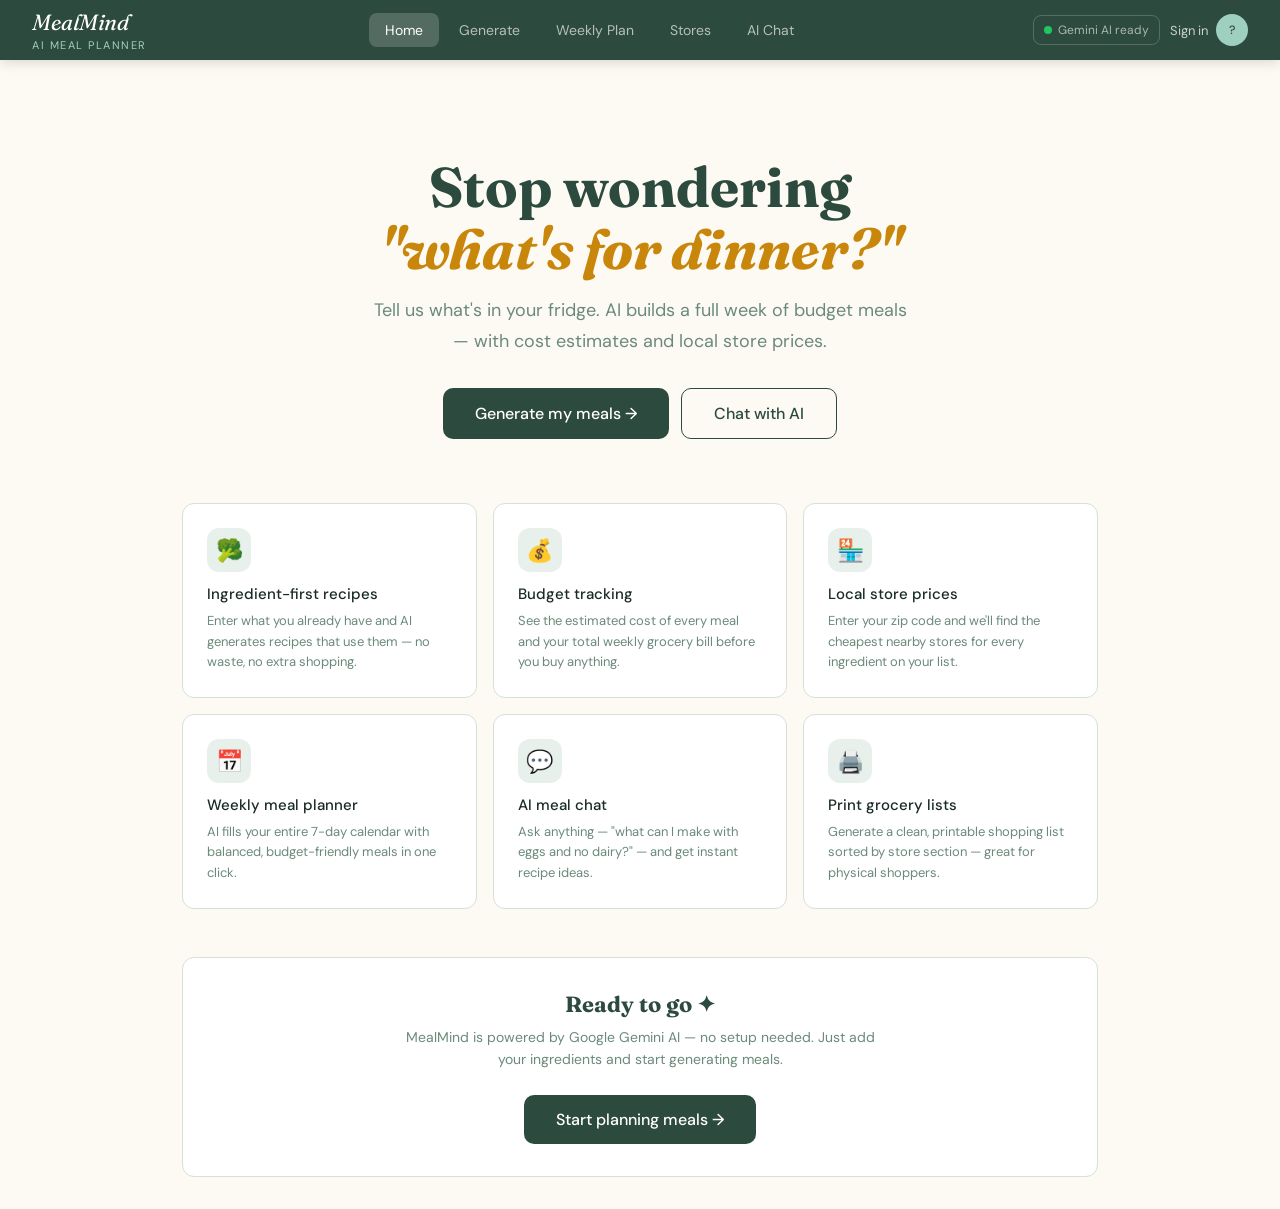
==== index.html @ 181987c5 "fixed up the index and added ai ai can now generate things I think" ====
<!DOCTYPE html>
<html lang="en">
<head>
<meta charset="UTF-8">
<meta name="viewport" content="width=device-width, initial-scale=1.0">
<title>MealMind — AI Meal Planner</title>
<link rel="preconnect" href="https://fonts.googleapis.com">
<link rel="preconnect" href="https://fonts.gstatic.com" crossorigin>
<link href="https://fonts.googleapis.com/css2?family=Fraunces:ital,wght@0,400;0,500;1,400;1,500&family=DM+Sans:wght@400;500&display=swap" rel="stylesheet">
<style>
*{box-sizing:border-box;margin:0;padding:0}
:root{
  --cream:#FDFAF4;--sage:#2D4A3E;--sage-light:#4A7A6A;--sage-pale:#E8F0EC;
  --amber:#C8860A;--amber-light:#FFF3D6;--white:#FFFFFF;
  --text:#1A2B24;--muted:#6B8A7A;--border:#D4E0D8;--red:#c0392b;
  --radius:12px;--font-head:'Fraunces',serif;--font-body:'DM Sans',sans-serif;
}
html{scroll-behavior:smooth}
body{font-family:var(--font-body);background:var(--cream);color:var(--text);min-height:100vh}

/* NAV */
nav{background:var(--sage);padding:0 2rem;display:flex;align-items:center;justify-content:space-between;height:60px;position:sticky;top:0;z-index:100;box-shadow:0 2px 12px rgba(0,0,0,0.15)}
.logo{font-family:var(--font-head);font-size:22px;color:#fff;font-style:italic;letter-spacing:-0.5px;text-decoration:none;display:flex;flex-direction:column;gap:2px}
.logo-sub{font-style:normal;color:#9FCFBF;font-size:11px;font-family:var(--font-body);letter-spacing:1.5px;text-transform:uppercase}
.nav-tabs{display:flex;gap:4px}
.nav-tab{background:none;border:none;color:rgba(255,255,255,0.65);font-family:var(--font-body);font-size:14px;padding:8px 16px;border-radius:8px;cursor:pointer;transition:all 0.2s}
.nav-tab:hover{color:#fff;background:rgba(255,255,255,0.1)}
.nav-tab.active{color:#fff;background:rgba(255,255,255,0.18)}
.nav-right{display:flex;align-items:center;gap:10px}
.api-indicator{display:flex;align-items:center;gap:6px;font-size:12px;color:rgba(255,255,255,0.6);cursor:pointer;padding:6px 10px;border-radius:8px;border:1px solid rgba(255,255,255,0.2);transition:all 0.2s}
.api-indicator:hover{background:rgba(255,255,255,0.1);color:#fff}
.api-dot{width:8px;height:8px;border-radius:50%;background:#ef4444;flex-shrink:0;transition:background 0.3s}
.api-dot.connected{background:#22c55e}
.nav-user{display:flex;align-items:center;gap:8px;color:rgba(255,255,255,0.75);font-size:13px;cursor:pointer}
.avatar{width:32px;height:32px;border-radius:50%;background:#9FCFBF;display:flex;align-items:center;justify-content:center;font-weight:500;font-size:12px;color:var(--sage)}

/* PAGES */
.page{display:none;padding:2rem;max-width:980px;margin:0 auto;animation:fadeIn 0.3s ease}
.page.active{display:block}
@keyframes fadeIn{from{opacity:0;transform:translateY(8px)}to{opacity:1;transform:translateY(0)}}

/* HOME */
.hero{text-align:center;padding:4rem 1rem 2.5rem}
.hero h1{font-family:var(--font-head);font-size:56px;color:var(--sage);line-height:1.1;margin-bottom:0.5rem}
.hero h1 em{color:var(--amber);font-style:italic}
.hero p{color:var(--muted);font-size:18px;max-width:540px;margin:1rem auto 2rem;line-height:1.7}
.feature-grid{display:grid;grid-template-columns:repeat(3,1fr);gap:1rem;margin-top:1.5rem}
.feat-card{background:var(--white);border:1px solid var(--border);border-radius:var(--radius);padding:1.5rem;text-align:left;transition:transform 0.2s,box-shadow 0.2s}
.feat-card:hover{transform:translateY(-2px);box-shadow:0 8px 24px rgba(45,74,62,0.1)}
.feat-icon{width:44px;height:44px;border-radius:12px;background:var(--sage-pale);display:flex;align-items:center;justify-content:center;margin-bottom:0.75rem;font-size:22px}
.feat-card h3{font-size:15px;font-weight:500;color:var(--text);margin-bottom:0.4rem}
.feat-card p{font-size:13px;color:var(--muted);line-height:1.6}
.cta-row{display:flex;gap:12px;justify-content:center;flex-wrap:wrap}
.cta-btn{background:var(--sage);color:#fff;border:none;padding:14px 32px;border-radius:10px;font-family:var(--font-body);font-size:16px;font-weight:500;cursor:pointer;transition:all 0.2s}
.cta-btn:hover{background:var(--sage-light);transform:translateY(-1px)}
.cta-btn.outline{background:none;color:var(--sage);border:1.5px solid var(--sage)}
.cta-btn.outline:hover{background:var(--sage-pale)}

/* CARDS & LAYOUT */
.card{background:var(--white);border:1px solid var(--border);border-radius:var(--radius);padding:1.5rem}
.card-title{font-size:12px;font-weight:500;color:var(--muted);text-transform:uppercase;letter-spacing:1px;margin-bottom:1rem}
.two-col{display:grid;grid-template-columns:1fr 1fr;gap:1.5rem}
.page-title{font-family:var(--font-head);font-size:36px;color:var(--sage);margin-bottom:0.25rem}
.page-sub{color:var(--muted);font-size:15px;margin-bottom:2rem;line-height:1.6}

/* INGREDIENTS */
.tag-input-wrap{display:flex;gap:8px;margin-bottom:0.75rem}
.tag-input-wrap input{flex:1;padding:10px 14px;border:1px solid var(--border);border-radius:8px;font-family:var(--font-body);font-size:14px;background:var(--cream);color:var(--text);outline:none;transition:border-color 0.2s}
.tag-input-wrap input:focus{border-color:var(--sage-light)}
.add-btn{background:var(--sage);color:#fff;border:none;padding:10px 16px;border-radius:8px;font-size:14px;cursor:pointer;font-family:var(--font-body);transition:background 0.2s}
.add-btn:hover{background:var(--sage-light)}
.tags{display:flex;flex-wrap:wrap;gap:6px;min-height:36px}
.tag{background:var(--sage-pale);color:var(--sage);padding:5px 10px;border-radius:20px;font-size:13px;display:flex;align-items:center;gap:5px}
.tag button{background:none;border:none;color:var(--sage-light);cursor:pointer;font-size:16px;line-height:1;padding:0;transition:color 0.2s}
.tag button:hover{color:var(--red)}
.quick-tag{background:none;border:1px solid var(--border);color:var(--muted);padding:4px 10px;border-radius:20px;font-size:12px;cursor:pointer;font-family:var(--font-body);transition:all 0.2s}
.quick-tag:hover{border-color:var(--sage);color:var(--sage);background:var(--sage-pale)}

/* PREFERENCES */
.pref-row{display:flex;align-items:center;justify-content:space-between;padding:10px 0;border-bottom:1px solid var(--border)}
.pref-row:last-child{border-bottom:none}
.pref-label{font-size:14px;color:var(--text)}
select,input[type=text],input[type=number],input[type=password],input[type=email]{padding:8px 12px;border:1px solid var(--border);border-radius:8px;font-family:var(--font-body);font-size:13px;background:var(--cream);color:var(--text);outline:none;transition:border-color 0.2s}
select:focus,input:focus{border-color:var(--sage-light)}

.gen-btn{width:100%;background:var(--sage);color:#fff;border:none;padding:15px;border-radius:10px;font-family:var(--font-head);font-size:20px;font-style:italic;cursor:pointer;margin-top:1.5rem;transition:all 0.2s;letter-spacing:-0.3px}
.gen-btn:hover:not(:disabled){background:var(--sage-light);transform:translateY(-1px)}
.gen-btn:disabled{opacity:0.55;cursor:not-allowed}

/* LOADING */
.loading{text-align:center;padding:3rem;color:var(--muted)}
.spinner{width:36px;height:36px;border:3px solid var(--border);border-top-color:var(--sage);border-radius:50%;animation:spin 0.8s linear infinite;margin:0 auto 1rem}
@keyframes spin{to{transform:rotate(360deg)}}

/* RECIPE CARDS */
.recipe-card{background:var(--white);border:1px solid var(--border);border-radius:var(--radius);padding:1.75rem;margin-bottom:1.25rem;animation:fadeIn 0.4s ease}
.recipe-header{display:flex;align-items:flex-start;justify-content:space-between;margin-bottom:1.25rem;gap:1rem}
.recipe-name{font-family:var(--font-head);font-size:26px;color:var(--sage);line-height:1.2}
.recipe-meta{display:flex;gap:1rem;font-size:13px;color:var(--muted);margin-top:6px;flex-wrap:wrap}
.badge{background:var(--amber-light);color:var(--amber);padding:4px 10px;border-radius:20px;font-size:12px;font-weight:500}
.cost-big{font-family:var(--font-head);font-size:30px;color:var(--text);text-align:right;white-space:nowrap}
.cost-big small{font-size:12px;font-family:var(--font-body);color:var(--muted);display:block;text-align:right}
.two-col-recipe{display:grid;grid-template-columns:1fr 1fr;gap:1.5rem;margin-top:1rem}
.section-label{font-size:11px;font-weight:500;color:var(--muted);text-transform:uppercase;letter-spacing:1px;margin-bottom:0.6rem}
.ingredient-list{list-style:none}
.ingredient-list li{font-size:14px;color:var(--text);padding:6px 0;border-bottom:1px solid var(--border);display:flex;justify-content:space-between;align-items:center;gap:8px}
.ingredient-list li:last-child{border-bottom:none}
.ing-right{text-align:right}
.store-price{color:var(--amber);font-size:12px;font-weight:500}
.store-name{color:var(--muted);font-size:11px}
.steps-list{padding-left:1.2rem}
.steps-list li{font-size:14px;color:var(--text);line-height:1.7;margin-bottom:0.5rem}
.recipe-actions{display:flex;gap:8px;margin-top:1.25rem;padding-top:1.25rem;border-top:1px solid var(--border);flex-wrap:wrap}
.action-btn{border:1px solid var(--border);background:none;padding:9px 16px;border-radius:8px;font-size:13px;font-family:var(--font-body);cursor:pointer;color:var(--text);transition:all 0.2s}
.action-btn:hover{background:var(--sage-pale);border-color:var(--sage-light)}
.action-btn.primary{background:var(--sage);color:#fff;border-color:var(--sage)}
.action-btn.primary:hover{background:var(--sage-light)}

/* WEEK PLANNER */
.plan-summary{display:grid;grid-template-columns:repeat(4,1fr);gap:1rem;margin-bottom:1.5rem}
.sum-card{background:var(--white);border:1px solid var(--border);border-radius:var(--radius);padding:1.25rem;text-align:center}
.sum-num{font-family:var(--font-head);font-size:30px;color:var(--sage);display:block}
.sum-label{font-size:12px;color:var(--muted);margin-top:4px}
.week-grid{display:grid;grid-template-columns:repeat(7,1fr);gap:8px;margin-bottom:1.5rem}
.day-col{background:var(--white);border:1px solid var(--border);border-radius:var(--radius);overflow:hidden;min-height:220px}
.day-head{background:var(--sage);color:#fff;font-size:11px;font-weight:500;text-align:center;padding:10px 4px;text-transform:uppercase;letter-spacing:0.8px}
.day-head.today{background:var(--amber)}
.meal-slot{padding:8px;border-bottom:1px solid var(--border);min-height:58px;cursor:pointer;transition:background 0.2s}
.meal-slot:hover{background:var(--sage-pale)}
.meal-slot:last-of-type{border-bottom:none}
.meal-type{font-size:9px;color:var(--muted);text-transform:uppercase;letter-spacing:0.5px;margin-bottom:3px}
.meal-name-cell{font-size:11px;color:var(--text);line-height:1.4}
.meal-cost-cell{font-size:10px;color:var(--amber);margin-top:2px}
.empty-slot{color:var(--border);font-size:11px}
.add-meal-btn{width:100%;background:none;border:none;padding:8px;font-size:20px;color:var(--border);cursor:pointer;transition:color 0.2s}
.add-meal-btn:hover{color:var(--sage)}
.plan-actions{display:flex;gap:8px;flex-wrap:wrap}

/* STORES */
.zip-row{display:flex;gap:10px;align-items:center;margin-bottom:1.5rem;flex-wrap:wrap}
.zip-btn{background:var(--sage);color:#fff;border:none;padding:10px 20px;border-radius:8px;font-family:var(--font-body);font-size:14px;cursor:pointer;transition:background 0.2s}
.zip-btn:hover{background:var(--sage-light)}
.stores-grid{display:grid;grid-template-columns:repeat(2,1fr);gap:1rem}
.store-card{background:var(--white);border:1px solid var(--border);border-radius:var(--radius);padding:1.25rem;display:flex;gap:1rem;align-items:flex-start;transition:transform 0.2s}
.store-card:hover{transform:translateY(-2px)}
.store-icon{width:48px;height:48px;border-radius:12px;background:var(--sage-pale);display:flex;align-items:center;justify-content:center;font-size:24px;flex-shrink:0}
.store-info h3{font-size:15px;font-weight:500;margin-bottom:4px}
.store-info p{font-size:13px;color:var(--muted);margin-bottom:8px}
.store-tags{display:flex;gap:5px;flex-wrap:wrap}
.store-tag{background:var(--sage-pale);color:var(--sage);font-size:11px;padding:3px 8px;border-radius:10px}
.cheapest-badge{background:var(--amber-light);color:var(--amber);font-size:11px;padding:3px 8px;border-radius:10px;font-weight:500}

/* AI CHAT */
.chat-wrap{background:var(--white);border:1px solid var(--border);border-radius:var(--radius);display:flex;flex-direction:column;height:480px}
.chat-messages{flex:1;overflow-y:auto;padding:1.25rem;display:flex;flex-direction:column;gap:1rem}
.msg{max-width:80%;line-height:1.6;font-size:14px;padding:10px 14px;border-radius:12px}
.msg.user{background:var(--sage);color:#fff;align-self:flex-end;border-radius:12px 12px 4px 12px}
.msg.assistant{background:var(--sage-pale);color:var(--text);align-self:flex-start;border-radius:12px 12px 12px 4px}
.msg.assistant strong{color:var(--sage)}
.chat-input-row{display:flex;gap:8px;padding:1rem;border-top:1px solid var(--border)}
.chat-input-row input{flex:1;padding:10px 14px;border:1px solid var(--border);border-radius:8px;font-family:var(--font-body);font-size:14px;background:var(--cream);color:var(--text);outline:none}
.chat-input-row input:focus{border-color:var(--sage-light)}
.chat-send{background:var(--sage);color:#fff;border:none;padding:10px 18px;border-radius:8px;font-family:var(--font-body);font-size:14px;cursor:pointer;transition:background 0.2s}
.chat-send:hover:not(:disabled){background:var(--sage-light)}
.chat-send:disabled{opacity:0.5;cursor:not-allowed}
.chat-suggestions{display:flex;gap:8px;flex-wrap:wrap;margin-bottom:1.5rem}
.suggestion-btn{background:var(--white);border:1px solid var(--border);padding:8px 14px;border-radius:20px;font-size:13px;font-family:var(--font-body);cursor:pointer;color:var(--sage);transition:all 0.2s}
.suggestion-btn:hover{background:var(--sage-pale);border-color:var(--sage)}

/* API KEY MODAL */
.modal-bg{display:none;position:fixed;inset:0;background:rgba(0,0,0,0.5);z-index:200;align-items:center;justify-content:center;padding:1rem}
.modal-bg.open{display:flex}
.modal{background:var(--white);border-radius:16px;padding:2rem;width:440px;max-width:100%;position:relative}
.modal h2{font-family:var(--font-head);font-size:26px;color:var(--sage);margin-bottom:0.25rem}
.modal p{font-size:14px;color:var(--muted);margin-bottom:1.5rem;line-height:1.6}
.form-row{margin-bottom:1rem}
.form-row label{display:block;font-size:13px;font-weight:500;color:var(--muted);margin-bottom:5px}
.form-row input{width:100%;padding:11px 14px;border:1px solid var(--border);border-radius:8px;font-family:var(--font-body);font-size:14px;background:var(--cream);color:var(--text);outline:none}
.form-row input:focus{border-color:var(--sage-light)}
.modal-btn{width:100%;background:var(--sage);color:#fff;border:none;padding:13px;border-radius:8px;font-family:var(--font-body);font-size:15px;font-weight:500;cursor:pointer;transition:background 0.2s;margin-top:0.5rem}
.modal-btn:hover{background:var(--sage-light)}
.modal-close{position:absolute;top:1rem;right:1rem;background:none;border:none;font-size:24px;color:var(--muted);cursor:pointer;line-height:1;padding:4px}
.api-note{background:var(--amber-light);border:1px solid #f0c97a;border-radius:8px;padding:10px 14px;font-size:12px;color:#7a5200;margin-top:1rem;line-height:1.5}
.api-note a{color:var(--amber);text-decoration:underline}
.error-msg{background:#fee2e2;border:1px solid #fca5a5;border-radius:8px;padding:10px 14px;font-size:13px;color:var(--red);margin-top:1rem;display:none}

/* LOGIN MODAL */
.login-modal{background:var(--white);border-radius:16px;padding:2rem;width:380px;max-width:100%;position:relative}

/* PRINT */
@media print{
  nav,.plan-actions,.chat-suggestions,.recipe-actions,.gen-btn,.cta-btn{display:none!important}
  .page{display:block!important;padding:0}
  .page:not(.active){display:none!important}
  body{background:#fff}
}

/* RESPONSIVE */
@media(max-width:700px){
  nav{padding:0 1rem}
  .nav-tabs{display:none}
  .feature-grid{grid-template-columns:1fr 1fr}
  .two-col,.two-col-recipe{grid-template-columns:1fr}
  .week-grid{grid-template-columns:repeat(4,1fr)}
  .plan-summary{grid-template-columns:repeat(2,1fr)}
  .stores-grid{grid-template-columns:1fr}
  .hero h1{font-size:36px}
  .page{padding:1rem}
}
@media(max-width:480px){
  .feature-grid{grid-template-columns:1fr}
  .week-grid{grid-template-columns:repeat(2,1fr)}
}
</style>
</head>
<body>

<!-- NAV -->
<nav>
  <a href="#" class="logo" onclick="showPage('home');return false">MealMind <span class="logo-sub">AI Meal Planner</span></a>
  <div class="nav-tabs">
    <button class="nav-tab active" onclick="showPage('home')">Home</button>
    <button class="nav-tab" onclick="showPage('generate')">Generate</button>
    <button class="nav-tab" onclick="showPage('planner')">Weekly Plan</button>
    <button class="nav-tab" onclick="showPage('stores')">Stores</button>
    <button class="nav-tab" onclick="showPage('chat')">AI Chat</button>
  </div>
  <div class="nav-right">
    <div class="api-indicator" title="Gemini AI is connected">
      <div class="api-dot" id="api-dot"></div>
      <span id="api-status-text">No API key</span>
    </div>
    <div class="nav-user" onclick="openLoginModal()">
      <span id="user-label">Sign in</span>
      <div class="avatar" id="avatar-circle">?</div>
    </div>
  </div>
</nav>

<!-- HOME PAGE -->
<div class="page active" id="page-home">
  <div class="hero">
    <h1>Stop wondering<br><em>"what's for dinner?"</em></h1>
    <p>Tell us what's in your fridge. AI builds a full week of budget meals — with cost estimates and local store prices.</p>
    <div class="cta-row">
      <button class="cta-btn" onclick="showPage('generate')">Generate my meals →</button>
      <button class="cta-btn outline" onclick="showPage('chat')">Chat with AI</button>
    </div>
  </div>
  <div class="feature-grid">
    <div class="feat-card">
      <div class="feat-icon">🥦</div>
      <h3>Ingredient-first recipes</h3>
      <p>Enter what you already have and AI generates recipes that use them — no waste, no extra shopping.</p>
    </div>
    <div class="feat-card">
      <div class="feat-icon">💰</div>
      <h3>Budget tracking</h3>
      <p>See the estimated cost of every meal and your total weekly grocery bill before you buy anything.</p>
    </div>
    <div class="feat-card">
      <div class="feat-icon">🏪</div>
      <h3>Local store prices</h3>
      <p>Enter your zip code and we'll find the cheapest nearby stores for every ingredient on your list.</p>
    </div>
    <div class="feat-card">
      <div class="feat-icon">📅</div>
      <h3>Weekly meal planner</h3>
      <p>AI fills your entire 7-day calendar with balanced, budget-friendly meals in one click.</p>
    </div>
    <div class="feat-card">
      <div class="feat-icon">💬</div>
      <h3>AI meal chat</h3>
      <p>Ask anything — "what can I make with eggs and no dairy?" — and get instant recipe ideas.</p>
    </div>
    <div class="feat-card">
      <div class="feat-icon">🖨️</div>
      <h3>Print grocery lists</h3>
      <p>Generate a clean, printable shopping list sorted by store section — great for physical shoppers.</p>
    </div>
  </div>
  <div style="text-align:center;margin-top:3rem;padding:2rem;background:var(--white);border-radius:var(--radius);border:1px solid var(--border)">
    <h2 style="font-family:var(--font-head);font-size:22px;color:var(--sage);margin-bottom:0.5rem">Ready to go ✦</h2>
    <p style="color:var(--muted);font-size:14px;max-width:480px;margin:0 auto 1.5rem;line-height:1.6">MealMind is powered by Google Gemini AI — no setup needed. Just add your ingredients and start generating meals.</p>
    <button class="cta-btn" onclick="showPage('generate')">Start planning meals →</button>
  </div>
</div>

<!-- GENERATE PAGE -->
<div class="page" id="page-generate">
  <h1 class="page-title">Generate a recipe</h1>
  <p class="page-sub">Add ingredients you have on hand, set your preferences, and let AI cook up ideas.</p>
  <div class="two-col">
    <div class="card">
      <div class="card-title">Ingredients I have</div>
      <div class="tag-input-wrap">
        <input type="text" id="ing-input" placeholder="e.g. chicken, rice, broccoli..." onkeydown="if(event.key==='Enter')addIngredient()">
        <button class="add-btn" onclick="addIngredient()">Add</button>
      </div>
      <div class="tags" id="ing-tags"></div>
      <div style="margin-top:1rem;padding-top:1rem;border-top:1px solid var(--border)">
        <div style="font-size:11px;color:var(--muted);margin-bottom:8px;text-transform:uppercase;letter-spacing:0.8px">Quick add</div>
        <div style="display:flex;flex-wrap:wrap;gap:6px" id="quick-tags"></div>
      </div>
    </div>
    <div class="card">
      <div class="card-title">Preferences</div>
      <div class="pref-row"><span class="pref-label">Meal type</span><select id="meal-type"><option>Any</option><option>Breakfast</option><option>Lunch</option><option>Dinner</option><option>Snack</option></select></div>
      <div class="pref-row"><span class="pref-label">Dietary restriction</span><select id="diet"><option>None</option><option>Vegetarian</option><option>Vegan</option><option>Gluten-free</option><option>Dairy-free</option><option>Keto</option></select></div>
      <div class="pref-row"><span class="pref-label">Cook time</span><select id="cook-time"><option>Any</option><option>Under 15 min</option><option>Under 30 min</option><option>Under 1 hour</option></select></div>
      <div class="pref-row"><span class="pref-label">Budget per meal</span><select id="budget"><option>Any</option><option>Under $3</option><option>Under $5</option><option>Under $8</option><option>Under $12</option></select></div>
      <div class="pref-row"><span class="pref-label">Servings</span><input type="number" id="servings" value="2" min="1" max="8" style="width:60px"></div>
      <div class="pref-row"><span class="pref-label">Zip code</span><input type="text" id="gen-zip" placeholder="e.g. 83440" style="width:110px" maxlength="5"></div>
    </div>
  </div>
  <button class="gen-btn" id="gen-btn" onclick="generateRecipe()">✦ Generate recipe ideas</button>
  <div id="results-area" style="margin-top:1.5rem"></div>
</div>

<!-- PLANNER PAGE -->
<div class="page" id="page-planner">
  <h1 class="page-title">Weekly meal plan</h1>
  <p class="page-sub">Your planned meals for the week. Click a slot to edit, or let AI fill the whole week.</p>
  <div class="plan-summary">
    <div class="sum-card"><span class="sum-num" id="total-cost">$0</span><div class="sum-label">Est. weekly cost</div></div>
    <div class="sum-card"><span class="sum-num" id="total-meals">0</span><div class="sum-label">Meals planned</div></div>
    <div class="sum-card"><span class="sum-num" id="avg-cost">$0</span><div class="sum-label">Avg. per meal</div></div>
    <div class="sum-card"><span class="sum-num" id="savings">$0</span><div class="sum-label">Est. savings vs eating out</div></div>
  </div>
  <div class="week-grid" id="week-grid"></div>
  <div class="plan-actions">
    <button class="action-btn primary" id="fill-week-btn" onclick="generateWeekPlan()">✦ AI fill my week</button>
    <button class="action-btn" onclick="printGroceryList()">🖨 Print grocery list</button>
    <button class="action-btn" onclick="clearPlan()">✕ Clear plan</button>
  </div>
  <div id="grocery-print-area" style="display:none"></div>
</div>

<!-- STORES PAGE -->
<div class="page" id="page-stores">
  <h1 class="page-title">Find nearby stores</h1>
  <p class="page-sub">Enter your zip code to find the cheapest grocery stores in your area with AI-estimated prices.</p>
  <div class="zip-row">
    <input type="text" id="zip-input" placeholder="Enter zip code" maxlength="5" style="width:160px;font-size:15px;letter-spacing:1px">
    <button class="zip-btn" onclick="findStores()">Search stores</button>
  </div>
  <div id="stores-result"></div>
</div>

<!-- AI CHAT PAGE -->
<div class="page" id="page-chat">
  <h1 class="page-title">AI meal assistant</h1>
  <p class="page-sub">Ask anything about recipes, nutrition, meal planning, or ingredient substitutions.</p>
  <div class="chat-suggestions">
    <button class="suggestion-btn" onclick="sendSuggestion('What can I make with eggs, cheese, and spinach?')">🥚 Eggs, cheese & spinach ideas</button>
    <button class="suggestion-btn" onclick="sendSuggestion('Give me a 3-day meal plan under $20 total')">💵 3-day plan under $20</button>
    <button class="suggestion-btn" onclick="sendSuggestion('What are the healthiest cheap foods for college students?')">🥗 Healthiest cheap foods</button>
    <button class="suggestion-btn" onclick="sendSuggestion('How do I meal prep for a whole week in under 2 hours?')">⏱ Quick meal prep tips</button>
  </div>
  <div class="chat-wrap">
    <div class="chat-messages" id="chat-messages">
      <div class="msg assistant">Hi! I'm your AI meal assistant. Ask me anything — recipes from your ingredients, budget tips, nutrition info, or how to make the most of whatever's in your fridge. 🍳</div>
    </div>
    <div class="chat-input-row">
      <input type="text" id="chat-input" placeholder="Ask me anything about meals, recipes, or nutrition..." onkeydown="if(event.key==='Enter')sendChat()">
      <button class="chat-send" id="chat-send" onclick="sendChat()">Send</button>
    </div>
  </div>
</div>

<!-- API modal removed: Gemini key is hardcoded -->

<!-- LOGIN MODAL -->
<div class="modal-bg" id="login-modal" onclick="if(event.target===this)closeLoginModal()">
  <div class="login-modal modal">
    <button class="modal-close" onclick="closeLoginModal()">×</button>
    <h2>Welcome back</h2>
    <p>Sign in to save your meal plans across sessions. (Demo mode — data is saved locally.)</p>
    <div class="form-row"><label>Name</label><input type="text" id="login-name" placeholder="Your name"></div>
    <div class="form-row"><label>Email</label><input type="email" id="login-email" placeholder="you@school.edu"></div>
    <button class="modal-btn" onclick="doLogin()">Sign in / Sign up</button>
  </div>
</div>

<!-- EDIT MEAL MODAL -->
<div class="modal-bg" id="edit-modal" onclick="if(event.target===this)closeEditModal()">
  <div class="modal" style="width:360px">
    <button class="modal-close" onclick="closeEditModal()">×</button>
    <h2 style="font-size:20px" id="edit-modal-title">Edit meal</h2>
    <p style="margin-bottom:1rem" id="edit-modal-sub"></p>
    <div class="form-row"><label>Meal name</label><input type="text" id="edit-meal-name" placeholder="e.g. Chicken stir fry"></div>
    <div class="form-row"><label>Est. cost ($)</label><input type="number" id="edit-meal-cost" placeholder="4.50" step="0.01" min="0"></div>
    <button class="modal-btn" onclick="saveEditMeal()">Save meal</button>
    <button style="width:100%;background:none;border:1px solid var(--border);padding:10px;border-radius:8px;font-family:var(--font-body);font-size:14px;cursor:pointer;color:var(--muted);margin-top:8px" onclick="clearMealSlot()">Remove meal</button>
  </div>
</div>

<script>
// ─── STATE ───────────────────────────────────────────────────────────────────
let ingredients = [];
let mealPlan = {};
let chatHistory = [];
let loggedIn = false;
let editTarget = null;

const DAYS = ['Mon','Tue','Wed','Thu','Fri','Sat','Sun'];
const SLOTS = ['Breakfast','Lunch','Dinner'];
const QUICK = ['eggs','pasta','rice','chicken','onion','garlic','tomatoes','cheese','milk','bread','potatoes','carrots','beans','spinach','ground beef'];

// ─── GEMINI API ──────────────────────────────────────────────────────────────
const GEMINI_KEY = 'AIzaSyBpPR5CL3koY_O3axoUEByrThffuOtN08Q';
const GEMINI_URL = `https://generativelanguage.googleapis.com/v1beta/models/gemini-1.5-flash:generateContent?key=${GEMINI_KEY}`;

function updateApiStatus(){
  document.getElementById('api-dot').classList.add('connected');
  document.getElementById('api-status-text').textContent='Gemini AI ready';
}

function requireApiKey(){ return true; }

// callClaude is kept as the name so no other code needs changing
async function callClaude(messages, system='', maxTokens=1500){
  // Convert Anthropic message format → Gemini format
  const contents = messages.map(m=>({
    role: m.role === 'assistant' ? 'model' : 'user',
    parts:[{text: m.content}]
  }));
  // Prepend system prompt as first user turn if present
  if(system){
    contents.unshift({role:'user',parts:[{text:system}]},{role:'model',parts:[{text:'Understood.'}]});
  }
  const res = await fetch(GEMINI_URL,{
    method:'POST',
    headers:{'Content-Type':'application/json'},
    body:JSON.stringify({
      contents,
      generationConfig:{maxOutputTokens:maxTokens,temperature:0.7}
    })
  });
  if(!res.ok){
    const err = await res.json().catch(()=>({error:{message:'Unknown error'}}));
    throw new Error(err.error?.message || 'Gemini API error '+res.status);
  }
  const data = await res.json();
  return data.candidates?.[0]?.content?.parts?.[0]?.text || '';
}

// ─── NAVIGATION ───────────────────────────────────────────────────────────────
function showPage(p){
  document.querySelectorAll('.page').forEach(el=>el.classList.remove('active'));
  document.querySelectorAll('.nav-tab').forEach(el=>el.classList.remove('active'));
  document.getElementById('page-'+p).classList.add('active');
  const map={home:0,generate:1,planner:2,stores:3,chat:4};
  const tabs = document.querySelectorAll('.nav-tab');
  if(map[p]!==undefined) tabs[map[p]].classList.add('active');
}

// ─── MODALS ──────────────────────────────────────────────────────────────────
function openApiModal(){
  const key=getApiKey();
  if(key) document.getElementById('api-key-input').value=key;
  document.getElementById('api-error').style.display='none';
  document.getElementById('api-modal').classList.add('open');
}
function closeApiModal(){ document.getElementById('api-modal').classList.remove('open'); }

function openLoginModal(){ document.getElementById('login-modal').classList.add('open'); }
function closeLoginModal(){ document.getElementById('login-modal').classList.remove('open'); }

function doLogin(){
  const name = document.getElementById('login-name').value.trim() || 'Student';
  loggedIn=true;
  document.getElementById('user-label').textContent=name;
  document.getElementById('avatar-circle').textContent=name[0].toUpperCase();
  closeLoginModal();
}

function openEditModal(day, slot){
  editTarget={day,slot};
  document.getElementById('edit-modal-title').textContent=`${slot} — ${day}`;
  document.getElementById('edit-modal-sub').textContent='';
  const existing = mealPlan[day]&&mealPlan[day][slot];
  document.getElementById('edit-meal-name').value = existing?existing.name:'';
  document.getElementById('edit-meal-cost').value = existing?existing.cost:'';
  document.getElementById('edit-modal').classList.add('open');
}
function closeEditModal(){ document.getElementById('edit-modal').classList.remove('open'); editTarget=null; }

function saveEditMeal(){
  if(!editTarget) return;
  const name = document.getElementById('edit-meal-name').value.trim();
  const cost = parseFloat(document.getElementById('edit-meal-cost').value)||0;
  if(!name){ alert('Please enter a meal name'); return; }
  const {day,slot} = editTarget;
  if(!mealPlan[day]) mealPlan[day]={};
  mealPlan[day][slot]={name,cost};
  savePlan();
  renderWeekGrid();
  updateSummary();
  closeEditModal();
}

function clearMealSlot(){
  if(!editTarget) return;
  const {day,slot}=editTarget;
  if(mealPlan[day]) delete mealPlan[day][slot];
  savePlan();
  renderWeekGrid();
  updateSummary();
  closeEditModal();
}

// ─── INGREDIENTS ─────────────────────────────────────────────────────────────
function initQuickTags(){
  const el = document.getElementById('quick-tags');
  QUICK.forEach(i=>{
    const b=document.createElement('button');
    b.className='quick-tag'; b.textContent=i;
    b.onclick=()=>{ if(!ingredients.includes(i)){ ingredients.push(i); renderTags(); } };
    el.appendChild(b);
  });
}

function addIngredient(){
  const inp=document.getElementById('ing-input');
  const val=inp.value.trim().toLowerCase();
  if(val && !ingredients.includes(val)){ ingredients.push(val); renderTags(); }
  inp.value='';inp.focus();
}

function removeIngredient(i){ ingredients.splice(i,1); renderTags(); }

function renderTags(){
  document.getElementById('ing-tags').innerHTML=ingredients.map((t,i)=>
    `<span class="tag">${t}<button onclick="removeIngredient(${i})" title="Remove">×</button></span>`
  ).join('');
}

// ─── GENERATE RECIPES ────────────────────────────────────────────────────────
async function generateRecipe(){
  if(!requireApiKey()) return;
  if(ingredients.length===0){ alert('Please add at least one ingredient!'); return; }
  const btn=document.getElementById('gen-btn');
  btn.disabled=true; btn.textContent='Generating...';
  document.getElementById('results-area').innerHTML='<div class="loading"><div class="spinner"></div><p>AI is crafting your recipes...</p></div>';

  const diet=document.getElementById('diet').value;
  const mtype=document.getElementById('meal-type').value;
  const time=document.getElementById('cook-time').value;
  const budget=document.getElementById('budget').value;
  const servings=document.getElementById('servings').value;
  const zip=document.getElementById('gen-zip').value||'83440';

  const prompt=`Generate 2 creative, budget-friendly recipes using these ingredients: ${ingredients.join(', ')}.
Preferences: meal type=${mtype}, dietary=${diet}, cook time=${time}, budget=${budget}, servings=${servings}, zip=${zip}.

Return ONLY a JSON array of 2 objects, no markdown fences:
[{
  "name": string,
  "cookTime": string,
  "servings": number,
  "costPerServing": number,
  "totalCost": number,
  "ingredients": [{"name":string,"amount":string,"estimatedPrice":number,"cheapestStore":string}],
  "steps": [string],
  "tags": [string],
  "mealType": string
}]
Keep costs realistic and low for US college students. Use realistic local store names (Walmart, Kroger, Aldi, Target, Costco) for cheapestStore.`;

  try{
    const text = await callClaude([{role:'user',content:prompt}]);
    const clean=text.replace(/```json|```/g,'').trim();
    const recipes=JSON.parse(clean);
    renderRecipes(recipes);
  }catch(e){
    document.getElementById('results-area').innerHTML=`<div class="card"><p style="color:var(--red)"><strong>Error:</strong> ${e.message}. Make sure your API key is valid and you have credits.</p></div>`;
  }
  btn.disabled=false; btn.textContent='✦ Generate recipe ideas';
}

function renderRecipes(recipes){
  window._lastRecipes=recipes;
  document.getElementById('results-area').innerHTML=recipes.map((r,ri)=>`
  <div class="recipe-card">
    <div class="recipe-header">
      <div>
        <div class="recipe-name">${escHtml(r.name)}</div>
        <div class="recipe-meta">
          <span>⏱ ${escHtml(r.cookTime)}</span>
          <span>👤 ${r.servings} servings</span>
          <span>${escHtml(r.mealType||'')}</span>
        </div>
        <div style="margin-top:8px;display:flex;gap:6px;flex-wrap:wrap">
          ${(r.tags||[]).map(t=>`<span class="badge">${escHtml(t)}</span>`).join('')}
        </div>
      </div>
      <div style="text-align:right;flex-shrink:0">
        <div class="cost-big">$${(+r.totalCost).toFixed(2)}<small>total · $${(+r.costPerServing).toFixed(2)}/serving</small></div>
        <button class="action-btn primary" style="margin-top:8px;font-size:12px" onclick="addToPlan('${escAttr(r.name)}','${(+r.totalCost).toFixed(2)}')">+ Add to plan</button>
      </div>
    </div>
    <div class="two-col-recipe">
      <div>
        <div class="section-label">Ingredients</div>
        <ul class="ingredient-list">
          ${(r.ingredients||[]).map(i=>`<li><span>${escHtml(i.amount)} ${escHtml(i.name)}</span><div class="ing-right"><span class="store-price">$${(+(i.estimatedPrice||0)).toFixed(2)}</span><div class="store-name">${escHtml(i.cheapestStore||'')}</div></div></li>`).join('')}
        </ul>
      </div>
      <div>
        <div class="section-label">Instructions</div>
        <ol class="steps-list">${(r.steps||[]).map(s=>`<li>${escHtml(s)}</li>`).join('')}</ol>
      </div>
    </div>
    <div class="recipe-actions">
      <button class="action-btn primary" onclick="addToPlan('${escAttr(r.name)}','${(+r.totalCost).toFixed(2)}')">📅 Add to plan</button>
      <button class="action-btn" onclick="printRecipe(${ri})">🖨 Print</button>
    </div>
  </div>`).join('');
}

function addToPlan(name, cost){
  const day=DAYS[Math.floor(Math.random()*7)];
  const slot=SLOTS[Math.floor(Math.random()*3)];
  if(!mealPlan[day]) mealPlan[day]={};
  mealPlan[day][slot]={name,cost:parseFloat(cost)||0};
  savePlan(); renderWeekGrid(); updateSummary();
  showPage('planner');
}

// ─── WEEK PLANNER ─────────────────────────────────────────────────────────────
function buildWeekGrid(){
  const today=new Date().getDay();
  const todayMap={1:'Mon',2:'Tue',3:'Wed',4:'Thu',5:'Fri',6:'Sat',0:'Sun'};
  document.getElementById('week-grid').innerHTML=DAYS.map(d=>`
  <div class="day-col">
    <div class="day-head${todayMap[today]===d?' today':''}">${d}</div>
    ${SLOTS.map(s=>`
    <div class="meal-slot" onclick="openEditModal('${d}','${s}')" id="slot-${d}-${s}">
      <div class="meal-type">${s}</div>
      <div class="meal-name-cell empty-slot" id="meal-${d}-${s}">+ add</div>
    </div>`).join('')}
  </div>`).join('');
}

function renderWeekGrid(){
  DAYS.forEach(d=>{
    SLOTS.forEach(s=>{
      const el=document.getElementById('meal-'+d+'-'+s);
      if(!el) return;
      const m=mealPlan[d]&&mealPlan[d][s];
      if(m){
        el.className='meal-name-cell';
        el.innerHTML=`${escHtml(m.name)}<div class="meal-cost-cell">$${(+m.cost).toFixed(2)}</div>`;
      } else {
        el.className='meal-name-cell empty-slot';
        el.innerHTML='+ add';
      }
    });
  });
}

function updateSummary(){
  let total=0,count=0;
  DAYS.forEach(d=>{ if(mealPlan[d]) SLOTS.forEach(s=>{ if(mealPlan[d][s]){ count++; total+=(+mealPlan[d][s].cost)||0; } }); });
  document.getElementById('total-cost').textContent='$'+total.toFixed(2);
  document.getElementById('total-meals').textContent=count;
  document.getElementById('avg-cost').textContent=count?'$'+(total/count).toFixed(2):'$0';
  document.getElementById('savings').textContent='$'+(Math.max(0,count*8.5-total)).toFixed(2);
}

function savePlan(){ try{ localStorage.setItem('mm_plan',JSON.stringify(mealPlan)); }catch(e){} }
function loadPlan(){ try{ const d=localStorage.getItem('mm_plan'); if(d) mealPlan=JSON.parse(d); }catch(e){} }

function clearPlan(){ if(confirm('Clear your entire week plan?')){ mealPlan={}; savePlan(); renderWeekGrid(); updateSummary(); } }

async function generateWeekPlan(){
  if(!requireApiKey()) return;
  const btn=document.getElementById('fill-week-btn');
  btn.disabled=true; btn.textContent='Generating...';
  try{
    const text=await callClaude([{role:'user',content:`Generate a budget college meal plan for 7 days with breakfast, lunch, and dinner for each day. Return ONLY valid JSON (no markdown):
{"Mon":{"Breakfast":{"name":"...","cost":2.50},"Lunch":{"name":"...","cost":3.00},"Dinner":{"name":"...","cost":4.50}},"Tue":{...},...}
All 7 days: Mon, Tue, Wed, Thu, Fri, Sat, Sun. Keep all costs realistic and low (under $5/meal). Use "cost" as a number, not a string.`}],
      '', 1200);
    const clean=text.replace(/```json|```/g,'').trim();
    const plan=JSON.parse(clean);
    mealPlan=plan;
    savePlan(); renderWeekGrid(); updateSummary();
  }catch(e){
    alert('Could not generate plan: '+e.message);
  }
  btn.disabled=false; btn.textContent='✦ AI fill my week';
}

function printGroceryList(){
  const items=[];
  DAYS.forEach(d=>{ if(mealPlan[d]) SLOTS.forEach(s=>{ if(mealPlan[d][s]) items.push(`${d} ${s}: ${mealPlan[d][s].name} (~$${(+mealPlan[d][s].cost).toFixed(2)})`); }); });
  if(!items.length){ alert('No meals planned yet!'); return; }
  const win=window.open('','_blank');
  win.document.write(`<html><head><title>MealMind Grocery List</title><style>body{font-family:sans-serif;max-width:600px;margin:2rem auto;line-height:1.7}h1{color:#2D4A3E;border-bottom:2px solid #2D4A3E;padding-bottom:0.5rem}li{margin-bottom:4px}@media print{button{display:none}}</style></head>
<body><h1>MealMind — Weekly Grocery List</h1><p>Generated ${new Date().toLocaleDateString()}</p><ul>${items.map(i=>`<li>${i}</li>`).join('')}</ul><button onclick="window.print()" style="margin-top:1rem;padding:10px 20px;background:#2D4A3E;color:#fff;border:none;border-radius:6px;cursor:pointer;font-size:14px">Print</button></body></html>`);
  win.document.close();
}

// ─── STORES ───────────────────────────────────────────────────────────────────
async function findStores(){
  if(!requireApiKey()) return;
  const zip=document.getElementById('zip-input').value.trim();
  if(!zip||zip.length<5){ alert('Enter a valid 5-digit zip code'); return; }
  const el=document.getElementById('stores-result');
  el.innerHTML='<div class="loading"><div class="spinner"></div><p>Finding stores near '+zip+'...</p></div>';
  try{
    const text=await callClaude([{role:'user',content:`For zip code ${zip}, list 4 real nearby grocery stores that college students use. Return ONLY JSON array:
[{"icon":"🛒","name":"Store name","distance":"X.X mi","address":"fake but plausible address","tags":["tag1","tag2"],"cheapest":true/false,"savings":"e.g. Up to 30% cheaper"}]
Mark one as cheapest:true. Tags like "Open 24hr", "Best produce", "Loyalty discounts", "Student deals", "Bulk savings". Use real store chains like Walmart, Aldi, Kroger, Target, Costco, Safeway, etc. appropriate for that region.`}],
      '', 600);
    const clean=text.replace(/```json|```/g,'').trim();
    const stores=JSON.parse(clean);
    el.innerHTML=`<div class="stores-grid">${stores.map(s=>`
    <div class="store-card">
      <div class="store-icon">${s.icon||'🏪'}</div>
      <div class="store-info">
        <h3>${escHtml(s.name)}</h3>
        <p>📍 ${escHtml(s.address||'')} · ${escHtml(s.distance||'')}</p>
        ${s.savings?`<p style="font-size:12px;color:var(--amber);margin-bottom:8px">💰 ${escHtml(s.savings)}</p>`:''}
        <div class="store-tags">
          ${s.cheapest?'<span class="cheapest-badge">💰 Cheapest near you</span>':''}
          ${(s.tags||[]).map(t=>`<span class="store-tag">${escHtml(t)}</span>`).join('')}
        </div>
      </div>
    </div>`).join('')}</div>
    <p style="font-size:12px;color:var(--muted);margin-top:1rem;line-height:1.5">Showing AI-estimated stores near ${zip}. Actual prices and locations may vary — always check store apps for current deals and hours.</p>`;
  }catch(e){
    el.innerHTML=`<div class="card"><p style="color:var(--red)">Error: ${e.message}</p></div>`;
  }
}

// ─── AI CHAT ─────────────────────────────────────────────────────────────────
function sendSuggestion(text){
  document.getElementById('chat-input').value=text;
  sendChat();
}

async function sendChat(){
  if(!requireApiKey()) return;
  const input=document.getElementById('chat-input');
  const msg=input.value.trim();
  if(!msg) return;
  input.value='';
  const btn=document.getElementById('chat-send');
  btn.disabled=true;

  appendChatMsg('user',msg);
  chatHistory.push({role:'user',content:msg});

  const thinking=document.createElement('div');
  thinking.className='msg assistant';
  thinking.textContent='Thinking...';
  thinking.style.opacity='0.5';
  document.getElementById('chat-messages').appendChild(thinking);
  scrollChat();

  try{
    const reply=await callClaude(
      chatHistory,
      'You are a helpful meal planning assistant for college students. You specialize in budget-friendly recipes, nutrition, meal prep, and grocery shopping tips. Be concise, friendly, and practical. Format with short paragraphs.',
      800
    );
    chatHistory.push({role:'assistant',content:reply});
    thinking.remove();
    appendChatMsg('assistant',reply);
  }catch(e){
    thinking.remove();
    appendChatMsg('assistant','Error: '+e.message+'. Check your API key.');
  }
  btn.disabled=false;
  scrollChat();
}

function appendChatMsg(role,text){
  const el=document.createElement('div');
  el.className='msg '+role;
  el.innerHTML=text.replace(/\*\*(.*?)\*\*/g,'<strong>$1</strong>').replace(/\n/g,'<br>');
  document.getElementById('chat-messages').appendChild(el);
  scrollChat();
}

function scrollChat(){
  const el=document.getElementById('chat-messages');
  el.scrollTop=el.scrollHeight;
}

// ─── PRINT RECIPE ─────────────────────────────────────────────────────────────
function printRecipe(idx){
  const r=(window._lastRecipes||[])[idx];
  if(!r) return;
  const win=window.open('','_blank');
  win.document.write(`<html><head><title>${r.name}</title><style>body{font-family:sans-serif;max-width:600px;margin:2rem auto;line-height:1.7}h1{color:#2D4A3E;margin-bottom:0.25rem}h2{color:#2D4A3E;margin-top:1.5rem}ul li,ol li{margin-bottom:4px}.meta{color:#6B8A7A;font-size:14px;margin-bottom:1rem}@media print{button{display:none}}</style></head><body>
<h1>${r.name}</h1><div class="meta">⏱ ${r.cookTime} &nbsp;·&nbsp; 👤 ${r.servings} servings &nbsp;·&nbsp; 💰 $${(+r.totalCost).toFixed(2)} total ($${(+r.costPerServing).toFixed(2)}/serving)</div>
<h2>Ingredients</h2><ul>${(r.ingredients||[]).map(i=>`<li>${i.amount} ${i.name} — ~$${(+(i.estimatedPrice||0)).toFixed(2)} (${i.cheapestStore})</li>`).join('')}</ul>
<h2>Instructions</h2><ol>${(r.steps||[]).map(s=>`<li>${s}</li>`).join('')}</ol>
<button onclick="window.print()" style="margin-top:1rem;padding:10px 20px;background:#2D4A3E;color:#fff;border:none;border-radius:6px;cursor:pointer">Print</button>
</body></html>`);
  win.document.close();
}

// ─── UTILS ───────────────────────────────────────────────────────────────────
function escHtml(s){ return String(s||'').replace(/&/g,'&amp;').replace(/</g,'&lt;').replace(/>/g,'&gt;').replace(/"/g,'&quot;'); }
function escAttr(s){ return String(s||'').replace(/'/g,"\\'"); }

// ─── INIT ─────────────────────────────────────────────────────────────────────
function init(){
  initQuickTags();
  loadPlan();
  buildWeekGrid();
  renderWeekGrid();
  updateSummary();
  updateApiStatus();
}

init();
</script>
</body>
</html>
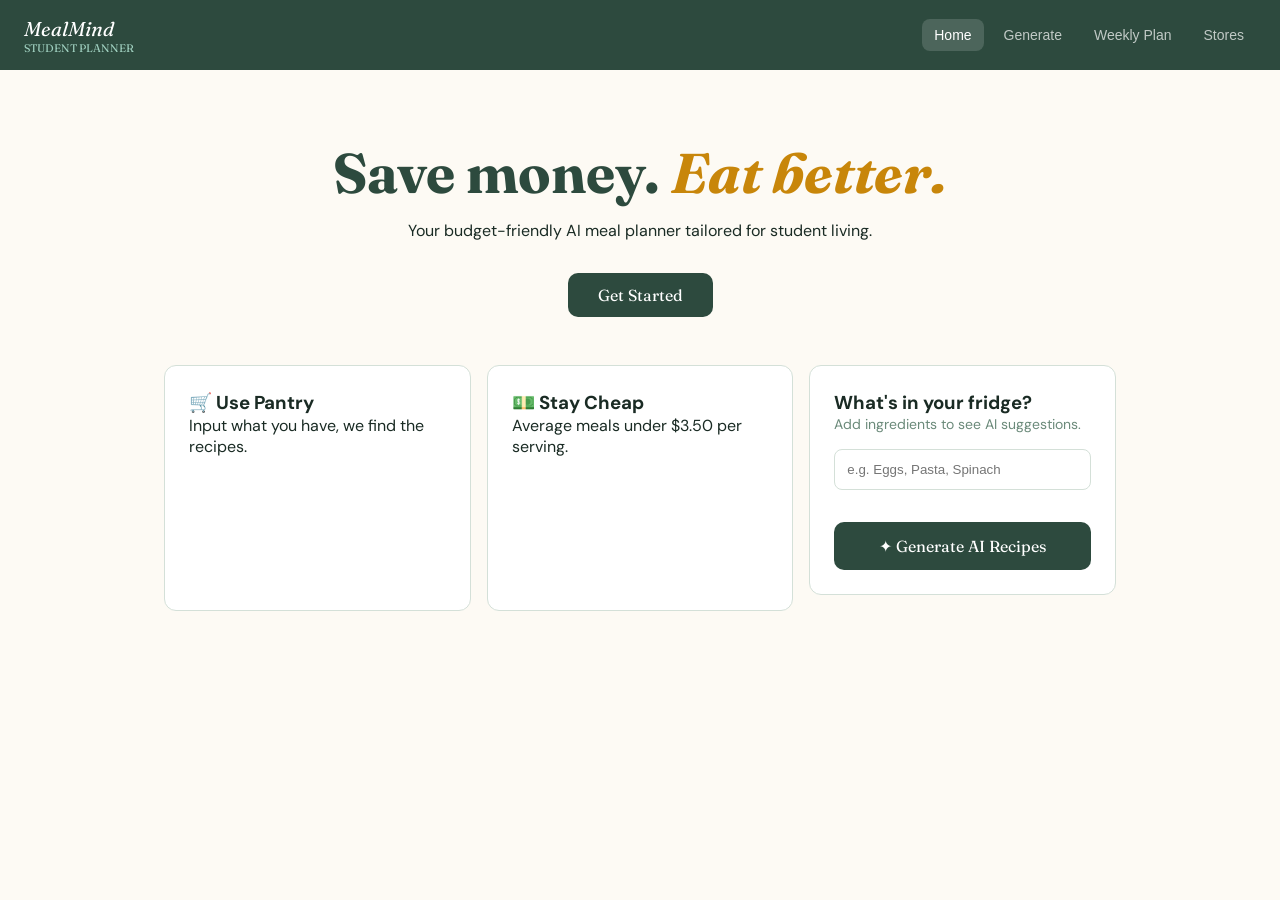
==== commit 273eb2a1: "index update, will it work?" ====
--- a/index.html
+++ b/index.html
@@ -1,825 +1,223 @@
 <!DOCTYPE html>
 <html lang="en">
 <head>
-<meta charset="UTF-8">
-<meta name="viewport" content="width=device-width, initial-scale=1.0">
-<title>MealMind — AI Meal Planner</title>
-<link rel="preconnect" href="https://fonts.googleapis.com">
-<link rel="preconnect" href="https://fonts.gstatic.com" crossorigin>
-<link href="https://fonts.googleapis.com/css2?family=Fraunces:ital,wght@0,400;0,500;1,400;1,500&family=DM+Sans:wght@400;500&display=swap" rel="stylesheet">
-<style>
-*{box-sizing:border-box;margin:0;padding:0}
-:root{
-  --cream:#FDFAF4;--sage:#2D4A3E;--sage-light:#4A7A6A;--sage-pale:#E8F0EC;
-  --amber:#C8860A;--amber-light:#FFF3D6;--white:#FFFFFF;
-  --text:#1A2B24;--muted:#6B8A7A;--border:#D4E0D8;--red:#c0392b;
-  --radius:12px;--font-head:'Fraunces',serif;--font-body:'DM Sans',sans-serif;
-}
-html{scroll-behavior:smooth}
-body{font-family:var(--font-body);background:var(--cream);color:var(--text);min-height:100vh}
-
-/* NAV */
-nav{background:var(--sage);padding:0 2rem;display:flex;align-items:center;justify-content:space-between;height:60px;position:sticky;top:0;z-index:100;box-shadow:0 2px 12px rgba(0,0,0,0.15)}
-.logo{font-family:var(--font-head);font-size:22px;color:#fff;font-style:italic;letter-spacing:-0.5px;text-decoration:none;display:flex;flex-direction:column;gap:2px}
-.logo-sub{font-style:normal;color:#9FCFBF;font-size:11px;font-family:var(--font-body);letter-spacing:1.5px;text-transform:uppercase}
-.nav-tabs{display:flex;gap:4px}
-.nav-tab{background:none;border:none;color:rgba(255,255,255,0.65);font-family:var(--font-body);font-size:14px;padding:8px 16px;border-radius:8px;cursor:pointer;transition:all 0.2s}
-.nav-tab:hover{color:#fff;background:rgba(255,255,255,0.1)}
-.nav-tab.active{color:#fff;background:rgba(255,255,255,0.18)}
-.nav-right{display:flex;align-items:center;gap:10px}
-.api-indicator{display:flex;align-items:center;gap:6px;font-size:12px;color:rgba(255,255,255,0.6);cursor:pointer;padding:6px 10px;border-radius:8px;border:1px solid rgba(255,255,255,0.2);transition:all 0.2s}
-.api-indicator:hover{background:rgba(255,255,255,0.1);color:#fff}
-.api-dot{width:8px;height:8px;border-radius:50%;background:#ef4444;flex-shrink:0;transition:background 0.3s}
-.api-dot.connected{background:#22c55e}
-.nav-user{display:flex;align-items:center;gap:8px;color:rgba(255,255,255,0.75);font-size:13px;cursor:pointer}
-.avatar{width:32px;height:32px;border-radius:50%;background:#9FCFBF;display:flex;align-items:center;justify-content:center;font-weight:500;font-size:12px;color:var(--sage)}
-
-/* PAGES */
-.page{display:none;padding:2rem;max-width:980px;margin:0 auto;animation:fadeIn 0.3s ease}
-.page.active{display:block}
-@keyframes fadeIn{from{opacity:0;transform:translateY(8px)}to{opacity:1;transform:translateY(0)}}
-
-/* HOME */
-.hero{text-align:center;padding:4rem 1rem 2.5rem}
-.hero h1{font-family:var(--font-head);font-size:56px;color:var(--sage);line-height:1.1;margin-bottom:0.5rem}
-.hero h1 em{color:var(--amber);font-style:italic}
-.hero p{color:var(--muted);font-size:18px;max-width:540px;margin:1rem auto 2rem;line-height:1.7}
-.feature-grid{display:grid;grid-template-columns:repeat(3,1fr);gap:1rem;margin-top:1.5rem}
-.feat-card{background:var(--white);border:1px solid var(--border);border-radius:var(--radius);padding:1.5rem;text-align:left;transition:transform 0.2s,box-shadow 0.2s}
-.feat-card:hover{transform:translateY(-2px);box-shadow:0 8px 24px rgba(45,74,62,0.1)}
-.feat-icon{width:44px;height:44px;border-radius:12px;background:var(--sage-pale);display:flex;align-items:center;justify-content:center;margin-bottom:0.75rem;font-size:22px}
-.feat-card h3{font-size:15px;font-weight:500;color:var(--text);margin-bottom:0.4rem}
-.feat-card p{font-size:13px;color:var(--muted);line-height:1.6}
-.cta-row{display:flex;gap:12px;justify-content:center;flex-wrap:wrap}
-.cta-btn{background:var(--sage);color:#fff;border:none;padding:14px 32px;border-radius:10px;font-family:var(--font-body);font-size:16px;font-weight:500;cursor:pointer;transition:all 0.2s}
-.cta-btn:hover{background:var(--sage-light);transform:translateY(-1px)}
-.cta-btn.outline{background:none;color:var(--sage);border:1.5px solid var(--sage)}
-.cta-btn.outline:hover{background:var(--sage-pale)}
-
-/* CARDS & LAYOUT */
-.card{background:var(--white);border:1px solid var(--border);border-radius:var(--radius);padding:1.5rem}
-.card-title{font-size:12px;font-weight:500;color:var(--muted);text-transform:uppercase;letter-spacing:1px;margin-bottom:1rem}
-.two-col{display:grid;grid-template-columns:1fr 1fr;gap:1.5rem}
-.page-title{font-family:var(--font-head);font-size:36px;color:var(--sage);margin-bottom:0.25rem}
-.page-sub{color:var(--muted);font-size:15px;margin-bottom:2rem;line-height:1.6}
-
-/* INGREDIENTS */
-.tag-input-wrap{display:flex;gap:8px;margin-bottom:0.75rem}
-.tag-input-wrap input{flex:1;padding:10px 14px;border:1px solid var(--border);border-radius:8px;font-family:var(--font-body);font-size:14px;background:var(--cream);color:var(--text);outline:none;transition:border-color 0.2s}
-.tag-input-wrap input:focus{border-color:var(--sage-light)}
-.add-btn{background:var(--sage);color:#fff;border:none;padding:10px 16px;border-radius:8px;font-size:14px;cursor:pointer;font-family:var(--font-body);transition:background 0.2s}
-.add-btn:hover{background:var(--sage-light)}
-.tags{display:flex;flex-wrap:wrap;gap:6px;min-height:36px}
-.tag{background:var(--sage-pale);color:var(--sage);padding:5px 10px;border-radius:20px;font-size:13px;display:flex;align-items:center;gap:5px}
-.tag button{background:none;border:none;color:var(--sage-light);cursor:pointer;font-size:16px;line-height:1;padding:0;transition:color 0.2s}
-.tag button:hover{color:var(--red)}
-.quick-tag{background:none;border:1px solid var(--border);color:var(--muted);padding:4px 10px;border-radius:20px;font-size:12px;cursor:pointer;font-family:var(--font-body);transition:all 0.2s}
-.quick-tag:hover{border-color:var(--sage);color:var(--sage);background:var(--sage-pale)}
-
-/* PREFERENCES */
-.pref-row{display:flex;align-items:center;justify-content:space-between;padding:10px 0;border-bottom:1px solid var(--border)}
-.pref-row:last-child{border-bottom:none}
-.pref-label{font-size:14px;color:var(--text)}
-select,input[type=text],input[type=number],input[type=password],input[type=email]{padding:8px 12px;border:1px solid var(--border);border-radius:8px;font-family:var(--font-body);font-size:13px;background:var(--cream);color:var(--text);outline:none;transition:border-color 0.2s}
-select:focus,input:focus{border-color:var(--sage-light)}
-
-.gen-btn{width:100%;background:var(--sage);color:#fff;border:none;padding:15px;border-radius:10px;font-family:var(--font-head);font-size:20px;font-style:italic;cursor:pointer;margin-top:1.5rem;transition:all 0.2s;letter-spacing:-0.3px}
-.gen-btn:hover:not(:disabled){background:var(--sage-light);transform:translateY(-1px)}
-.gen-btn:disabled{opacity:0.55;cursor:not-allowed}
-
-/* LOADING */
-.loading{text-align:center;padding:3rem;color:var(--muted)}
-.spinner{width:36px;height:36px;border:3px solid var(--border);border-top-color:var(--sage);border-radius:50%;animation:spin 0.8s linear infinite;margin:0 auto 1rem}
-@keyframes spin{to{transform:rotate(360deg)}}
-
-/* RECIPE CARDS */
-.recipe-card{background:var(--white);border:1px solid var(--border);border-radius:var(--radius);padding:1.75rem;margin-bottom:1.25rem;animation:fadeIn 0.4s ease}
-.recipe-header{display:flex;align-items:flex-start;justify-content:space-between;margin-bottom:1.25rem;gap:1rem}
-.recipe-name{font-family:var(--font-head);font-size:26px;color:var(--sage);line-height:1.2}
-.recipe-meta{display:flex;gap:1rem;font-size:13px;color:var(--muted);margin-top:6px;flex-wrap:wrap}
-.badge{background:var(--amber-light);color:var(--amber);padding:4px 10px;border-radius:20px;font-size:12px;font-weight:500}
-.cost-big{font-family:var(--font-head);font-size:30px;color:var(--text);text-align:right;white-space:nowrap}
-.cost-big small{font-size:12px;font-family:var(--font-body);color:var(--muted);display:block;text-align:right}
-.two-col-recipe{display:grid;grid-template-columns:1fr 1fr;gap:1.5rem;margin-top:1rem}
-.section-label{font-size:11px;font-weight:500;color:var(--muted);text-transform:uppercase;letter-spacing:1px;margin-bottom:0.6rem}
-.ingredient-list{list-style:none}
-.ingredient-list li{font-size:14px;color:var(--text);padding:6px 0;border-bottom:1px solid var(--border);display:flex;justify-content:space-between;align-items:center;gap:8px}
-.ingredient-list li:last-child{border-bottom:none}
-.ing-right{text-align:right}
-.store-price{color:var(--amber);font-size:12px;font-weight:500}
-.store-name{color:var(--muted);font-size:11px}
-.steps-list{padding-left:1.2rem}
-.steps-list li{font-size:14px;color:var(--text);line-height:1.7;margin-bottom:0.5rem}
-.recipe-actions{display:flex;gap:8px;margin-top:1.25rem;padding-top:1.25rem;border-top:1px solid var(--border);flex-wrap:wrap}
-.action-btn{border:1px solid var(--border);background:none;padding:9px 16px;border-radius:8px;font-size:13px;font-family:var(--font-body);cursor:pointer;color:var(--text);transition:all 0.2s}
-.action-btn:hover{background:var(--sage-pale);border-color:var(--sage-light)}
-.action-btn.primary{background:var(--sage);color:#fff;border-color:var(--sage)}
-.action-btn.primary:hover{background:var(--sage-light)}
-
-/* WEEK PLANNER */
-.plan-summary{display:grid;grid-template-columns:repeat(4,1fr);gap:1rem;margin-bottom:1.5rem}
-.sum-card{background:var(--white);border:1px solid var(--border);border-radius:var(--radius);padding:1.25rem;text-align:center}
-.sum-num{font-family:var(--font-head);font-size:30px;color:var(--sage);display:block}
-.sum-label{font-size:12px;color:var(--muted);margin-top:4px}
-.week-grid{display:grid;grid-template-columns:repeat(7,1fr);gap:8px;margin-bottom:1.5rem}
-.day-col{background:var(--white);border:1px solid var(--border);border-radius:var(--radius);overflow:hidden;min-height:220px}
-.day-head{background:var(--sage);color:#fff;font-size:11px;font-weight:500;text-align:center;padding:10px 4px;text-transform:uppercase;letter-spacing:0.8px}
-.day-head.today{background:var(--amber)}
-.meal-slot{padding:8px;border-bottom:1px solid var(--border);min-height:58px;cursor:pointer;transition:background 0.2s}
-.meal-slot:hover{background:var(--sage-pale)}
-.meal-slot:last-of-type{border-bottom:none}
-.meal-type{font-size:9px;color:var(--muted);text-transform:uppercase;letter-spacing:0.5px;margin-bottom:3px}
-.meal-name-cell{font-size:11px;color:var(--text);line-height:1.4}
-.meal-cost-cell{font-size:10px;color:var(--amber);margin-top:2px}
-.empty-slot{color:var(--border);font-size:11px}
-.add-meal-btn{width:100%;background:none;border:none;padding:8px;font-size:20px;color:var(--border);cursor:pointer;transition:color 0.2s}
-.add-meal-btn:hover{color:var(--sage)}
-.plan-actions{display:flex;gap:8px;flex-wrap:wrap}
-
-/* STORES */
-.zip-row{display:flex;gap:10px;align-items:center;margin-bottom:1.5rem;flex-wrap:wrap}
-.zip-btn{background:var(--sage);color:#fff;border:none;padding:10px 20px;border-radius:8px;font-family:var(--font-body);font-size:14px;cursor:pointer;transition:background 0.2s}
-.zip-btn:hover{background:var(--sage-light)}
-.stores-grid{display:grid;grid-template-columns:repeat(2,1fr);gap:1rem}
-.store-card{background:var(--white);border:1px solid var(--border);border-radius:var(--radius);padding:1.25rem;display:flex;gap:1rem;align-items:flex-start;transition:transform 0.2s}
-.store-card:hover{transform:translateY(-2px)}
-.store-icon{width:48px;height:48px;border-radius:12px;background:var(--sage-pale);display:flex;align-items:center;justify-content:center;font-size:24px;flex-shrink:0}
-.store-info h3{font-size:15px;font-weight:500;margin-bottom:4px}
-.store-info p{font-size:13px;color:var(--muted);margin-bottom:8px}
-.store-tags{display:flex;gap:5px;flex-wrap:wrap}
-.store-tag{background:var(--sage-pale);color:var(--sage);font-size:11px;padding:3px 8px;border-radius:10px}
-.cheapest-badge{background:var(--amber-light);color:var(--amber);font-size:11px;padding:3px 8px;border-radius:10px;font-weight:500}
-
-/* AI CHAT */
-.chat-wrap{background:var(--white);border:1px solid var(--border);border-radius:var(--radius);display:flex;flex-direction:column;height:480px}
-.chat-messages{flex:1;overflow-y:auto;padding:1.25rem;display:flex;flex-direction:column;gap:1rem}
-.msg{max-width:80%;line-height:1.6;font-size:14px;padding:10px 14px;border-radius:12px}
-.msg.user{background:var(--sage);color:#fff;align-self:flex-end;border-radius:12px 12px 4px 12px}
-.msg.assistant{background:var(--sage-pale);color:var(--text);align-self:flex-start;border-radius:12px 12px 12px 4px}
-.msg.assistant strong{color:var(--sage)}
-.chat-input-row{display:flex;gap:8px;padding:1rem;border-top:1px solid var(--border)}
-.chat-input-row input{flex:1;padding:10px 14px;border:1px solid var(--border);border-radius:8px;font-family:var(--font-body);font-size:14px;background:var(--cream);color:var(--text);outline:none}
-.chat-input-row input:focus{border-color:var(--sage-light)}
-.chat-send{background:var(--sage);color:#fff;border:none;padding:10px 18px;border-radius:8px;font-family:var(--font-body);font-size:14px;cursor:pointer;transition:background 0.2s}
-.chat-send:hover:not(:disabled){background:var(--sage-light)}
-.chat-send:disabled{opacity:0.5;cursor:not-allowed}
-.chat-suggestions{display:flex;gap:8px;flex-wrap:wrap;margin-bottom:1.5rem}
-.suggestion-btn{background:var(--white);border:1px solid var(--border);padding:8px 14px;border-radius:20px;font-size:13px;font-family:var(--font-body);cursor:pointer;color:var(--sage);transition:all 0.2s}
-.suggestion-btn:hover{background:var(--sage-pale);border-color:var(--sage)}
-
-/* API KEY MODAL */
-.modal-bg{display:none;position:fixed;inset:0;background:rgba(0,0,0,0.5);z-index:200;align-items:center;justify-content:center;padding:1rem}
-.modal-bg.open{display:flex}
-.modal{background:var(--white);border-radius:16px;padding:2rem;width:440px;max-width:100%;position:relative}
-.modal h2{font-family:var(--font-head);font-size:26px;color:var(--sage);margin-bottom:0.25rem}
-.modal p{font-size:14px;color:var(--muted);margin-bottom:1.5rem;line-height:1.6}
-.form-row{margin-bottom:1rem}
-.form-row label{display:block;font-size:13px;font-weight:500;color:var(--muted);margin-bottom:5px}
-.form-row input{width:100%;padding:11px 14px;border:1px solid var(--border);border-radius:8px;font-family:var(--font-body);font-size:14px;background:var(--cream);color:var(--text);outline:none}
-.form-row input:focus{border-color:var(--sage-light)}
-.modal-btn{width:100%;background:var(--sage);color:#fff;border:none;padding:13px;border-radius:8px;font-family:var(--font-body);font-size:15px;font-weight:500;cursor:pointer;transition:background 0.2s;margin-top:0.5rem}
-.modal-btn:hover{background:var(--sage-light)}
-.modal-close{position:absolute;top:1rem;right:1rem;background:none;border:none;font-size:24px;color:var(--muted);cursor:pointer;line-height:1;padding:4px}
-.api-note{background:var(--amber-light);border:1px solid #f0c97a;border-radius:8px;padding:10px 14px;font-size:12px;color:#7a5200;margin-top:1rem;line-height:1.5}
-.api-note a{color:var(--amber);text-decoration:underline}
-.error-msg{background:#fee2e2;border:1px solid #fca5a5;border-radius:8px;padding:10px 14px;font-size:13px;color:var(--red);margin-top:1rem;display:none}
-
-/* LOGIN MODAL */
-.login-modal{background:var(--white);border-radius:16px;padding:2rem;width:380px;max-width:100%;position:relative}
-
-/* PRINT */
-@media print{
-  nav,.plan-actions,.chat-suggestions,.recipe-actions,.gen-btn,.cta-btn{display:none!important}
-  .page{display:block!important;padding:0}
-  .page:not(.active){display:none!important}
-  body{background:#fff}
-}
-
-/* RESPONSIVE */
-@media(max-width:700px){
-  nav{padding:0 1rem}
-  .nav-tabs{display:none}
-  .feature-grid{grid-template-columns:1fr 1fr}
-  .two-col,.two-col-recipe{grid-template-columns:1fr}
-  .week-grid{grid-template-columns:repeat(4,1fr)}
-  .plan-summary{grid-template-columns:repeat(2,1fr)}
-  .stores-grid{grid-template-columns:1fr}
-  .hero h1{font-size:36px}
-  .page{padding:1rem}
-}
-@media(max-width:480px){
-  .feature-grid{grid-template-columns:1fr}
-  .week-grid{grid-template-columns:repeat(2,1fr)}
-}
-</style>
+    <meta charset="UTF-8">
+    <meta name="viewport" content="width=device-width, initial-scale=1.0">
+    <title>MealMind AI | Student Meal Planner</title>
+    <style>
+        @import url('https://fonts.googleapis.com/css2?family=Fraunces:ital,wght@0,400;0,500;1,400&family=DM+Sans:wght@400;500&display=swap');
+        
+        :root {
+            --cream: #FDFAF4; --sage: #2D4A3E; --sage-light: #4A7A6A; --sage-pale: #E8F0EC;
+            --amber: #C8860A; --amber-light: #FFF3D6; --white: #FFFFFF;
+            --text: #1A2B24; --muted: #6B8A7A; --border: #D4E0D8;
+            --radius: 12px; --font-head: 'Fraunces', serif; --font-body: 'DM Sans', sans-serif;
+        }
+
+        * { box-sizing: border-box; margin: 0; padding: 0; }
+        body { font-family: var(--font-body); background: var(--cream); color: var(--text); min-height: 100vh; overflow-x: hidden; }
+
+        /* NAVIGATION - Updated for Mobile */
+        nav { 
+            background: var(--sage); 
+            padding: 0 1.5rem; 
+            display: flex; 
+            align-items: center; 
+            justify-content: space-between; 
+            height: 70px; 
+            position: sticky; 
+            top: 0; 
+            z-index: 100; 
+        }
+        .logo { font-family: var(--font-head); font-size: 20px; color: #fff; font-style: italic; }
+        .logo span { font-style: normal; color: #9FCFBF; font-size: 11px; display: block; text-transform: uppercase; }
+
+        .menu-btn { display: none; background: none; border: none; color: white; font-size: 24px; cursor: pointer; }
+
+        .nav-tabs { display: flex; gap: 8px; }
+        .nav-tab { 
+            background: none; border: none; color: rgba(255,255,255,0.7); 
+            font-size: 14px; padding: 8px 12px; border-radius: 8px; 
+            cursor: pointer; transition: 0.2s; 
+        }
+        .nav-tab.active { color: #fff; background: rgba(255,255,255,0.15); }
+
+        /* Mobile Layout */
+        @media (max-width: 768px) {
+            .menu-btn { display: block; }
+            .nav-tabs { 
+                position: absolute; top: 70px; left: 0; width: 100%; 
+                flex-direction: column; background: var(--sage); 
+                padding: 1rem; border-top: 1px solid rgba(255,255,255,0.1);
+                display: none; 
+            }
+            .nav-tabs.open { display: flex; }
+            .hero h1 { font-size: 42px !important; }
+            .feature-grid, .week-grid { grid-template-columns: 1fr !important; }
+            .plan-summary { grid-template-columns: 1fr 1fr !important; }
+            .card { padding: 1rem; }
+        }
+
+        /* PAGE SYSTEM */
+        .page { display: none; padding: 1.5rem; max-width: 1000px; margin: 0 auto; animation: slideUp 0.3s ease; }
+        .page.active { display: block; }
+        @keyframes slideUp { from { opacity: 0; transform: translateY(10px); } to { opacity: 1; transform: translateY(0); } }
+
+        /* CARDS */
+        .card { background: var(--white); border: 1px solid var(--border); border-radius: var(--radius); padding: 1.5rem; margin-bottom: 1rem; }
+        .hero { text-align: center; padding: 3rem 1rem; }
+        .hero h1 { font-family: var(--font-head); font-size: 56px; color: var(--sage); margin-bottom: 1rem; line-height: 1.1; }
+        .hero em { color: var(--amber); font-style: italic; }
+
+        .feature-grid { display: grid; grid-template-columns: repeat(3, 1fr); gap: 1rem; }
+        .feat-card { background: white; border: 1px solid var(--border); border-radius: var(--radius); padding: 1.5rem; }
+
+        /* PLANNER GRID */
+        .week-grid { display: grid; grid-template-columns: repeat(7, 1fr); gap: 10px; margin-top: 1.5rem; }
+        .day-col { background: #fff; border: 1px solid var(--border); border-radius: 8px; min-height: 120px; overflow: hidden; }
+        .day-header { background: var(--sage); color: white; padding: 6px; text-align: center; font-size: 12px; font-weight: bold; }
+        .meal-entry { padding: 8px; border-bottom: 1px solid #f0f0f0; font-size: 12px; }
+
+        .btn { 
+            width: 100%; padding: 14px; background: var(--sage); color: white; 
+            border: none; border-radius: 10px; font-family: var(--font-head); 
+            font-size: 16px; cursor: pointer; transition: 0.2s; 
+        }
+        .btn:active { transform: scale(0.98); }
+        input { width: 100%; padding: 12px; border: 1px solid var(--border); border-radius: 8px; margin-bottom: 1rem; }
+
+    </style>
 </head>
 <body>
 
-<!-- NAV -->
 <nav>
-  <a href="#" class="logo" onclick="showPage('home');return false">MealMind <span class="logo-sub">AI Meal Planner</span></a>
-  <div class="nav-tabs">
-    <button class="nav-tab active" onclick="showPage('home')">Home</button>
-    <button class="nav-tab" onclick="showPage('generate')">Generate</button>
-    <button class="nav-tab" onclick="showPage('planner')">Weekly Plan</button>
-    <button class="nav-tab" onclick="showPage('stores')">Stores</button>
-    <button class="nav-tab" onclick="showPage('chat')">AI Chat</button>
-  </div>
-  <div class="nav-right">
-    <div class="api-indicator" title="Gemini AI is connected">
-      <div class="api-dot" id="api-dot"></div>
-      <span id="api-status-text">No API key</span>
-    </div>
-    <div class="nav-user" onclick="openLoginModal()">
-      <span id="user-label">Sign in</span>
-      <div class="avatar" id="avatar-circle">?</div>
-    </div>
-  </div>
+    <div class="logo">MealMind <span>Student Planner</span></div>
+    <button class="menu-btn" onclick="toggleMenu()">☰</button>
+    <div class="nav-tabs" id="nav-tabs">
+        <button class="nav-tab active" onclick="showPage('home')">Home</button>
+        <button class="nav-tab" onclick="showPage('generate')">Generate</button>
+        <button class="nav-tab" onclick="showPage('planner')">Weekly Plan</button>
+        <button class="nav-tab" onclick="showPage('stores')">Stores</button>
+    </div>
 </nav>
 
-<!-- HOME PAGE -->
 <div class="page active" id="page-home">
-  <div class="hero">
-    <h1>Stop wondering<br><em>"what's for dinner?"</em></h1>
-    <p>Tell us what's in your fridge. AI builds a full week of budget meals — with cost estimates and local store prices.</p>
-    <div class="cta-row">
-      <button class="cta-btn" onclick="showPage('generate')">Generate my meals →</button>
-      <button class="cta-btn outline" onclick="showPage('chat')">Chat with AI</button>
-    </div>
-  </div>
-  <div class="feature-grid">
-    <div class="feat-card">
-      <div class="feat-icon">🥦</div>
-      <h3>Ingredient-first recipes</h3>
-      <p>Enter what you already have and AI generates recipes that use them — no waste, no extra shopping.</p>
-    </div>
-    <div class="feat-card">
-      <div class="feat-icon">💰</div>
-      <h3>Budget tracking</h3>
-      <p>See the estimated cost of every meal and your total weekly grocery bill before you buy anything.</p>
-    </div>
-    <div class="feat-card">
-      <div class="feat-icon">🏪</div>
-      <h3>Local store prices</h3>
-      <p>Enter your zip code and we'll find the cheapest nearby stores for every ingredient on your list.</p>
-    </div>
-    <div class="feat-card">
-      <div class="feat-icon">📅</div>
-      <h3>Weekly meal planner</h3>
-      <p>AI fills your entire 7-day calendar with balanced, budget-friendly meals in one click.</p>
-    </div>
-    <div class="feat-card">
-      <div class="feat-icon">💬</div>
-      <h3>AI meal chat</h3>
-      <p>Ask anything — "what can I make with eggs and no dairy?" — and get instant recipe ideas.</p>
-    </div>
-    <div class="feat-card">
-      <div class="feat-icon">🖨️</div>
-      <h3>Print grocery lists</h3>
-      <p>Generate a clean, printable shopping list sorted by store section — great for physical shoppers.</p>
-    </div>
-  </div>
-  <div style="text-align:center;margin-top:3rem;padding:2rem;background:var(--white);border-radius:var(--radius);border:1px solid var(--border)">
-    <h2 style="font-family:var(--font-head);font-size:22px;color:var(--sage);margin-bottom:0.5rem">Ready to go ✦</h2>
-    <p style="color:var(--muted);font-size:14px;max-width:480px;margin:0 auto 1.5rem;line-height:1.6">MealMind is powered by Google Gemini AI — no setup needed. Just add your ingredients and start generating meals.</p>
-    <button class="cta-btn" onclick="showPage('generate')">Start planning meals →</button>
-  </div>
+    <div class="hero">
+        <h1>Save money. <em>Eat better.</em></h1>
+        <p>Your budget-friendly AI meal planner tailored for student living.</p>
+        <button class="btn" style="width: auto; margin-top: 2rem; padding: 12px 30px" onclick="showPage('generate')">Get Started</button>
+    </div>
+    <div class="feature-grid">
+        <div class="feat-card"><h3>🛒 Use Pantry</h3><p>Input what you have, we find the recipes.</p></div>
+        <div class="feat-card"><h3>💵 Stay Cheap</h3><p>Average meals under $3.50 per serving.</p></div>
+        <div class="feat-card)<h3>📅 Plan Ahead</h3><p>Auto-generate your shopping list.</p></div>
+    </div>
 </div>
 
-<!-- GENERATE PAGE -->
 <div class="page" id="page-generate">
-  <h1 class="page-title">Generate a recipe</h1>
-  <p class="page-sub">Add ingredients you have on hand, set your preferences, and let AI cook up ideas.</p>
-  <div class="two-col">
     <div class="card">
-      <div class="card-title">Ingredients I have</div>
-      <div class="tag-input-wrap">
-        <input type="text" id="ing-input" placeholder="e.g. chicken, rice, broccoli..." onkeydown="if(event.key==='Enter')addIngredient()">
-        <button class="add-btn" onclick="addIngredient()">Add</button>
-      </div>
-      <div class="tags" id="ing-tags"></div>
-      <div style="margin-top:1rem;padding-top:1rem;border-top:1px solid var(--border)">
-        <div style="font-size:11px;color:var(--muted);margin-bottom:8px;text-transform:uppercase;letter-spacing:0.8px">Quick add</div>
-        <div style="display:flex;flex-wrap:wrap;gap:6px" id="quick-tags"></div>
-      </div>
-    </div>
-    <div class="card">
-      <div class="card-title">Preferences</div>
-      <div class="pref-row"><span class="pref-label">Meal type</span><select id="meal-type"><option>Any</option><option>Breakfast</option><option>Lunch</option><option>Dinner</option><option>Snack</option></select></div>
-      <div class="pref-row"><span class="pref-label">Dietary restriction</span><select id="diet"><option>None</option><option>Vegetarian</option><option>Vegan</option><option>Gluten-free</option><option>Dairy-free</option><option>Keto</option></select></div>
-      <div class="pref-row"><span class="pref-label">Cook time</span><select id="cook-time"><option>Any</option><option>Under 15 min</option><option>Under 30 min</option><option>Under 1 hour</option></select></div>
-      <div class="pref-row"><span class="pref-label">Budget per meal</span><select id="budget"><option>Any</option><option>Under $3</option><option>Under $5</option><option>Under $8</option><option>Under $12</option></select></div>
-      <div class="pref-row"><span class="pref-label">Servings</span><input type="number" id="servings" value="2" min="1" max="8" style="width:60px"></div>
-      <div class="pref-row"><span class="pref-label">Zip code</span><input type="text" id="gen-zip" placeholder="e.g. 83440" style="width:110px" maxlength="5"></div>
-    </div>
-  </div>
-  <button class="gen-btn" id="gen-btn" onclick="generateRecipe()">✦ Generate recipe ideas</button>
-  <div id="results-area" style="margin-top:1.5rem"></div>
+        <h3>What's in your fridge?</h3>
+        <p style="color:var(--muted); font-size: 14px; margin-bottom: 1rem;">Add ingredients to see AI suggestions.</p>
+        <input type="text" id="ing-input" placeholder="e.g. Eggs, Pasta, Spinach" onkeydown="if(event.key==='Enter') addIngredient()">
+        <div id="tag-container" style="display:flex; flex-wrap:wrap; gap:8px; margin-bottom: 1rem;"></div>
+        <button class="btn" onclick="generateRecipes()">✦ Generate AI Recipes</button>
+    </div>
+    <div id="recipe-results"></div>
 </div>
 
-<!-- PLANNER PAGE -->
 <div class="page" id="page-planner">
-  <h1 class="page-title">Weekly meal plan</h1>
-  <p class="page-sub">Your planned meals for the week. Click a slot to edit, or let AI fill the whole week.</p>
-  <div class="plan-summary">
-    <div class="sum-card"><span class="sum-num" id="total-cost">$0</span><div class="sum-label">Est. weekly cost</div></div>
-    <div class="sum-card"><span class="sum-num" id="total-meals">0</span><div class="sum-label">Meals planned</div></div>
-    <div class="sum-card"><span class="sum-num" id="avg-cost">$0</span><div class="sum-label">Avg. per meal</div></div>
-    <div class="sum-card"><span class="sum-num" id="savings">$0</span><div class="sum-label">Est. savings vs eating out</div></div>
-  </div>
-  <div class="week-grid" id="week-grid"></div>
-  <div class="plan-actions">
-    <button class="action-btn primary" id="fill-week-btn" onclick="generateWeekPlan()">✦ AI fill my week</button>
-    <button class="action-btn" onclick="printGroceryList()">🖨 Print grocery list</button>
-    <button class="action-btn" onclick="clearPlan()">✕ Clear plan</button>
-  </div>
-  <div id="grocery-print-area" style="display:none"></div>
+    <div style="display: flex; justify-content: space-between; align-items: center; margin-bottom: 1rem;">
+        <h2>Weekly Schedule</h2>
+        <button onclick="clearPlan()" style="background:none; border:none; color:var(--amber); cursor:pointer">Clear All</button>
+    </div>
+    <div class="week-grid" id="week-grid"></div>
 </div>
 
-<!-- STORES PAGE -->
-<div class="page" id="page-stores">
-  <h1 class="page-title">Find nearby stores</h1>
-  <p class="page-sub">Enter your zip code to find the cheapest grocery stores in your area with AI-estimated prices.</p>
-  <div class="zip-row">
-    <input type="text" id="zip-input" placeholder="Enter zip code" maxlength="5" style="width:160px;font-size:15px;letter-spacing:1px">
-    <button class="zip-btn" onclick="findStores()">Search stores</button>
-  </div>
-  <div id="stores-result"></div>
-</div>
-
-<!-- AI CHAT PAGE -->
-<div class="page" id="page-chat">
-  <h1 class="page-title">AI meal assistant</h1>
-  <p class="page-sub">Ask anything about recipes, nutrition, meal planning, or ingredient substitutions.</p>
-  <div class="chat-suggestions">
-    <button class="suggestion-btn" onclick="sendSuggestion('What can I make with eggs, cheese, and spinach?')">🥚 Eggs, cheese & spinach ideas</button>
-    <button class="suggestion-btn" onclick="sendSuggestion('Give me a 3-day meal plan under $20 total')">💵 3-day plan under $20</button>
-    <button class="suggestion-btn" onclick="sendSuggestion('What are the healthiest cheap foods for college students?')">🥗 Healthiest cheap foods</button>
-    <button class="suggestion-btn" onclick="sendSuggestion('How do I meal prep for a whole week in under 2 hours?')">⏱ Quick meal prep tips</button>
-  </div>
-  <div class="chat-wrap">
-    <div class="chat-messages" id="chat-messages">
-      <div class="msg assistant">Hi! I'm your AI meal assistant. Ask me anything — recipes from your ingredients, budget tips, nutrition info, or how to make the most of whatever's in your fridge. 🍳</div>
-    </div>
-    <div class="chat-input-row">
-      <input type="text" id="chat-input" placeholder="Ask me anything about meals, recipes, or nutrition..." onkeydown="if(event.key==='Enter')sendChat()">
-      <button class="chat-send" id="chat-send" onclick="sendChat()">Send</button>
-    </div>
-  </div>
-</div>
-
-<!-- API modal removed: Gemini key is hardcoded -->
-
-<!-- LOGIN MODAL -->
-<div class="modal-bg" id="login-modal" onclick="if(event.target===this)closeLoginModal()">
-  <div class="login-modal modal">
-    <button class="modal-close" onclick="closeLoginModal()">×</button>
-    <h2>Welcome back</h2>
-    <p>Sign in to save your meal plans across sessions. (Demo mode — data is saved locally.)</p>
-    <div class="form-row"><label>Name</label><input type="text" id="login-name" placeholder="Your name"></div>
-    <div class="form-row"><label>Email</label><input type="email" id="login-email" placeholder="you@school.edu"></div>
-    <button class="modal-btn" onclick="doLogin()">Sign in / Sign up</button>
-  </div>
-</div>
-
-<!-- EDIT MEAL MODAL -->
-<div class="modal-bg" id="edit-modal" onclick="if(event.target===this)closeEditModal()">
-  <div class="modal" style="width:360px">
-    <button class="modal-close" onclick="closeEditModal()">×</button>
-    <h2 style="font-size:20px" id="edit-modal-title">Edit meal</h2>
-    <p style="margin-bottom:1rem" id="edit-modal-sub"></p>
-    <div class="form-row"><label>Meal name</label><input type="text" id="edit-meal-name" placeholder="e.g. Chicken stir fry"></div>
-    <div class="form-row"><label>Est. cost ($)</label><input type="number" id="edit-meal-cost" placeholder="4.50" step="0.01" min="0"></div>
-    <button class="modal-btn" onclick="saveEditMeal()">Save meal</button>
-    <button style="width:100%;background:none;border:1px solid var(--border);padding:10px;border-radius:8px;font-family:var(--font-body);font-size:14px;cursor:pointer;color:var(--muted);margin-top:8px" onclick="clearMealSlot()">Remove meal</button>
-  </div>
-</div>
-
 <script>
-// ─── STATE ───────────────────────────────────────────────────────────────────
-let ingredients = [];
-let mealPlan = {};
-let chatHistory = [];
-let loggedIn = false;
-let editTarget = null;
-
-const DAYS = ['Mon','Tue','Wed','Thu','Fri','Sat','Sun'];
-const SLOTS = ['Breakfast','Lunch','Dinner'];
-const QUICK = ['eggs','pasta','rice','chicken','onion','garlic','tomatoes','cheese','milk','bread','potatoes','carrots','beans','spinach','ground beef'];
-
-// ─── GEMINI API ──────────────────────────────────────────────────────────────
-const GEMINI_KEY = 'AIzaSyBpPR5CL3koY_O3axoUEByrThffuOtN08Q';
-const GEMINI_URL = `https://generativelanguage.googleapis.com/v1beta/models/gemini-1.5-flash:generateContent?key=${GEMINI_KEY}`;
-
-function updateApiStatus(){
-  document.getElementById('api-dot').classList.add('connected');
-  document.getElementById('api-status-text').textContent='Gemini AI ready';
-}
-
-function requireApiKey(){ return true; }
-
-// callClaude is kept as the name so no other code needs changing
-async function callClaude(messages, system='', maxTokens=1500){
-  // Convert Anthropic message format → Gemini format
-  const contents = messages.map(m=>({
-    role: m.role === 'assistant' ? 'model' : 'user',
-    parts:[{text: m.content}]
-  }));
-  // Prepend system prompt as first user turn if present
-  if(system){
-    contents.unshift({role:'user',parts:[{text:system}]},{role:'model',parts:[{text:'Understood.'}]});
-  }
-  const res = await fetch(GEMINI_URL,{
-    method:'POST',
-    headers:{'Content-Type':'application/json'},
-    body:JSON.stringify({
-      contents,
-      generationConfig:{maxOutputTokens:maxTokens,temperature:0.7}
-    })
-  });
-  if(!res.ok){
-    const err = await res.json().catch(()=>({error:{message:'Unknown error'}}));
-    throw new Error(err.error?.message || 'Gemini API error '+res.status);
-  }
-  const data = await res.json();
-  return data.candidates?.[0]?.content?.parts?.[0]?.text || '';
-}
-
-// ─── NAVIGATION ───────────────────────────────────────────────────────────────
-function showPage(p){
-  document.querySelectorAll('.page').forEach(el=>el.classList.remove('active'));
-  document.querySelectorAll('.nav-tab').forEach(el=>el.classList.remove('active'));
-  document.getElementById('page-'+p).classList.add('active');
-  const map={home:0,generate:1,planner:2,stores:3,chat:4};
-  const tabs = document.querySelectorAll('.nav-tab');
-  if(map[p]!==undefined) tabs[map[p]].classList.add('active');
-}
-
-// ─── MODALS ──────────────────────────────────────────────────────────────────
-function openApiModal(){
-  const key=getApiKey();
-  if(key) document.getElementById('api-key-input').value=key;
-  document.getElementById('api-error').style.display='none';
-  document.getElementById('api-modal').classList.add('open');
-}
-function closeApiModal(){ document.getElementById('api-modal').classList.remove('open'); }
-
-function openLoginModal(){ document.getElementById('login-modal').classList.add('open'); }
-function closeLoginModal(){ document.getElementById('login-modal').classList.remove('open'); }
-
-function doLogin(){
-  const name = document.getElementById('login-name').value.trim() || 'Student';
-  loggedIn=true;
-  document.getElementById('user-label').textContent=name;
-  document.getElementById('avatar-circle').textContent=name[0].toUpperCase();
-  closeLoginModal();
-}
-
-function openEditModal(day, slot){
-  editTarget={day,slot};
-  document.getElementById('edit-modal-title').textContent=`${slot} — ${day}`;
-  document.getElementById('edit-modal-sub').textContent='';
-  const existing = mealPlan[day]&&mealPlan[day][slot];
-  document.getElementById('edit-meal-name').value = existing?existing.name:'';
-  document.getElementById('edit-meal-cost').value = existing?existing.cost:'';
-  document.getElementById('edit-modal').classList.add('open');
-}
-function closeEditModal(){ document.getElementById('edit-modal').classList.remove('open'); editTarget=null; }
-
-function saveEditMeal(){
-  if(!editTarget) return;
-  const name = document.getElementById('edit-meal-name').value.trim();
-  const cost = parseFloat(document.getElementById('edit-meal-cost').value)||0;
-  if(!name){ alert('Please enter a meal name'); return; }
-  const {day,slot} = editTarget;
-  if(!mealPlan[day]) mealPlan[day]={};
-  mealPlan[day][slot]={name,cost};
-  savePlan();
-  renderWeekGrid();
-  updateSummary();
-  closeEditModal();
-}
-
-function clearMealSlot(){
-  if(!editTarget) return;
-  const {day,slot}=editTarget;
-  if(mealPlan[day]) delete mealPlan[day][slot];
-  savePlan();
-  renderWeekGrid();
-  updateSummary();
-  closeEditModal();
-}
-
-// ─── INGREDIENTS ─────────────────────────────────────────────────────────────
-function initQuickTags(){
-  const el = document.getElementById('quick-tags');
-  QUICK.forEach(i=>{
-    const b=document.createElement('button');
-    b.className='quick-tag'; b.textContent=i;
-    b.onclick=()=>{ if(!ingredients.includes(i)){ ingredients.push(i); renderTags(); } };
-    el.appendChild(b);
-  });
-}
-
-function addIngredient(){
-  const inp=document.getElementById('ing-input');
-  const val=inp.value.trim().toLowerCase();
-  if(val && !ingredients.includes(val)){ ingredients.push(val); renderTags(); }
-  inp.value='';inp.focus();
-}
-
-function removeIngredient(i){ ingredients.splice(i,1); renderTags(); }
-
-function renderTags(){
-  document.getElementById('ing-tags').innerHTML=ingredients.map((t,i)=>
-    `<span class="tag">${t}<button onclick="removeIngredient(${i})" title="Remove">×</button></span>`
-  ).join('');
-}
-
-// ─── GENERATE RECIPES ────────────────────────────────────────────────────────
-async function generateRecipe(){
-  if(!requireApiKey()) return;
-  if(ingredients.length===0){ alert('Please add at least one ingredient!'); return; }
-  const btn=document.getElementById('gen-btn');
-  btn.disabled=true; btn.textContent='Generating...';
-  document.getElementById('results-area').innerHTML='<div class="loading"><div class="spinner"></div><p>AI is crafting your recipes...</p></div>';
-
-  const diet=document.getElementById('diet').value;
-  const mtype=document.getElementById('meal-type').value;
-  const time=document.getElementById('cook-time').value;
-  const budget=document.getElementById('budget').value;
-  const servings=document.getElementById('servings').value;
-  const zip=document.getElementById('gen-zip').value||'83440';
-
-  const prompt=`Generate 2 creative, budget-friendly recipes using these ingredients: ${ingredients.join(', ')}.
-Preferences: meal type=${mtype}, dietary=${diet}, cook time=${time}, budget=${budget}, servings=${servings}, zip=${zip}.
-
-Return ONLY a JSON array of 2 objects, no markdown fences:
-[{
-  "name": string,
-  "cookTime": string,
-  "servings": number,
-  "costPerServing": number,
-  "totalCost": number,
-  "ingredients": [{"name":string,"amount":string,"estimatedPrice":number,"cheapestStore":string}],
-  "steps": [string],
-  "tags": [string],
-  "mealType": string
-}]
-Keep costs realistic and low for US college students. Use realistic local store names (Walmart, Kroger, Aldi, Target, Costco) for cheapestStore.`;
-
-  try{
-    const text = await callClaude([{role:'user',content:prompt}]);
-    const clean=text.replace(/```json|```/g,'').trim();
-    const recipes=JSON.parse(clean);
-    renderRecipes(recipes);
-  }catch(e){
-    document.getElementById('results-area').innerHTML=`<div class="card"><p style="color:var(--red)"><strong>Error:</strong> ${e.message}. Make sure your API key is valid and you have credits.</p></div>`;
-  }
-  btn.disabled=false; btn.textContent='✦ Generate recipe ideas';
-}
-
-function renderRecipes(recipes){
-  window._lastRecipes=recipes;
-  document.getElementById('results-area').innerHTML=recipes.map((r,ri)=>`
-  <div class="recipe-card">
-    <div class="recipe-header">
-      <div>
-        <div class="recipe-name">${escHtml(r.name)}</div>
-        <div class="recipe-meta">
-          <span>⏱ ${escHtml(r.cookTime)}</span>
-          <span>👤 ${r.servings} servings</span>
-          <span>${escHtml(r.mealType||'')}</span>
-        </div>
-        <div style="margin-top:8px;display:flex;gap:6px;flex-wrap:wrap">
-          ${(r.tags||[]).map(t=>`<span class="badge">${escHtml(t)}</span>`).join('')}
-        </div>
-      </div>
-      <div style="text-align:right;flex-shrink:0">
-        <div class="cost-big">$${(+r.totalCost).toFixed(2)}<small>total · $${(+r.costPerServing).toFixed(2)}/serving</small></div>
-        <button class="action-btn primary" style="margin-top:8px;font-size:12px" onclick="addToPlan('${escAttr(r.name)}','${(+r.totalCost).toFixed(2)}')">+ Add to plan</button>
-      </div>
-    </div>
-    <div class="two-col-recipe">
-      <div>
-        <div class="section-label">Ingredients</div>
-        <ul class="ingredient-list">
-          ${(r.ingredients||[]).map(i=>`<li><span>${escHtml(i.amount)} ${escHtml(i.name)}</span><div class="ing-right"><span class="store-price">$${(+(i.estimatedPrice||0)).toFixed(2)}</span><div class="store-name">${escHtml(i.cheapestStore||'')}</div></div></li>`).join('')}
-        </ul>
-      </div>
-      <div>
-        <div class="section-label">Instructions</div>
-        <ol class="steps-list">${(r.steps||[]).map(s=>`<li>${escHtml(s)}</li>`).join('')}</ol>
-      </div>
-    </div>
-    <div class="recipe-actions">
-      <button class="action-btn primary" onclick="addToPlan('${escAttr(r.name)}','${(+r.totalCost).toFixed(2)}')">📅 Add to plan</button>
-      <button class="action-btn" onclick="printRecipe(${ri})">🖨 Print</button>
-    </div>
-  </div>`).join('');
-}
-
-function addToPlan(name, cost){
-  const day=DAYS[Math.floor(Math.random()*7)];
-  const slot=SLOTS[Math.floor(Math.random()*3)];
-  if(!mealPlan[day]) mealPlan[day]={};
-  mealPlan[day][slot]={name,cost:parseFloat(cost)||0};
-  savePlan(); renderWeekGrid(); updateSummary();
-  showPage('planner');
-}
-
-// ─── WEEK PLANNER ─────────────────────────────────────────────────────────────
-function buildWeekGrid(){
-  const today=new Date().getDay();
-  const todayMap={1:'Mon',2:'Tue',3:'Wed',4:'Thu',5:'Fri',6:'Sat',0:'Sun'};
-  document.getElementById('week-grid').innerHTML=DAYS.map(d=>`
-  <div class="day-col">
-    <div class="day-head${todayMap[today]===d?' today':''}">${d}</div>
-    ${SLOTS.map(s=>`
-    <div class="meal-slot" onclick="openEditModal('${d}','${s}')" id="slot-${d}-${s}">
-      <div class="meal-type">${s}</div>
-      <div class="meal-name-cell empty-slot" id="meal-${d}-${s}">+ add</div>
-    </div>`).join('')}
-  </div>`).join('');
-}
-
-function renderWeekGrid(){
-  DAYS.forEach(d=>{
-    SLOTS.forEach(s=>{
-      const el=document.getElementById('meal-'+d+'-'+s);
-      if(!el) return;
-      const m=mealPlan[d]&&mealPlan[d][s];
-      if(m){
-        el.className='meal-name-cell';
-        el.innerHTML=`${escHtml(m.name)}<div class="meal-cost-cell">$${(+m.cost).toFixed(2)}</div>`;
-      } else {
-        el.className='meal-name-cell empty-slot';
-        el.innerHTML='+ add';
-      }
-    });
-  });
-}
-
-function updateSummary(){
-  let total=0,count=0;
-  DAYS.forEach(d=>{ if(mealPlan[d]) SLOTS.forEach(s=>{ if(mealPlan[d][s]){ count++; total+=(+mealPlan[d][s].cost)||0; } }); });
-  document.getElementById('total-cost').textContent='$'+total.toFixed(2);
-  document.getElementById('total-meals').textContent=count;
-  document.getElementById('avg-cost').textContent=count?'$'+(total/count).toFixed(2):'$0';
-  document.getElementById('savings').textContent='$'+(Math.max(0,count*8.5-total)).toFixed(2);
-}
-
-function savePlan(){ try{ localStorage.setItem('mm_plan',JSON.stringify(mealPlan)); }catch(e){} }
-function loadPlan(){ try{ const d=localStorage.getItem('mm_plan'); if(d) mealPlan=JSON.parse(d); }catch(e){} }
-
-function clearPlan(){ if(confirm('Clear your entire week plan?')){ mealPlan={}; savePlan(); renderWeekGrid(); updateSummary(); } }
-
-async function generateWeekPlan(){
-  if(!requireApiKey()) return;
-  const btn=document.getElementById('fill-week-btn');
-  btn.disabled=true; btn.textContent='Generating...';
-  try{
-    const text=await callClaude([{role:'user',content:`Generate a budget college meal plan for 7 days with breakfast, lunch, and dinner for each day. Return ONLY valid JSON (no markdown):
-{"Mon":{"Breakfast":{"name":"...","cost":2.50},"Lunch":{"name":"...","cost":3.00},"Dinner":{"name":"...","cost":4.50}},"Tue":{...},...}
-All 7 days: Mon, Tue, Wed, Thu, Fri, Sat, Sun. Keep all costs realistic and low (under $5/meal). Use "cost" as a number, not a string.`}],
-      '', 1200);
-    const clean=text.replace(/```json|```/g,'').trim();
-    const plan=JSON.parse(clean);
-    mealPlan=plan;
-    savePlan(); renderWeekGrid(); updateSummary();
-  }catch(e){
-    alert('Could not generate plan: '+e.message);
-  }
-  btn.disabled=false; btn.textContent='✦ AI fill my week';
-}
-
-function printGroceryList(){
-  const items=[];
-  DAYS.forEach(d=>{ if(mealPlan[d]) SLOTS.forEach(s=>{ if(mealPlan[d][s]) items.push(`${d} ${s}: ${mealPlan[d][s].name} (~$${(+mealPlan[d][s].cost).toFixed(2)})`); }); });
-  if(!items.length){ alert('No meals planned yet!'); return; }
-  const win=window.open('','_blank');
-  win.document.write(`<html><head><title>MealMind Grocery List</title><style>body{font-family:sans-serif;max-width:600px;margin:2rem auto;line-height:1.7}h1{color:#2D4A3E;border-bottom:2px solid #2D4A3E;padding-bottom:0.5rem}li{margin-bottom:4px}@media print{button{display:none}}</style></head>
-<body><h1>MealMind — Weekly Grocery List</h1><p>Generated ${new Date().toLocaleDateString()}</p><ul>${items.map(i=>`<li>${i}</li>`).join('')}</ul><button onclick="window.print()" style="margin-top:1rem;padding:10px 20px;background:#2D4A3E;color:#fff;border:none;border-radius:6px;cursor:pointer;font-size:14px">Print</button></body></html>`);
-  win.document.close();
-}
-
-// ─── STORES ───────────────────────────────────────────────────────────────────
-async function findStores(){
-  if(!requireApiKey()) return;
-  const zip=document.getElementById('zip-input').value.trim();
-  if(!zip||zip.length<5){ alert('Enter a valid 5-digit zip code'); return; }
-  const el=document.getElementById('stores-result');
-  el.innerHTML='<div class="loading"><div class="spinner"></div><p>Finding stores near '+zip+'...</p></div>';
-  try{
-    const text=await callClaude([{role:'user',content:`For zip code ${zip}, list 4 real nearby grocery stores that college students use. Return ONLY JSON array:
-[{"icon":"🛒","name":"Store name","distance":"X.X mi","address":"fake but plausible address","tags":["tag1","tag2"],"cheapest":true/false,"savings":"e.g. Up to 30% cheaper"}]
-Mark one as cheapest:true. Tags like "Open 24hr", "Best produce", "Loyalty discounts", "Student deals", "Bulk savings". Use real store chains like Walmart, Aldi, Kroger, Target, Costco, Safeway, etc. appropriate for that region.`}],
-      '', 600);
-    const clean=text.replace(/```json|```/g,'').trim();
-    const stores=JSON.parse(clean);
-    el.innerHTML=`<div class="stores-grid">${stores.map(s=>`
-    <div class="store-card">
-      <div class="store-icon">${s.icon||'🏪'}</div>
-      <div class="store-info">
-        <h3>${escHtml(s.name)}</h3>
-        <p>📍 ${escHtml(s.address||'')} · ${escHtml(s.distance||'')}</p>
-        ${s.savings?`<p style="font-size:12px;color:var(--amber);margin-bottom:8px">💰 ${escHtml(s.savings)}</p>`:''}
-        <div class="store-tags">
-          ${s.cheapest?'<span class="cheapest-badge">💰 Cheapest near you</span>':''}
-          ${(s.tags||[]).map(t=>`<span class="store-tag">${escHtml(t)}</span>`).join('')}
-        </div>
-      </div>
-    </div>`).join('')}</div>
-    <p style="font-size:12px;color:var(--muted);margin-top:1rem;line-height:1.5">Showing AI-estimated stores near ${zip}. Actual prices and locations may vary — always check store apps for current deals and hours.</p>`;
-  }catch(e){
-    el.innerHTML=`<div class="card"><p style="color:var(--red)">Error: ${e.message}</p></div>`;
-  }
-}
-
-// ─── AI CHAT ─────────────────────────────────────────────────────────────────
-function sendSuggestion(text){
-  document.getElementById('chat-input').value=text;
-  sendChat();
-}
-
-async function sendChat(){
-  if(!requireApiKey()) return;
-  const input=document.getElementById('chat-input');
-  const msg=input.value.trim();
-  if(!msg) return;
-  input.value='';
-  const btn=document.getElementById('chat-send');
-  btn.disabled=true;
-
-  appendChatMsg('user',msg);
-  chatHistory.push({role:'user',content:msg});
-
-  const thinking=document.createElement('div');
-  thinking.className='msg assistant';
-  thinking.textContent='Thinking...';
-  thinking.style.opacity='0.5';
-  document.getElementById('chat-messages').appendChild(thinking);
-  scrollChat();
-
-  try{
-    const reply=await callClaude(
-      chatHistory,
-      'You are a helpful meal planning assistant for college students. You specialize in budget-friendly recipes, nutrition, meal prep, and grocery shopping tips. Be concise, friendly, and practical. Format with short paragraphs.',
-      800
-    );
-    chatHistory.push({role:'assistant',content:reply});
-    thinking.remove();
-    appendChatMsg('assistant',reply);
-  }catch(e){
-    thinking.remove();
-    appendChatMsg('assistant','Error: '+e.message+'. Check your API key.');
-  }
-  btn.disabled=false;
-  scrollChat();
-}
-
-function appendChatMsg(role,text){
-  const el=document.createElement('div');
-  el.className='msg '+role;
-  el.innerHTML=text.replace(/\*\*(.*?)\*\*/g,'<strong>$1</strong>').replace(/\n/g,'<br>');
-  document.getElementById('chat-messages').appendChild(el);
-  scrollChat();
-}
-
-function scrollChat(){
-  const el=document.getElementById('chat-messages');
-  el.scrollTop=el.scrollHeight;
-}
-
-// ─── PRINT RECIPE ─────────────────────────────────────────────────────────────
-function printRecipe(idx){
-  const r=(window._lastRecipes||[])[idx];
-  if(!r) return;
-  const win=window.open('','_blank');
-  win.document.write(`<html><head><title>${r.name}</title><style>body{font-family:sans-serif;max-width:600px;margin:2rem auto;line-height:1.7}h1{color:#2D4A3E;margin-bottom:0.25rem}h2{color:#2D4A3E;margin-top:1.5rem}ul li,ol li{margin-bottom:4px}.meta{color:#6B8A7A;font-size:14px;margin-bottom:1rem}@media print{button{display:none}}</style></head><body>
-<h1>${r.name}</h1><div class="meta">⏱ ${r.cookTime} &nbsp;·&nbsp; 👤 ${r.servings} servings &nbsp;·&nbsp; 💰 $${(+r.totalCost).toFixed(2)} total ($${(+r.costPerServing).toFixed(2)}/serving)</div>
-<h2>Ingredients</h2><ul>${(r.ingredients||[]).map(i=>`<li>${i.amount} ${i.name} — ~$${(+(i.estimatedPrice||0)).toFixed(2)} (${i.cheapestStore})</li>`).join('')}</ul>
-<h2>Instructions</h2><ol>${(r.steps||[]).map(s=>`<li>${s}</li>`).join('')}</ol>
-<button onclick="window.print()" style="margin-top:1rem;padding:10px 20px;background:#2D4A3E;color:#fff;border:none;border-radius:6px;cursor:pointer">Print</button>
-</body></html>`);
-  win.document.close();
-}
-
-// ─── UTILS ───────────────────────────────────────────────────────────────────
-function escHtml(s){ return String(s||'').replace(/&/g,'&amp;').replace(/</g,'&lt;').replace(/>/g,'&gt;').replace(/"/g,'&quot;'); }
-function escAttr(s){ return String(s||'').replace(/'/g,"\\'"); }
-
-// ─── INIT ─────────────────────────────────────────────────────────────────────
-function init(){
-  initQuickTags();
-  loadPlan();
-  buildWeekGrid();
-  renderWeekGrid();
-  updateSummary();
-  updateApiStatus();
-}
-
-init();
+    let ingredients = [];
+    let mealPlan = JSON.parse(localStorage.getItem('mealPlan')) || {};
+
+    function toggleMenu() {
+        document.getElementById('nav-tabs').classList.toggle('open');
+    }
+
+    function showPage(p) {
+        document.querySelectorAll('.page').forEach(el => el.classList.remove('active'));
+        document.querySelectorAll('.nav-tab').forEach(el => el.classList.remove('active'));
+        document.getElementById('page-' + p).classList.add('active');
+        document.querySelector(`[onclick="showPage('${p}')"]`).classList.add('active');
+        document.getElementById('nav-tabs').classList.remove('open');
+        if(p === 'planner') renderPlanner();
+    }
+
+    function addIngredient() {
+        const input = document.getElementById('ing-input');
+        const val = input.value.trim();
+        if(val && !ingredients.includes(val)) {
+            ingredients.push(val);
+            renderTags();
+        }
+        input.value = '';
+    }
+
+    function renderTags() {
+        const container = document.getElementById('tag-container');
+        container.innerHTML = ingredients.map((ing, i) => `
+            <span style="background:var(--sage-pale); padding:6px 12px; border-radius:20px; font-size:12px;">
+                ${ing} <b style="cursor:pointer; margin-left:5px" onclick="ingredients.splice(${i},1);renderTags()">×</b>
+            </span>
+        `).join('');
+    }
+
+    function generateRecipes() {
+        const results = document.getElementById('recipe-results');
+        results.innerHTML = "<p>Analyzing pantry...</p>";
+        
+        // Demo logic for GitHub Pages
+        setTimeout(() => {
+            const mockRecipe = {
+                name: (ingredients[0] || "Pantry") + " Power Bowl",
+                cost: (Math.random() * 4 + 1).toFixed(2),
+                time: "15 min"
+            };
+            results.innerHTML = `
+                <div class="card">
+                    <h4>${mockRecipe.name}</h4>
+                    <p>💰 Est. $${mockRecipe.cost} | ⏱ ${mockRecipe.time}</p>
+                    <button class="btn" style="margin-top:10px; font-size:14px; padding:10px" onclick="addToPlan('${mockRecipe.name}', ${mockRecipe.cost})">Add to Weekly Plan</button>
+                </div>
+            `;
+        }, 800);
+    }
+
+    function addToPlan(name, cost) {
+        const days = ['Mon','Tue','Wed','Thu','Fri','Sat','Sun'];
+        const day = days[Math.floor(Math.random() * 7)];
+        if(!mealPlan[day]) mealPlan[day] = [];
+        mealPlan[day].push({ name, cost });
+        localStorage.setItem('mealPlan', JSON.stringify(mealPlan));
+        alert(`Saved to ${day}!`);
+    }
+
+    function renderPlanner() {
+        const grid = document.getElementById('week-grid');
+        const days = ['Mon','Tue','Wed','Thu','Fri','Sat','Sun'];
+        grid.innerHTML = days.map(d => `
+            <div class="day-col">
+                <div class="day-header">${d}</div>
+                ${(mealPlan[d] || []).map(m => `<div class="meal-entry">${m.name} <br> <small>$${m.cost}</small></div>`).join('')}
+                ${!(mealPlan[d]?.length) ? '<div style="padding:10px; color:#ccc; font-size:10px">Empty</div>' : ''}
+            </div>
+        `).join('');
+    }
+
+    function clearPlan() {
+        if(confirm("Clear your plan?")) {
+            mealPlan = {};
+            localStorage.removeItem('mealPlan');
+            renderPlanner();
+        }
+    }
 </script>
 </body>
-</html>
+</html>
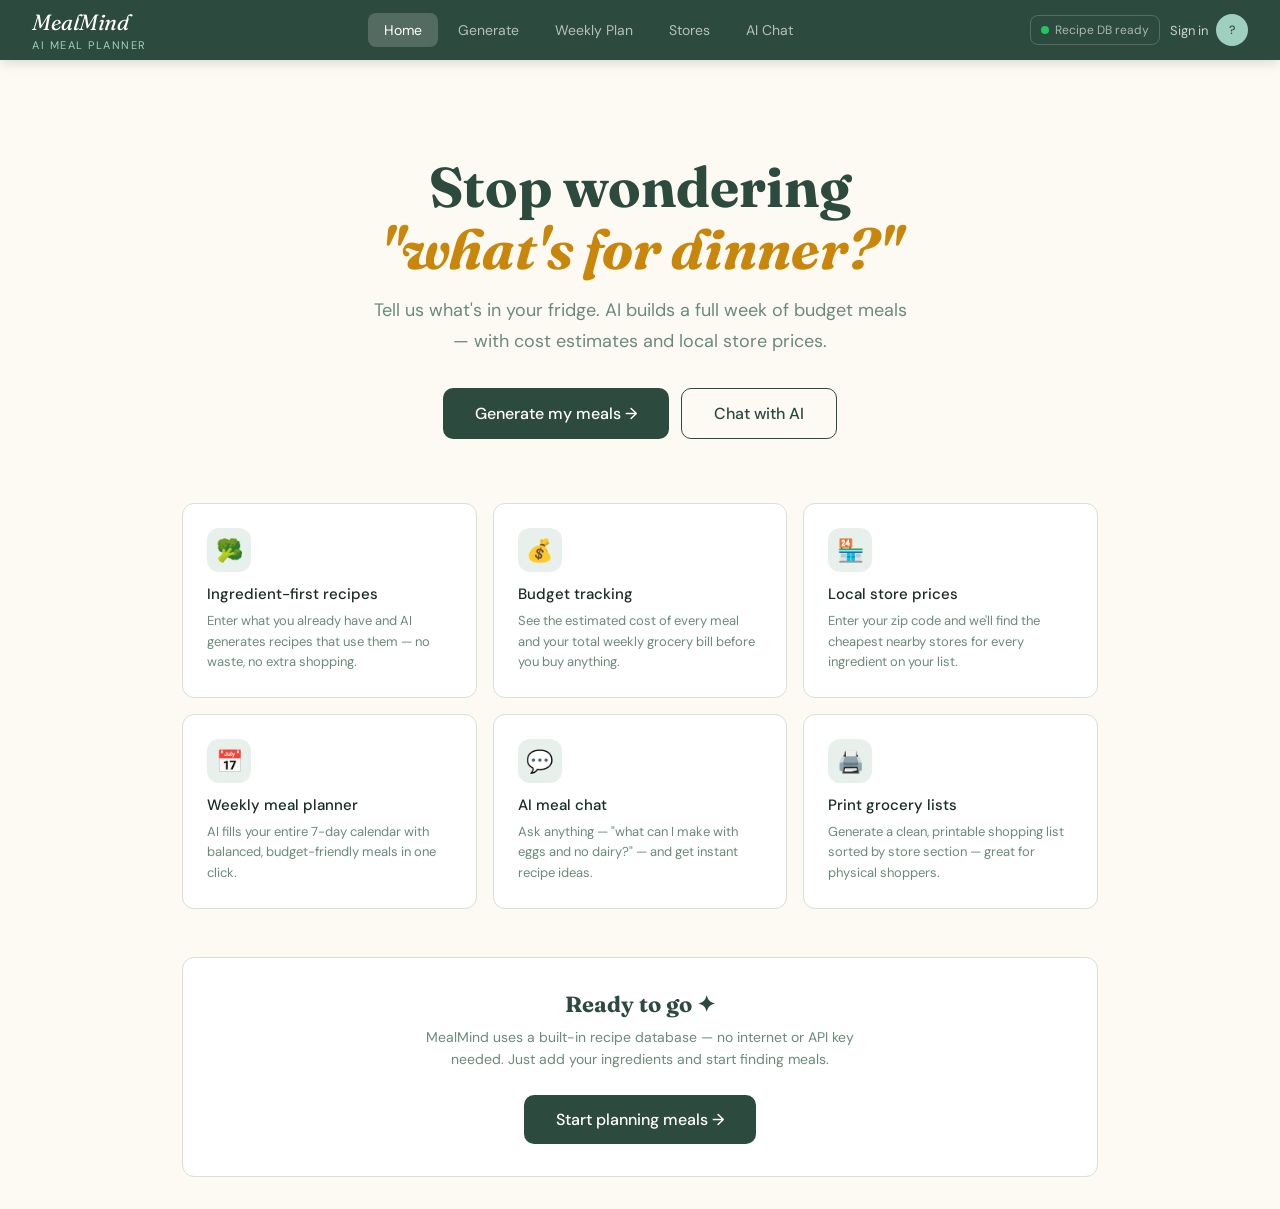
==== commit 398c84a7: "no ai this time testing stuff still" ====
--- a/index.html
+++ b/index.html
@@ -1,223 +1,818 @@
 <!DOCTYPE html>
 <html lang="en">
 <head>
-    <meta charset="UTF-8">
-    <meta name="viewport" content="width=device-width, initial-scale=1.0">
-    <title>MealMind AI | Student Meal Planner</title>
-    <style>
-        @import url('https://fonts.googleapis.com/css2?family=Fraunces:ital,wght@0,400;0,500;1,400&family=DM+Sans:wght@400;500&display=swap');
-        
-        :root {
-            --cream: #FDFAF4; --sage: #2D4A3E; --sage-light: #4A7A6A; --sage-pale: #E8F0EC;
-            --amber: #C8860A; --amber-light: #FFF3D6; --white: #FFFFFF;
-            --text: #1A2B24; --muted: #6B8A7A; --border: #D4E0D8;
-            --radius: 12px; --font-head: 'Fraunces', serif; --font-body: 'DM Sans', sans-serif;
-        }
-
-        * { box-sizing: border-box; margin: 0; padding: 0; }
-        body { font-family: var(--font-body); background: var(--cream); color: var(--text); min-height: 100vh; overflow-x: hidden; }
-
-        /* NAVIGATION - Updated for Mobile */
-        nav { 
-            background: var(--sage); 
-            padding: 0 1.5rem; 
-            display: flex; 
-            align-items: center; 
-            justify-content: space-between; 
-            height: 70px; 
-            position: sticky; 
-            top: 0; 
-            z-index: 100; 
-        }
-        .logo { font-family: var(--font-head); font-size: 20px; color: #fff; font-style: italic; }
-        .logo span { font-style: normal; color: #9FCFBF; font-size: 11px; display: block; text-transform: uppercase; }
-
-        .menu-btn { display: none; background: none; border: none; color: white; font-size: 24px; cursor: pointer; }
-
-        .nav-tabs { display: flex; gap: 8px; }
-        .nav-tab { 
-            background: none; border: none; color: rgba(255,255,255,0.7); 
-            font-size: 14px; padding: 8px 12px; border-radius: 8px; 
-            cursor: pointer; transition: 0.2s; 
-        }
-        .nav-tab.active { color: #fff; background: rgba(255,255,255,0.15); }
-
-        /* Mobile Layout */
-        @media (max-width: 768px) {
-            .menu-btn { display: block; }
-            .nav-tabs { 
-                position: absolute; top: 70px; left: 0; width: 100%; 
-                flex-direction: column; background: var(--sage); 
-                padding: 1rem; border-top: 1px solid rgba(255,255,255,0.1);
-                display: none; 
-            }
-            .nav-tabs.open { display: flex; }
-            .hero h1 { font-size: 42px !important; }
-            .feature-grid, .week-grid { grid-template-columns: 1fr !important; }
-            .plan-summary { grid-template-columns: 1fr 1fr !important; }
-            .card { padding: 1rem; }
-        }
-
-        /* PAGE SYSTEM */
-        .page { display: none; padding: 1.5rem; max-width: 1000px; margin: 0 auto; animation: slideUp 0.3s ease; }
-        .page.active { display: block; }
-        @keyframes slideUp { from { opacity: 0; transform: translateY(10px); } to { opacity: 1; transform: translateY(0); } }
-
-        /* CARDS */
-        .card { background: var(--white); border: 1px solid var(--border); border-radius: var(--radius); padding: 1.5rem; margin-bottom: 1rem; }
-        .hero { text-align: center; padding: 3rem 1rem; }
-        .hero h1 { font-family: var(--font-head); font-size: 56px; color: var(--sage); margin-bottom: 1rem; line-height: 1.1; }
-        .hero em { color: var(--amber); font-style: italic; }
-
-        .feature-grid { display: grid; grid-template-columns: repeat(3, 1fr); gap: 1rem; }
-        .feat-card { background: white; border: 1px solid var(--border); border-radius: var(--radius); padding: 1.5rem; }
-
-        /* PLANNER GRID */
-        .week-grid { display: grid; grid-template-columns: repeat(7, 1fr); gap: 10px; margin-top: 1.5rem; }
-        .day-col { background: #fff; border: 1px solid var(--border); border-radius: 8px; min-height: 120px; overflow: hidden; }
-        .day-header { background: var(--sage); color: white; padding: 6px; text-align: center; font-size: 12px; font-weight: bold; }
-        .meal-entry { padding: 8px; border-bottom: 1px solid #f0f0f0; font-size: 12px; }
-
-        .btn { 
-            width: 100%; padding: 14px; background: var(--sage); color: white; 
-            border: none; border-radius: 10px; font-family: var(--font-head); 
-            font-size: 16px; cursor: pointer; transition: 0.2s; 
-        }
-        .btn:active { transform: scale(0.98); }
-        input { width: 100%; padding: 12px; border: 1px solid var(--border); border-radius: 8px; margin-bottom: 1rem; }
-
-    </style>
+<meta charset="UTF-8">
+<meta name="viewport" content="width=device-width, initial-scale=1.0">
+<title>MealMind — AI Meal Planner</title>
+<link rel="preconnect" href="https://fonts.googleapis.com">
+<link rel="preconnect" href="https://fonts.gstatic.com" crossorigin>
+<link href="https://fonts.googleapis.com/css2?family=Fraunces:ital,wght@0,400;0,500;1,400;1,500&family=DM+Sans:wght@400;500&display=swap" rel="stylesheet">
+<style>
+*{box-sizing:border-box;margin:0;padding:0}
+:root{
+  --cream:#FDFAF4;--sage:#2D4A3E;--sage-light:#4A7A6A;--sage-pale:#E8F0EC;
+  --amber:#C8860A;--amber-light:#FFF3D6;--white:#FFFFFF;
+  --text:#1A2B24;--muted:#6B8A7A;--border:#D4E0D8;--red:#c0392b;
+  --radius:12px;--font-head:'Fraunces',serif;--font-body:'DM Sans',sans-serif;
+}
+html{scroll-behavior:smooth}
+body{font-family:var(--font-body);background:var(--cream);color:var(--text);min-height:100vh}
+
+/* NAV */
+nav{background:var(--sage);padding:0 2rem;display:flex;align-items:center;justify-content:space-between;height:60px;position:sticky;top:0;z-index:100;box-shadow:0 2px 12px rgba(0,0,0,0.15)}
+.logo{font-family:var(--font-head);font-size:22px;color:#fff;font-style:italic;letter-spacing:-0.5px;text-decoration:none;display:flex;flex-direction:column;gap:2px}
+.logo-sub{font-style:normal;color:#9FCFBF;font-size:11px;font-family:var(--font-body);letter-spacing:1.5px;text-transform:uppercase}
+.nav-tabs{display:flex;gap:4px}
+.nav-tab{background:none;border:none;color:rgba(255,255,255,0.65);font-family:var(--font-body);font-size:14px;padding:8px 16px;border-radius:8px;cursor:pointer;transition:all 0.2s}
+.nav-tab:hover{color:#fff;background:rgba(255,255,255,0.1)}
+.nav-tab.active{color:#fff;background:rgba(255,255,255,0.18)}
+.nav-right{display:flex;align-items:center;gap:10px}
+.api-indicator{display:flex;align-items:center;gap:6px;font-size:12px;color:rgba(255,255,255,0.6);cursor:pointer;padding:6px 10px;border-radius:8px;border:1px solid rgba(255,255,255,0.2);transition:all 0.2s}
+.api-indicator:hover{background:rgba(255,255,255,0.1);color:#fff}
+.api-dot{width:8px;height:8px;border-radius:50%;background:#ef4444;flex-shrink:0;transition:background 0.3s}
+.api-dot.connected{background:#22c55e}
+.nav-user{display:flex;align-items:center;gap:8px;color:rgba(255,255,255,0.75);font-size:13px;cursor:pointer}
+.avatar{width:32px;height:32px;border-radius:50%;background:#9FCFBF;display:flex;align-items:center;justify-content:center;font-weight:500;font-size:12px;color:var(--sage)}
+
+/* PAGES */
+.page{display:none;padding:2rem;max-width:980px;margin:0 auto;animation:fadeIn 0.3s ease}
+.page.active{display:block}
+@keyframes fadeIn{from{opacity:0;transform:translateY(8px)}to{opacity:1;transform:translateY(0)}}
+
+/* HOME */
+.hero{text-align:center;padding:4rem 1rem 2.5rem}
+.hero h1{font-family:var(--font-head);font-size:56px;color:var(--sage);line-height:1.1;margin-bottom:0.5rem}
+.hero h1 em{color:var(--amber);font-style:italic}
+.hero p{color:var(--muted);font-size:18px;max-width:540px;margin:1rem auto 2rem;line-height:1.7}
+.feature-grid{display:grid;grid-template-columns:repeat(3,1fr);gap:1rem;margin-top:1.5rem}
+.feat-card{background:var(--white);border:1px solid var(--border);border-radius:var(--radius);padding:1.5rem;text-align:left;transition:transform 0.2s,box-shadow 0.2s}
+.feat-card:hover{transform:translateY(-2px);box-shadow:0 8px 24px rgba(45,74,62,0.1)}
+.feat-icon{width:44px;height:44px;border-radius:12px;background:var(--sage-pale);display:flex;align-items:center;justify-content:center;margin-bottom:0.75rem;font-size:22px}
+.feat-card h3{font-size:15px;font-weight:500;color:var(--text);margin-bottom:0.4rem}
+.feat-card p{font-size:13px;color:var(--muted);line-height:1.6}
+.cta-row{display:flex;gap:12px;justify-content:center;flex-wrap:wrap}
+.cta-btn{background:var(--sage);color:#fff;border:none;padding:14px 32px;border-radius:10px;font-family:var(--font-body);font-size:16px;font-weight:500;cursor:pointer;transition:all 0.2s}
+.cta-btn:hover{background:var(--sage-light);transform:translateY(-1px)}
+.cta-btn.outline{background:none;color:var(--sage);border:1.5px solid var(--sage)}
+.cta-btn.outline:hover{background:var(--sage-pale)}
+
+/* CARDS & LAYOUT */
+.card{background:var(--white);border:1px solid var(--border);border-radius:var(--radius);padding:1.5rem}
+.card-title{font-size:12px;font-weight:500;color:var(--muted);text-transform:uppercase;letter-spacing:1px;margin-bottom:1rem}
+.two-col{display:grid;grid-template-columns:1fr 1fr;gap:1.5rem}
+.page-title{font-family:var(--font-head);font-size:36px;color:var(--sage);margin-bottom:0.25rem}
+.page-sub{color:var(--muted);font-size:15px;margin-bottom:2rem;line-height:1.6}
+
+/* INGREDIENTS */
+.tag-input-wrap{display:flex;gap:8px;margin-bottom:0.75rem}
+.tag-input-wrap input{flex:1;padding:10px 14px;border:1px solid var(--border);border-radius:8px;font-family:var(--font-body);font-size:14px;background:var(--cream);color:var(--text);outline:none;transition:border-color 0.2s}
+.tag-input-wrap input:focus{border-color:var(--sage-light)}
+.add-btn{background:var(--sage);color:#fff;border:none;padding:10px 16px;border-radius:8px;font-size:14px;cursor:pointer;font-family:var(--font-body);transition:background 0.2s}
+.add-btn:hover{background:var(--sage-light)}
+.tags{display:flex;flex-wrap:wrap;gap:6px;min-height:36px}
+.tag{background:var(--sage-pale);color:var(--sage);padding:5px 10px;border-radius:20px;font-size:13px;display:flex;align-items:center;gap:5px}
+.tag button{background:none;border:none;color:var(--sage-light);cursor:pointer;font-size:16px;line-height:1;padding:0;transition:color 0.2s}
+.tag button:hover{color:var(--red)}
+.quick-tag{background:none;border:1px solid var(--border);color:var(--muted);padding:4px 10px;border-radius:20px;font-size:12px;cursor:pointer;font-family:var(--font-body);transition:all 0.2s}
+.quick-tag:hover{border-color:var(--sage);color:var(--sage);background:var(--sage-pale)}
+
+/* PREFERENCES */
+.pref-row{display:flex;align-items:center;justify-content:space-between;padding:10px 0;border-bottom:1px solid var(--border)}
+.pref-row:last-child{border-bottom:none}
+.pref-label{font-size:14px;color:var(--text)}
+select,input[type=text],input[type=number],input[type=password],input[type=email]{padding:8px 12px;border:1px solid var(--border);border-radius:8px;font-family:var(--font-body);font-size:13px;background:var(--cream);color:var(--text);outline:none;transition:border-color 0.2s}
+select:focus,input:focus{border-color:var(--sage-light)}
+
+.gen-btn{width:100%;background:var(--sage);color:#fff;border:none;padding:15px;border-radius:10px;font-family:var(--font-head);font-size:20px;font-style:italic;cursor:pointer;margin-top:1.5rem;transition:all 0.2s;letter-spacing:-0.3px}
+.gen-btn:hover:not(:disabled){background:var(--sage-light);transform:translateY(-1px)}
+.gen-btn:disabled{opacity:0.55;cursor:not-allowed}
+
+/* LOADING */
+.loading{text-align:center;padding:3rem;color:var(--muted)}
+.spinner{width:36px;height:36px;border:3px solid var(--border);border-top-color:var(--sage);border-radius:50%;animation:spin 0.8s linear infinite;margin:0 auto 1rem}
+@keyframes spin{to{transform:rotate(360deg)}}
+
+/* RECIPE CARDS */
+.recipe-card{background:var(--white);border:1px solid var(--border);border-radius:var(--radius);padding:1.75rem;margin-bottom:1.25rem;animation:fadeIn 0.4s ease}
+.recipe-header{display:flex;align-items:flex-start;justify-content:space-between;margin-bottom:1.25rem;gap:1rem}
+.recipe-name{font-family:var(--font-head);font-size:26px;color:var(--sage);line-height:1.2}
+.recipe-meta{display:flex;gap:1rem;font-size:13px;color:var(--muted);margin-top:6px;flex-wrap:wrap}
+.badge{background:var(--amber-light);color:var(--amber);padding:4px 10px;border-radius:20px;font-size:12px;font-weight:500}
+.cost-big{font-family:var(--font-head);font-size:30px;color:var(--text);text-align:right;white-space:nowrap}
+.cost-big small{font-size:12px;font-family:var(--font-body);color:var(--muted);display:block;text-align:right}
+.two-col-recipe{display:grid;grid-template-columns:1fr 1fr;gap:1.5rem;margin-top:1rem}
+.section-label{font-size:11px;font-weight:500;color:var(--muted);text-transform:uppercase;letter-spacing:1px;margin-bottom:0.6rem}
+.ingredient-list{list-style:none}
+.ingredient-list li{font-size:14px;color:var(--text);padding:6px 0;border-bottom:1px solid var(--border);display:flex;justify-content:space-between;align-items:center;gap:8px}
+.ingredient-list li:last-child{border-bottom:none}
+.ing-right{text-align:right}
+.store-price{color:var(--amber);font-size:12px;font-weight:500}
+.store-name{color:var(--muted);font-size:11px}
+.steps-list{padding-left:1.2rem}
+.steps-list li{font-size:14px;color:var(--text);line-height:1.7;margin-bottom:0.5rem}
+.recipe-actions{display:flex;gap:8px;margin-top:1.25rem;padding-top:1.25rem;border-top:1px solid var(--border);flex-wrap:wrap}
+.action-btn{border:1px solid var(--border);background:none;padding:9px 16px;border-radius:8px;font-size:13px;font-family:var(--font-body);cursor:pointer;color:var(--text);transition:all 0.2s}
+.action-btn:hover{background:var(--sage-pale);border-color:var(--sage-light)}
+.action-btn.primary{background:var(--sage);color:#fff;border-color:var(--sage)}
+.action-btn.primary:hover{background:var(--sage-light)}
+
+/* WEEK PLANNER */
+.plan-summary{display:grid;grid-template-columns:repeat(4,1fr);gap:1rem;margin-bottom:1.5rem}
+.sum-card{background:var(--white);border:1px solid var(--border);border-radius:var(--radius);padding:1.25rem;text-align:center}
+.sum-num{font-family:var(--font-head);font-size:30px;color:var(--sage);display:block}
+.sum-label{font-size:12px;color:var(--muted);margin-top:4px}
+.week-grid{display:grid;grid-template-columns:repeat(7,1fr);gap:8px;margin-bottom:1.5rem}
+.day-col{background:var(--white);border:1px solid var(--border);border-radius:var(--radius);overflow:hidden;min-height:220px}
+.day-head{background:var(--sage);color:#fff;font-size:11px;font-weight:500;text-align:center;padding:10px 4px;text-transform:uppercase;letter-spacing:0.8px}
+.day-head.today{background:var(--amber)}
+.meal-slot{padding:8px;border-bottom:1px solid var(--border);min-height:58px;cursor:pointer;transition:background 0.2s}
+.meal-slot:hover{background:var(--sage-pale)}
+.meal-slot:last-of-type{border-bottom:none}
+.meal-type{font-size:9px;color:var(--muted);text-transform:uppercase;letter-spacing:0.5px;margin-bottom:3px}
+.meal-name-cell{font-size:11px;color:var(--text);line-height:1.4}
+.meal-cost-cell{font-size:10px;color:var(--amber);margin-top:2px}
+.empty-slot{color:var(--border);font-size:11px}
+.add-meal-btn{width:100%;background:none;border:none;padding:8px;font-size:20px;color:var(--border);cursor:pointer;transition:color 0.2s}
+.add-meal-btn:hover{color:var(--sage)}
+.plan-actions{display:flex;gap:8px;flex-wrap:wrap}
+
+/* STORES */
+.zip-row{display:flex;gap:10px;align-items:center;margin-bottom:1.5rem;flex-wrap:wrap}
+.zip-btn{background:var(--sage);color:#fff;border:none;padding:10px 20px;border-radius:8px;font-family:var(--font-body);font-size:14px;cursor:pointer;transition:background 0.2s}
+.zip-btn:hover{background:var(--sage-light)}
+.stores-grid{display:grid;grid-template-columns:repeat(2,1fr);gap:1rem}
+.store-card{background:var(--white);border:1px solid var(--border);border-radius:var(--radius);padding:1.25rem;display:flex;gap:1rem;align-items:flex-start;transition:transform 0.2s}
+.store-card:hover{transform:translateY(-2px)}
+.store-icon{width:48px;height:48px;border-radius:12px;background:var(--sage-pale);display:flex;align-items:center;justify-content:center;font-size:24px;flex-shrink:0}
+.store-info h3{font-size:15px;font-weight:500;margin-bottom:4px}
+.store-info p{font-size:13px;color:var(--muted);margin-bottom:8px}
+.store-tags{display:flex;gap:5px;flex-wrap:wrap}
+.store-tag{background:var(--sage-pale);color:var(--sage);font-size:11px;padding:3px 8px;border-radius:10px}
+.cheapest-badge{background:var(--amber-light);color:var(--amber);font-size:11px;padding:3px 8px;border-radius:10px;font-weight:500}
+
+/* AI CHAT */
+.chat-wrap{background:var(--white);border:1px solid var(--border);border-radius:var(--radius);display:flex;flex-direction:column;height:480px}
+.chat-messages{flex:1;overflow-y:auto;padding:1.25rem;display:flex;flex-direction:column;gap:1rem}
+.msg{max-width:80%;line-height:1.6;font-size:14px;padding:10px 14px;border-radius:12px}
+.msg.user{background:var(--sage);color:#fff;align-self:flex-end;border-radius:12px 12px 4px 12px}
+.msg.assistant{background:var(--sage-pale);color:var(--text);align-self:flex-start;border-radius:12px 12px 12px 4px}
+.msg.assistant strong{color:var(--sage)}
+.chat-input-row{display:flex;gap:8px;padding:1rem;border-top:1px solid var(--border)}
+.chat-input-row input{flex:1;padding:10px 14px;border:1px solid var(--border);border-radius:8px;font-family:var(--font-body);font-size:14px;background:var(--cream);color:var(--text);outline:none}
+.chat-input-row input:focus{border-color:var(--sage-light)}
+.chat-send{background:var(--sage);color:#fff;border:none;padding:10px 18px;border-radius:8px;font-family:var(--font-body);font-size:14px;cursor:pointer;transition:background 0.2s}
+.chat-send:hover:not(:disabled){background:var(--sage-light)}
+.chat-send:disabled{opacity:0.5;cursor:not-allowed}
+.chat-suggestions{display:flex;gap:8px;flex-wrap:wrap;margin-bottom:1.5rem}
+.suggestion-btn{background:var(--white);border:1px solid var(--border);padding:8px 14px;border-radius:20px;font-size:13px;font-family:var(--font-body);cursor:pointer;color:var(--sage);transition:all 0.2s}
+.suggestion-btn:hover{background:var(--sage-pale);border-color:var(--sage)}
+
+/* API KEY MODAL */
+.modal-bg{display:none;position:fixed;inset:0;background:rgba(0,0,0,0.5);z-index:200;align-items:center;justify-content:center;padding:1rem}
+.modal-bg.open{display:flex}
+.modal{background:var(--white);border-radius:16px;padding:2rem;width:440px;max-width:100%;position:relative}
+.modal h2{font-family:var(--font-head);font-size:26px;color:var(--sage);margin-bottom:0.25rem}
+.modal p{font-size:14px;color:var(--muted);margin-bottom:1.5rem;line-height:1.6}
+.form-row{margin-bottom:1rem}
+.form-row label{display:block;font-size:13px;font-weight:500;color:var(--muted);margin-bottom:5px}
+.form-row input{width:100%;padding:11px 14px;border:1px solid var(--border);border-radius:8px;font-family:var(--font-body);font-size:14px;background:var(--cream);color:var(--text);outline:none}
+.form-row input:focus{border-color:var(--sage-light)}
+.modal-btn{width:100%;background:var(--sage);color:#fff;border:none;padding:13px;border-radius:8px;font-family:var(--font-body);font-size:15px;font-weight:500;cursor:pointer;transition:background 0.2s;margin-top:0.5rem}
+.modal-btn:hover{background:var(--sage-light)}
+.modal-close{position:absolute;top:1rem;right:1rem;background:none;border:none;font-size:24px;color:var(--muted);cursor:pointer;line-height:1;padding:4px}
+.api-note{background:var(--amber-light);border:1px solid #f0c97a;border-radius:8px;padding:10px 14px;font-size:12px;color:#7a5200;margin-top:1rem;line-height:1.5}
+.api-note a{color:var(--amber);text-decoration:underline}
+.error-msg{background:#fee2e2;border:1px solid #fca5a5;border-radius:8px;padding:10px 14px;font-size:13px;color:var(--red);margin-top:1rem;display:none}
+
+/* LOGIN MODAL */
+.login-modal{background:var(--white);border-radius:16px;padding:2rem;width:380px;max-width:100%;position:relative}
+
+/* PRINT */
+@media print{
+  nav,.plan-actions,.chat-suggestions,.recipe-actions,.gen-btn,.cta-btn{display:none!important}
+  .page{display:block!important;padding:0}
+  .page:not(.active){display:none!important}
+  body{background:#fff}
+}
+
+/* RESPONSIVE */
+@media(max-width:700px){
+  nav{padding:0 1rem}
+  .nav-tabs{display:none}
+  .feature-grid{grid-template-columns:1fr 1fr}
+  .two-col,.two-col-recipe{grid-template-columns:1fr}
+  .week-grid{grid-template-columns:repeat(4,1fr)}
+  .plan-summary{grid-template-columns:repeat(2,1fr)}
+  .stores-grid{grid-template-columns:1fr}
+  .hero h1{font-size:36px}
+  .page{padding:1rem}
+}
+@media(max-width:480px){
+  .feature-grid{grid-template-columns:1fr}
+  .week-grid{grid-template-columns:repeat(2,1fr)}
+}
+</style>
 </head>
 <body>
 
+<!-- NAV -->
 <nav>
-    <div class="logo">MealMind <span>Student Planner</span></div>
-    <button class="menu-btn" onclick="toggleMenu()">☰</button>
-    <div class="nav-tabs" id="nav-tabs">
-        <button class="nav-tab active" onclick="showPage('home')">Home</button>
-        <button class="nav-tab" onclick="showPage('generate')">Generate</button>
-        <button class="nav-tab" onclick="showPage('planner')">Weekly Plan</button>
-        <button class="nav-tab" onclick="showPage('stores')">Stores</button>
-    </div>
+  <a href="#" class="logo" onclick="showPage('home');return false">MealMind <span class="logo-sub">AI Meal Planner</span></a>
+  <div class="nav-tabs">
+    <button class="nav-tab active" onclick="showPage('home')">Home</button>
+    <button class="nav-tab" onclick="showPage('generate')">Generate</button>
+    <button class="nav-tab" onclick="showPage('planner')">Weekly Plan</button>
+    <button class="nav-tab" onclick="showPage('stores')">Stores</button>
+    <button class="nav-tab" onclick="showPage('chat')">AI Chat</button>
+  </div>
+  <div class="nav-right">
+    <div class="api-indicator" title="Recipe database ready">
+      <div class="api-dot" id="api-dot"></div>
+      <span id="api-status-text">No API key</span>
+    </div>
+    <div class="nav-user" onclick="openLoginModal()">
+      <span id="user-label">Sign in</span>
+      <div class="avatar" id="avatar-circle">?</div>
+    </div>
+  </div>
 </nav>
 
+<!-- HOME PAGE -->
 <div class="page active" id="page-home">
-    <div class="hero">
-        <h1>Save money. <em>Eat better.</em></h1>
-        <p>Your budget-friendly AI meal planner tailored for student living.</p>
-        <button class="btn" style="width: auto; margin-top: 2rem; padding: 12px 30px" onclick="showPage('generate')">Get Started</button>
-    </div>
-    <div class="feature-grid">
-        <div class="feat-card"><h3>🛒 Use Pantry</h3><p>Input what you have, we find the recipes.</p></div>
-        <div class="feat-card"><h3>💵 Stay Cheap</h3><p>Average meals under $3.50 per serving.</p></div>
-        <div class="feat-card)<h3>📅 Plan Ahead</h3><p>Auto-generate your shopping list.</p></div>
-    </div>
+  <div class="hero">
+    <h1>Stop wondering<br><em>"what's for dinner?"</em></h1>
+    <p>Tell us what's in your fridge. AI builds a full week of budget meals — with cost estimates and local store prices.</p>
+    <div class="cta-row">
+      <button class="cta-btn" onclick="showPage('generate')">Generate my meals →</button>
+      <button class="cta-btn outline" onclick="showPage('chat')">Chat with AI</button>
+    </div>
+  </div>
+  <div class="feature-grid">
+    <div class="feat-card">
+      <div class="feat-icon">🥦</div>
+      <h3>Ingredient-first recipes</h3>
+      <p>Enter what you already have and AI generates recipes that use them — no waste, no extra shopping.</p>
+    </div>
+    <div class="feat-card">
+      <div class="feat-icon">💰</div>
+      <h3>Budget tracking</h3>
+      <p>See the estimated cost of every meal and your total weekly grocery bill before you buy anything.</p>
+    </div>
+    <div class="feat-card">
+      <div class="feat-icon">🏪</div>
+      <h3>Local store prices</h3>
+      <p>Enter your zip code and we'll find the cheapest nearby stores for every ingredient on your list.</p>
+    </div>
+    <div class="feat-card">
+      <div class="feat-icon">📅</div>
+      <h3>Weekly meal planner</h3>
+      <p>AI fills your entire 7-day calendar with balanced, budget-friendly meals in one click.</p>
+    </div>
+    <div class="feat-card">
+      <div class="feat-icon">💬</div>
+      <h3>AI meal chat</h3>
+      <p>Ask anything — "what can I make with eggs and no dairy?" — and get instant recipe ideas.</p>
+    </div>
+    <div class="feat-card">
+      <div class="feat-icon">🖨️</div>
+      <h3>Print grocery lists</h3>
+      <p>Generate a clean, printable shopping list sorted by store section — great for physical shoppers.</p>
+    </div>
+  </div>
+  <div style="text-align:center;margin-top:3rem;padding:2rem;background:var(--white);border-radius:var(--radius);border:1px solid var(--border)">
+    <h2 style="font-family:var(--font-head);font-size:22px;color:var(--sage);margin-bottom:0.5rem">Ready to go ✦</h2>
+    <p style="color:var(--muted);font-size:14px;max-width:480px;margin:0 auto 1.5rem;line-height:1.6">MealMind uses a built-in recipe database — no internet or API key needed. Just add your ingredients and start finding meals.</p>
+    <button class="cta-btn" onclick="showPage('generate')">Start planning meals →</button>
+  </div>
 </div>
 
+<!-- GENERATE PAGE -->
 <div class="page" id="page-generate">
+  <h1 class="page-title">Generate a recipe</h1>
+  <p class="page-sub">Add ingredients you have on hand, set your preferences, and let AI cook up ideas.</p>
+  <div class="two-col">
     <div class="card">
-        <h3>What's in your fridge?</h3>
-        <p style="color:var(--muted); font-size: 14px; margin-bottom: 1rem;">Add ingredients to see AI suggestions.</p>
-        <input type="text" id="ing-input" placeholder="e.g. Eggs, Pasta, Spinach" onkeydown="if(event.key==='Enter') addIngredient()">
-        <div id="tag-container" style="display:flex; flex-wrap:wrap; gap:8px; margin-bottom: 1rem;"></div>
-        <button class="btn" onclick="generateRecipes()">✦ Generate AI Recipes</button>
-    </div>
-    <div id="recipe-results"></div>
+      <div class="card-title">Ingredients I have</div>
+      <div class="tag-input-wrap">
+        <input type="text" id="ing-input" placeholder="e.g. chicken, rice, broccoli..." onkeydown="if(event.key==='Enter')addIngredient()">
+        <button class="add-btn" onclick="addIngredient()">Add</button>
+      </div>
+      <div class="tags" id="ing-tags"></div>
+      <div style="margin-top:1rem;padding-top:1rem;border-top:1px solid var(--border)">
+        <div style="font-size:11px;color:var(--muted);margin-bottom:8px;text-transform:uppercase;letter-spacing:0.8px">Quick add</div>
+        <div style="display:flex;flex-wrap:wrap;gap:6px" id="quick-tags"></div>
+      </div>
+    </div>
+    <div class="card">
+      <div class="card-title">Preferences</div>
+      <div class="pref-row"><span class="pref-label">Meal type</span><select id="meal-type"><option>Any</option><option>Breakfast</option><option>Lunch</option><option>Dinner</option><option>Snack</option></select></div>
+      <div class="pref-row"><span class="pref-label">Dietary restriction</span><select id="diet"><option>None</option><option>Vegetarian</option><option>Vegan</option><option>Gluten-free</option><option>Dairy-free</option><option>Keto</option></select></div>
+      <div class="pref-row"><span class="pref-label">Cook time</span><select id="cook-time"><option>Any</option><option>Under 15 min</option><option>Under 30 min</option><option>Under 1 hour</option></select></div>
+      <div class="pref-row"><span class="pref-label">Budget per meal</span><select id="budget"><option>Any</option><option>Under $3</option><option>Under $5</option><option>Under $8</option><option>Under $12</option></select></div>
+      <div class="pref-row"><span class="pref-label">Servings</span><input type="number" id="servings" value="2" min="1" max="8" style="width:60px"></div>
+      <div class="pref-row"><span class="pref-label">Zip code</span><input type="text" id="gen-zip" placeholder="e.g. 83440" style="width:110px" maxlength="5"></div>
+    </div>
+  </div>
+  <button class="gen-btn" id="gen-btn" onclick="generateRecipe()">✦ Find matching recipes</button>
+  <div id="results-area" style="margin-top:1.5rem"></div>
 </div>
 
+<!-- PLANNER PAGE -->
 <div class="page" id="page-planner">
-    <div style="display: flex; justify-content: space-between; align-items: center; margin-bottom: 1rem;">
-        <h2>Weekly Schedule</h2>
-        <button onclick="clearPlan()" style="background:none; border:none; color:var(--amber); cursor:pointer">Clear All</button>
-    </div>
-    <div class="week-grid" id="week-grid"></div>
+  <h1 class="page-title">Weekly meal plan</h1>
+  <p class="page-sub">Your planned meals for the week. Click a slot to edit, or let AI fill the whole week.</p>
+  <div class="plan-summary">
+    <div class="sum-card"><span class="sum-num" id="total-cost">$0</span><div class="sum-label">Est. weekly cost</div></div>
+    <div class="sum-card"><span class="sum-num" id="total-meals">0</span><div class="sum-label">Meals planned</div></div>
+    <div class="sum-card"><span class="sum-num" id="avg-cost">$0</span><div class="sum-label">Avg. per meal</div></div>
+    <div class="sum-card"><span class="sum-num" id="savings">$0</span><div class="sum-label">Est. savings vs eating out</div></div>
+  </div>
+  <div class="week-grid" id="week-grid"></div>
+  <div class="plan-actions">
+    <button class="action-btn primary" id="fill-week-btn" onclick="generateWeekPlan()">✦ AI fill my week</button>
+    <button class="action-btn" onclick="printGroceryList()">🖨 Print grocery list</button>
+    <button class="action-btn" onclick="clearPlan()">✕ Clear plan</button>
+  </div>
+  <div id="grocery-print-area" style="display:none"></div>
 </div>
 
+<!-- STORES PAGE -->
+<div class="page" id="page-stores">
+  <h1 class="page-title">Find nearby stores</h1>
+  <p class="page-sub">Enter your zip code to find the cheapest grocery stores in your area with AI-estimated prices.</p>
+  <div class="zip-row">
+    <input type="text" id="zip-input" placeholder="Enter zip code" maxlength="5" style="width:160px;font-size:15px;letter-spacing:1px">
+    <button class="zip-btn" onclick="findStores()">Search stores</button>
+  </div>
+  <div id="stores-result"></div>
+</div>
+
+<!-- AI CHAT PAGE -->
+<div class="page" id="page-chat">
+  <h1 class="page-title">AI meal assistant</h1>
+  <p class="page-sub">Ask anything about recipes, nutrition, meal planning, or ingredient substitutions.</p>
+  <div class="chat-suggestions">
+    <button class="suggestion-btn" onclick="sendSuggestion('What can I make with eggs, cheese, and spinach?')">🥚 Eggs, cheese & spinach ideas</button>
+    <button class="suggestion-btn" onclick="sendSuggestion('Give me a 3-day meal plan under $20 total')">💵 3-day plan under $20</button>
+    <button class="suggestion-btn" onclick="sendSuggestion('What are the healthiest cheap foods for college students?')">🥗 Healthiest cheap foods</button>
+    <button class="suggestion-btn" onclick="sendSuggestion('How do I meal prep for a whole week in under 2 hours?')">⏱ Quick meal prep tips</button>
+  </div>
+  <div class="chat-wrap">
+    <div class="chat-messages" id="chat-messages">
+      <div class="msg assistant">Hi! I'm your AI meal assistant. Ask me anything — recipes from your ingredients, budget tips, nutrition info, or how to make the most of whatever's in your fridge. 🍳</div>
+    </div>
+    <div class="chat-input-row">
+      <input type="text" id="chat-input" placeholder="Ask me anything about meals, recipes, or nutrition..." onkeydown="if(event.key==='Enter')sendChat()">
+      <button class="chat-send" id="chat-send" onclick="sendChat()">Send</button>
+    </div>
+  </div>
+</div>
+
+<!-- API modal removed: Gemini key is hardcoded -->
+
+<!-- LOGIN MODAL -->
+<div class="modal-bg" id="login-modal" onclick="if(event.target===this)closeLoginModal()">
+  <div class="login-modal modal">
+    <button class="modal-close" onclick="closeLoginModal()">×</button>
+    <h2>Welcome back</h2>
+    <p>Sign in to save your meal plans across sessions. (Demo mode — data is saved locally.)</p>
+    <div class="form-row"><label>Name</label><input type="text" id="login-name" placeholder="Your name"></div>
+    <div class="form-row"><label>Email</label><input type="email" id="login-email" placeholder="you@school.edu"></div>
+    <button class="modal-btn" onclick="doLogin()">Sign in / Sign up</button>
+  </div>
+</div>
+
+<!-- EDIT MEAL MODAL -->
+<div class="modal-bg" id="edit-modal" onclick="if(event.target===this)closeEditModal()">
+  <div class="modal" style="width:360px">
+    <button class="modal-close" onclick="closeEditModal()">×</button>
+    <h2 style="font-size:20px" id="edit-modal-title">Edit meal</h2>
+    <p style="margin-bottom:1rem" id="edit-modal-sub"></p>
+    <div class="form-row"><label>Meal name</label><input type="text" id="edit-meal-name" placeholder="e.g. Chicken stir fry"></div>
+    <div class="form-row"><label>Est. cost ($)</label><input type="number" id="edit-meal-cost" placeholder="4.50" step="0.01" min="0"></div>
+    <button class="modal-btn" onclick="saveEditMeal()">Save meal</button>
+    <button style="width:100%;background:none;border:1px solid var(--border);padding:10px;border-radius:8px;font-family:var(--font-body);font-size:14px;cursor:pointer;color:var(--muted);margin-top:8px" onclick="clearMealSlot()">Remove meal</button>
+  </div>
+</div>
+
+<script src="recipes.js"></script>
 <script>
-    let ingredients = [];
-    let mealPlan = JSON.parse(localStorage.getItem('mealPlan')) || {};
-
-    function toggleMenu() {
-        document.getElementById('nav-tabs').classList.toggle('open');
-    }
-
-    function showPage(p) {
-        document.querySelectorAll('.page').forEach(el => el.classList.remove('active'));
-        document.querySelectorAll('.nav-tab').forEach(el => el.classList.remove('active'));
-        document.getElementById('page-' + p).classList.add('active');
-        document.querySelector(`[onclick="showPage('${p}')"]`).classList.add('active');
-        document.getElementById('nav-tabs').classList.remove('open');
-        if(p === 'planner') renderPlanner();
-    }
-
-    function addIngredient() {
-        const input = document.getElementById('ing-input');
-        const val = input.value.trim();
-        if(val && !ingredients.includes(val)) {
-            ingredients.push(val);
-            renderTags();
-        }
-        input.value = '';
-    }
-
-    function renderTags() {
-        const container = document.getElementById('tag-container');
-        container.innerHTML = ingredients.map((ing, i) => `
-            <span style="background:var(--sage-pale); padding:6px 12px; border-radius:20px; font-size:12px;">
-                ${ing} <b style="cursor:pointer; margin-left:5px" onclick="ingredients.splice(${i},1);renderTags()">×</b>
-            </span>
-        `).join('');
-    }
-
-    function generateRecipes() {
-        const results = document.getElementById('recipe-results');
-        results.innerHTML = "<p>Analyzing pantry...</p>";
-        
-        // Demo logic for GitHub Pages
-        setTimeout(() => {
-            const mockRecipe = {
-                name: (ingredients[0] || "Pantry") + " Power Bowl",
-                cost: (Math.random() * 4 + 1).toFixed(2),
-                time: "15 min"
-            };
-            results.innerHTML = `
-                <div class="card">
-                    <h4>${mockRecipe.name}</h4>
-                    <p>💰 Est. $${mockRecipe.cost} | ⏱ ${mockRecipe.time}</p>
-                    <button class="btn" style="margin-top:10px; font-size:14px; padding:10px" onclick="addToPlan('${mockRecipe.name}', ${mockRecipe.cost})">Add to Weekly Plan</button>
-                </div>
-            `;
-        }, 800);
-    }
-
-    function addToPlan(name, cost) {
-        const days = ['Mon','Tue','Wed','Thu','Fri','Sat','Sun'];
-        const day = days[Math.floor(Math.random() * 7)];
-        if(!mealPlan[day]) mealPlan[day] = [];
-        mealPlan[day].push({ name, cost });
-        localStorage.setItem('mealPlan', JSON.stringify(mealPlan));
-        alert(`Saved to ${day}!`);
-    }
-
-    function renderPlanner() {
-        const grid = document.getElementById('week-grid');
-        const days = ['Mon','Tue','Wed','Thu','Fri','Sat','Sun'];
-        grid.innerHTML = days.map(d => `
-            <div class="day-col">
-                <div class="day-header">${d}</div>
-                ${(mealPlan[d] || []).map(m => `<div class="meal-entry">${m.name} <br> <small>$${m.cost}</small></div>`).join('')}
-                ${!(mealPlan[d]?.length) ? '<div style="padding:10px; color:#ccc; font-size:10px">Empty</div>' : ''}
-            </div>
-        `).join('');
-    }
-
-    function clearPlan() {
-        if(confirm("Clear your plan?")) {
-            mealPlan = {};
-            localStorage.removeItem('mealPlan');
-            renderPlanner();
-        }
-    }
+// ─── STATE ───────────────────────────────────────────────────────────────────
+let ingredients = [];
+let mealPlan = {};
+let chatHistory = [];
+let loggedIn = false;
+let editTarget = null;
+
+const DAYS = ['Mon','Tue','Wed','Thu','Fri','Sat','Sun'];
+const SLOTS = ['Breakfast','Lunch','Dinner'];
+const QUICK = ['eggs','pasta','rice','chicken','onion','garlic','tomatoes','cheese','milk','bread','potatoes','carrots','beans','spinach','ground beef'];
+
+// ─── LOCAL DB ────────────────────────────────────────────────────────────────
+function updateApiStatus(){
+  document.getElementById('api-dot').classList.add('connected');
+  document.getElementById('api-status-text').textContent='Recipe DB ready';
+}
+
+function requireApiKey(){ return true; } // always available — no key needed
+
+// ─── NAVIGATION ───────────────────────────────────────────────────────────────
+function showPage(p){
+  document.querySelectorAll('.page').forEach(el=>el.classList.remove('active'));
+  document.querySelectorAll('.nav-tab').forEach(el=>el.classList.remove('active'));
+  document.getElementById('page-'+p).classList.add('active');
+  const map={home:0,generate:1,planner:2,stores:3,chat:4};
+  const tabs = document.querySelectorAll('.nav-tab');
+  if(map[p]!==undefined) tabs[map[p]].classList.add('active');
+}
+
+// ─── MODALS ──────────────────────────────────────────────────────────────────
+function openApiModal(){ /* no-op — no API needed */ }
+function closeApiModal(){}
+
+function openLoginModal(){ document.getElementById('login-modal').classList.add('open'); }
+function closeLoginModal(){ document.getElementById('login-modal').classList.remove('open'); }
+
+function doLogin(){
+  const name = document.getElementById('login-name').value.trim() || 'Student';
+  loggedIn=true;
+  document.getElementById('user-label').textContent=name;
+  document.getElementById('avatar-circle').textContent=name[0].toUpperCase();
+  closeLoginModal();
+}
+
+function openEditModal(day, slot){
+  editTarget={day,slot};
+  document.getElementById('edit-modal-title').textContent=`${slot} — ${day}`;
+  document.getElementById('edit-modal-sub').textContent='';
+  const existing = mealPlan[day]&&mealPlan[day][slot];
+  document.getElementById('edit-meal-name').value = existing?existing.name:'';
+  document.getElementById('edit-meal-cost').value = existing?existing.cost:'';
+  document.getElementById('edit-modal').classList.add('open');
+}
+function closeEditModal(){ document.getElementById('edit-modal').classList.remove('open'); editTarget=null; }
+
+function saveEditMeal(){
+  if(!editTarget) return;
+  const name = document.getElementById('edit-meal-name').value.trim();
+  const cost = parseFloat(document.getElementById('edit-meal-cost').value)||0;
+  if(!name){ alert('Please enter a meal name'); return; }
+  const {day,slot} = editTarget;
+  if(!mealPlan[day]) mealPlan[day]={};
+  mealPlan[day][slot]={name,cost};
+  savePlan();
+  renderWeekGrid();
+  updateSummary();
+  closeEditModal();
+}
+
+function clearMealSlot(){
+  if(!editTarget) return;
+  const {day,slot}=editTarget;
+  if(mealPlan[day]) delete mealPlan[day][slot];
+  savePlan();
+  renderWeekGrid();
+  updateSummary();
+  closeEditModal();
+}
+
+// ─── INGREDIENTS ─────────────────────────────────────────────────────────────
+function initQuickTags(){
+  const el = document.getElementById('quick-tags');
+  QUICK.forEach(i=>{
+    const b=document.createElement('button');
+    b.className='quick-tag'; b.textContent=i;
+    b.onclick=()=>{ if(!ingredients.includes(i)){ ingredients.push(i); renderTags(); } };
+    el.appendChild(b);
+  });
+}
+
+function addIngredient(){
+  const inp=document.getElementById('ing-input');
+  const val=inp.value.trim().toLowerCase();
+  if(val && !ingredients.includes(val)){ ingredients.push(val); renderTags(); }
+  inp.value='';inp.focus();
+}
+
+function removeIngredient(i){ ingredients.splice(i,1); renderTags(); }
+
+function renderTags(){
+  document.getElementById('ing-tags').innerHTML=ingredients.map((t,i)=>
+    `<span class="tag">${t}<button onclick="removeIngredient(${i})" title="Remove">×</button></span>`
+  ).join('');
+}
+
+// ─── GENERATE RECIPES ────────────────────────────────────────────────────────
+async function generateRecipe(){
+  if(ingredients.length===0){ alert('Please add at least one ingredient!'); return; }
+  const btn=document.getElementById('gen-btn');
+  btn.disabled=true; btn.textContent='Searching...';
+  document.getElementById('results-area').innerHTML='<div class="loading"><div class="spinner"></div><p>Finding matching recipes...</p></div>';
+
+  const diet=document.getElementById('diet').value;
+  const mtype=document.getElementById('meal-type').value;
+  const time=document.getElementById('cook-time').value;
+  const budgetStr=document.getElementById('budget').value;
+
+  // Parse budget ceiling
+  const budgetMap={'Under $3':3,'Under $5':5,'Under $8':8,'Under $12':12};
+  const maxCost = budgetMap[budgetStr] || Infinity;
+
+  // Small delay for UX feel
+  await new Promise(r=>setTimeout(r,400));
+
+  const results = searchRecipes({
+    ingredients,
+    mealType: mtype,
+    dietary: diet,
+    maxCost,
+    maxTime: time,
+    limit: 4
+  });
+
+  if(results.length === 0){
+    document.getElementById('results-area').innerHTML=`<div class="card" style="text-align:center;padding:2rem">
+      <p style="font-size:2rem;margin-bottom:0.5rem">🔍</p>
+      <p style="font-weight:500;margin-bottom:0.5rem">No recipes found</p>
+      <p style="color:var(--muted);font-size:14px">Try removing some filters or adding different ingredients.</p>
+    </div>`;
+  } else {
+    renderRecipes(results);
+  }
+
+  btn.disabled=false; btn.textContent='✦ Find matching recipes';
+}
+
+function renderRecipes(recipes){
+  window._lastRecipes=recipes;
+  document.getElementById('results-area').innerHTML=recipes.map((r,ri)=>`
+  <div class="recipe-card">
+    <div class="recipe-header">
+      <div>
+        <div class="recipe-name">${escHtml(r.name)}</div>
+        <div class="recipe-meta">
+          <span>⏱ ${escHtml(r.cookTime)}</span>
+          <span>👤 ${r.servings} servings</span>
+          <span>${escHtml(r.mealType||'')}</span>
+        </div>
+        <div style="margin-top:8px;display:flex;gap:6px;flex-wrap:wrap">
+          ${(r.tags||[]).map(t=>`<span class="badge">${escHtml(t)}</span>`).join('')}
+        </div>
+      </div>
+      <div style="text-align:right;flex-shrink:0">
+        <div class="cost-big">$${(+r.totalCost).toFixed(2)}<small>total · $${(+r.costPerServing).toFixed(2)}/serving</small></div>
+        <button class="action-btn primary" style="margin-top:8px;font-size:12px" onclick="addToPlan('${escAttr(r.name)}','${(+r.totalCost).toFixed(2)}')">+ Add to plan</button>
+      </div>
+    </div>
+    <div class="two-col-recipe">
+      <div>
+        <div class="section-label">Ingredients</div>
+        <ul class="ingredient-list">
+          ${(r.ingredients||[]).map(i=>`<li><span>${escHtml(i.amount)} ${escHtml(i.name)}</span><div class="ing-right"><span class="store-price">$${(+(i.estimatedPrice||0)).toFixed(2)}</span><div class="store-name">${escHtml(i.cheapestStore||'')}</div></div></li>`).join('')}
+        </ul>
+      </div>
+      <div>
+        <div class="section-label">Instructions</div>
+        <ol class="steps-list">${(r.steps||[]).map(s=>`<li>${escHtml(s)}</li>`).join('')}</ol>
+      </div>
+    </div>
+    <div class="recipe-actions">
+      <button class="action-btn primary" onclick="addToPlan('${escAttr(r.name)}','${(+r.totalCost).toFixed(2)}')">📅 Add to plan</button>
+      <button class="action-btn" onclick="printRecipe(${ri})">🖨 Print</button>
+    </div>
+  </div>`).join('');
+}
+
+function addToPlan(name, cost){
+  const day=DAYS[Math.floor(Math.random()*7)];
+  const slot=SLOTS[Math.floor(Math.random()*3)];
+  if(!mealPlan[day]) mealPlan[day]={};
+  mealPlan[day][slot]={name,cost:parseFloat(cost)||0};
+  savePlan(); renderWeekGrid(); updateSummary();
+  showPage('planner');
+}
+
+// ─── WEEK PLANNER ─────────────────────────────────────────────────────────────
+function buildWeekGrid(){
+  const today=new Date().getDay();
+  const todayMap={1:'Mon',2:'Tue',3:'Wed',4:'Thu',5:'Fri',6:'Sat',0:'Sun'};
+  document.getElementById('week-grid').innerHTML=DAYS.map(d=>`
+  <div class="day-col">
+    <div class="day-head${todayMap[today]===d?' today':''}">${d}</div>
+    ${SLOTS.map(s=>`
+    <div class="meal-slot" onclick="openEditModal('${d}','${s}')" id="slot-${d}-${s}">
+      <div class="meal-type">${s}</div>
+      <div class="meal-name-cell empty-slot" id="meal-${d}-${s}">+ add</div>
+    </div>`).join('')}
+  </div>`).join('');
+}
+
+function renderWeekGrid(){
+  DAYS.forEach(d=>{
+    SLOTS.forEach(s=>{
+      const el=document.getElementById('meal-'+d+'-'+s);
+      if(!el) return;
+      const m=mealPlan[d]&&mealPlan[d][s];
+      if(m){
+        el.className='meal-name-cell';
+        el.innerHTML=`${escHtml(m.name)}<div class="meal-cost-cell">$${(+m.cost).toFixed(2)}</div>`;
+      } else {
+        el.className='meal-name-cell empty-slot';
+        el.innerHTML='+ add';
+      }
+    });
+  });
+}
+
+function updateSummary(){
+  let total=0,count=0;
+  DAYS.forEach(d=>{ if(mealPlan[d]) SLOTS.forEach(s=>{ if(mealPlan[d][s]){ count++; total+=(+mealPlan[d][s].cost)||0; } }); });
+  document.getElementById('total-cost').textContent='$'+total.toFixed(2);
+  document.getElementById('total-meals').textContent=count;
+  document.getElementById('avg-cost').textContent=count?'$'+(total/count).toFixed(2):'$0';
+  document.getElementById('savings').textContent='$'+(Math.max(0,count*8.5-total)).toFixed(2);
+}
+
+function savePlan(){ try{ localStorage.setItem('mm_plan',JSON.stringify(mealPlan)); }catch(e){} }
+function loadPlan(){ try{ const d=localStorage.getItem('mm_plan'); if(d) mealPlan=JSON.parse(d); }catch(e){} }
+
+function clearPlan(){ if(confirm('Clear your entire week plan?')){ mealPlan={}; savePlan(); renderWeekGrid(); updateSummary(); } }
+
+async function generateWeekPlan(){
+  const btn=document.getElementById('fill-week-btn');
+  btn.disabled=true; btn.textContent='Filling...';
+  await new Promise(r=>setTimeout(r,300));
+
+  const breakfasts = RECIPE_DB.filter(r=>r.mealType==='Breakfast');
+  const lunches    = RECIPE_DB.filter(r=>r.mealType==='Lunch');
+  const dinners    = RECIPE_DB.filter(r=>r.mealType==='Dinner');
+  const pick = arr => arr[Math.floor(Math.random()*arr.length)];
+
+  mealPlan = {};
+  DAYS.forEach(d=>{
+    const b=pick(breakfasts), l=pick(lunches), di=pick(dinners);
+    mealPlan[d]={
+      Breakfast:{ name:b.name,  cost:b.totalCost  },
+      Lunch:    { name:l.name,  cost:l.totalCost  },
+      Dinner:   { name:di.name, cost:di.totalCost },
+    };
+  });
+  savePlan(); renderWeekGrid(); updateSummary();
+  btn.disabled=false; btn.textContent='✦ Fill my week';
+}
+
+function printGroceryList(){
+  const items=[];
+  DAYS.forEach(d=>{ if(mealPlan[d]) SLOTS.forEach(s=>{ if(mealPlan[d][s]) items.push(`${d} ${s}: ${mealPlan[d][s].name} (~$${(+mealPlan[d][s].cost).toFixed(2)})`); }); });
+  if(!items.length){ alert('No meals planned yet!'); return; }
+  const win=window.open('','_blank');
+  win.document.write(`<html><head><title>MealMind Grocery List</title><style>body{font-family:sans-serif;max-width:600px;margin:2rem auto;line-height:1.7}h1{color:#2D4A3E;border-bottom:2px solid #2D4A3E;padding-bottom:0.5rem}li{margin-bottom:4px}@media print{button{display:none}}</style></head>
+<body><h1>MealMind — Weekly Grocery List</h1><p>Generated ${new Date().toLocaleDateString()}</p><ul>${items.map(i=>`<li>${i}</li>`).join('')}</ul><button onclick="window.print()" style="margin-top:1rem;padding:10px 20px;background:#2D4A3E;color:#fff;border:none;border-radius:6px;cursor:pointer;font-size:14px">Print</button></body></html>`);
+  win.document.close();
+}
+
+// ─── STORES ───────────────────────────────────────────────────────────────────
+function findStores(){
+  const zip=document.getElementById('zip-input').value.trim();
+  if(!zip||zip.length<5){ alert('Enter a valid 5-digit zip code'); return; }
+  const el=document.getElementById('stores-result');
+  el.innerHTML='<div class="loading"><div class="spinner"></div><p>Finding stores near '+zip+'...</p></div>';
+  setTimeout(()=>{
+    const stores=[
+      {icon:'🛒',name:'Walmart Supercenter',distance:'varies',address:'Search on Google Maps',tags:['Cheapest overall','Open 24hr','Large selection'],cheapest:true,savings:'Up to 30% cheaper on staples'},
+      {icon:'🏪',name:'Aldi',distance:'varies',address:'Search on Google Maps',tags:['Best produce prices','No-frills','Weekly deals'],cheapest:false,savings:'Great for produce & basics'},
+      {icon:'🛍',name:'Kroger / Smith\'s',distance:'varies',address:'Search on Google Maps',tags:['Loyalty card discounts','Good selection','Fuel points'],cheapest:false,savings:'Loyalty card saves 10–20%'},
+      {icon:'🎯',name:'Target',distance:'varies',address:'Search on Google Maps',tags:['RedCard 5% off','Student deals','Household basics'],cheapest:false,savings:'RedCard saves 5% on everything'},
+    ];
+    el.innerHTML=`<div class="stores-grid">${stores.map(s=>`
+    <div class="store-card">
+      <div class="store-icon">${s.icon}</div>
+      <div class="store-info">
+        <h3>${escHtml(s.name)}</h3>
+        <p>${escHtml(s.address)}</p>
+        ${s.savings?`<p style="font-size:12px;color:var(--amber);margin-bottom:8px">💰 ${escHtml(s.savings)}</p>`:''}
+        <div class="store-tags">
+          ${s.cheapest?'<span class="cheapest-badge">💰 Usually cheapest</span>':''}
+          ${s.tags.map(t=>`<span class="store-tag">${escHtml(t)}</span>`).join('')}
+        </div>
+      </div>
+    </div>`).join('')}</div>
+    <p style="font-size:12px;color:var(--muted);margin-top:1rem;line-height:1.5">Search Google Maps for these stores near zip <strong>${zip}</strong> for exact locations and hours. Prices vary by location.</p>`;
+  }, 600);
+}
+
+// ─── CHAT (LOCAL) ─────────────────────────────────────────────────────────────
+function sendSuggestion(text){
+  document.getElementById('chat-input').value=text;
+  sendChat();
+}
+
+function sendChat(){
+  const input=document.getElementById('chat-input');
+  const msg=input.value.trim();
+  if(!msg) return;
+  input.value='';
+
+  appendChatMsg('user',msg);
+
+  const lower=msg.toLowerCase();
+
+  // Extract ingredients mentioned in message
+  const allIngNames = [...new Set(RECIPE_DB.flatMap(r=>r.ingredients.map(i=>i.name.toLowerCase())))];
+  const mentioned = allIngNames.filter(ing=>lower.includes(ing));
+
+  // Detect meal type
+  let mealType='Any';
+  if(lower.includes('breakfast')) mealType='Breakfast';
+  else if(lower.includes('lunch')) mealType='Lunch';
+  else if(lower.includes('dinner')) mealType='Dinner';
+  else if(lower.includes('snack')) mealType='Snack';
+
+  // Detect dietary
+  let dietary='None';
+  if(lower.includes('vegan')) dietary='Vegan';
+  else if(lower.includes('vegetarian')) dietary='Vegetarian';
+  else if(lower.includes('gluten')) dietary='Gluten-free';
+  else if(lower.includes('dairy')) dietary='Dairy-free';
+
+  // Detect budget
+  let maxCost=Infinity;
+  const budgetMatch=lower.match(/under \$?(\d+)/);
+  if(budgetMatch) maxCost=parseInt(budgetMatch[1]);
+
+  // General tips / keywords
+  if(lower.includes('tip') || lower.includes('advice') || lower.includes('help') || lower.includes('how')){
+    const tips=[
+      "💡 <strong>Meal prep tip:</strong> Cook a big batch of rice and beans on Sunday — they reheat great all week and cost under $5 total.",
+      "💡 <strong>Budget tip:</strong> Eggs are your best friend. Cheap, high-protein, and work for any meal of the day.",
+      "💡 <strong>Grocery tip:</strong> Aldi and Walmart usually have the lowest prices. Buy frozen vegetables over fresh — same nutrition, half the cost.",
+      "💡 <strong>Planning tip:</strong> Plan your meals before you shop, not after. You'll save money by avoiding impulse buys.",
+      "💡 <strong>Storage tip:</strong> Cook once, eat twice. Make extra dinner for tomorrow's lunch — saves time and money.",
+    ];
+    appendChatMsg('assistant', tips[Math.floor(Math.random()*tips.length)]);
+    return;
+  }
+
+  if(lower.includes('cheap') && mentioned.length===0 && mealType==='Any'){
+    const cheap = [...RECIPE_DB].sort((a,b)=>a.totalCost-b.totalCost).slice(0,3);
+    const reply = `Here are the cheapest recipes in the database:<br><br>${cheap.map(r=>`🍽 <strong>${r.name}</strong> — $${r.totalCost.toFixed(2)} total (${r.cookTime})`).join('<br>')}`;
+    appendChatMsg('assistant', reply);
+    return;
+  }
+
+  const results = searchRecipes({ ingredients: mentioned, mealType, dietary, maxCost, limit:3 });
+
+  if(results.length===0){
+    appendChatMsg('assistant', "I couldn't find a perfect match in the database. Try asking about specific ingredients like <em>eggs</em>, <em>chicken</em>, or <em>pasta</em>, or ask for a meal type like <em>breakfast</em> or <em>dinner</em>.");
+    return;
+  }
+
+  const reply = `Here are some recipes that match:<br><br>${results.map(r=>`🍽 <strong>${r.name}</strong><br>&nbsp;&nbsp;⏱ ${r.cookTime} · 💰 $${r.totalCost.toFixed(2)} · ${r.mealType}<br>&nbsp;&nbsp;${r.tags.join(', ')}`).join('<br><br>')}`;
+  appendChatMsg('assistant', reply);
+}
+
+function appendChatMsg(role,text){
+  const el=document.createElement('div');
+  el.className='msg '+role;
+  el.innerHTML=text.replace(/\*\*(.*?)\*\*/g,'<strong>$1</strong>').replace(/\n/g,'<br>');
+  document.getElementById('chat-messages').appendChild(el);
+  scrollChat();
+}
+
+function scrollChat(){
+  const el=document.getElementById('chat-messages');
+  el.scrollTop=el.scrollHeight;
+}
+
+// ─── PRINT RECIPE ─────────────────────────────────────────────────────────────
+function printRecipe(idx){
+  const r=(window._lastRecipes||[])[idx];
+  if(!r) return;
+  const win=window.open('','_blank');
+  win.document.write(`<html><head><title>${r.name}</title><style>body{font-family:sans-serif;max-width:600px;margin:2rem auto;line-height:1.7}h1{color:#2D4A3E;margin-bottom:0.25rem}h2{color:#2D4A3E;margin-top:1.5rem}ul li,ol li{margin-bottom:4px}.meta{color:#6B8A7A;font-size:14px;margin-bottom:1rem}@media print{button{display:none}}</style></head><body>
+<h1>${r.name}</h1><div class="meta">⏱ ${r.cookTime} &nbsp;·&nbsp; 👤 ${r.servings} servings &nbsp;·&nbsp; 💰 $${(+r.totalCost).toFixed(2)} total ($${(+r.costPerServing).toFixed(2)}/serving)</div>
+<h2>Ingredients</h2><ul>${(r.ingredients||[]).map(i=>`<li>${i.amount} ${i.name} — ~$${(+(i.estimatedPrice||0)).toFixed(2)} (${i.cheapestStore})</li>`).join('')}</ul>
+<h2>Instructions</h2><ol>${(r.steps||[]).map(s=>`<li>${s}</li>`).join('')}</ol>
+<button onclick="window.print()" style="margin-top:1rem;padding:10px 20px;background:#2D4A3E;color:#fff;border:none;border-radius:6px;cursor:pointer">Print</button>
+</body></html>`);
+  win.document.close();
+}
+
+// ─── UTILS ───────────────────────────────────────────────────────────────────
+function escHtml(s){ return String(s||'').replace(/&/g,'&amp;').replace(/</g,'&lt;').replace(/>/g,'&gt;').replace(/"/g,'&quot;'); }
+function escAttr(s){ return String(s||'').replace(/'/g,"\\'"); }
+
+// ─── INIT ─────────────────────────────────────────────────────────────────────
+function init(){
+  initQuickTags();
+  loadPlan();
+  buildWeekGrid();
+  renderWeekGrid();
+  updateSummary();
+  updateApiStatus();
+}
+
+init();
 </script>
 </body>
-</html>+</html>
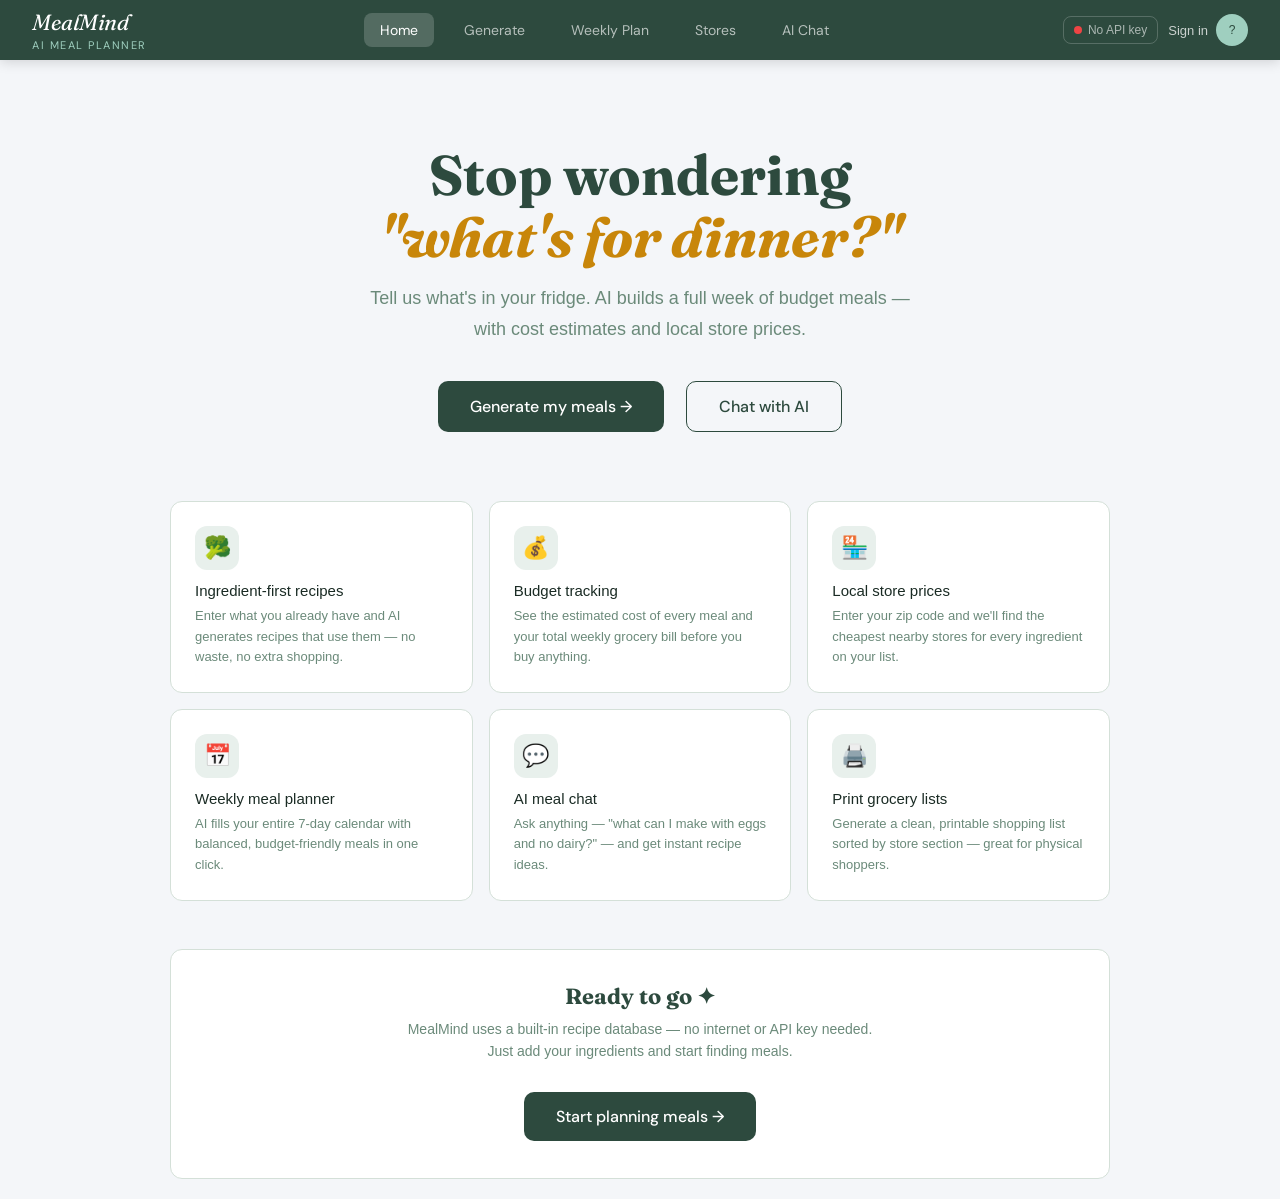
==== commit 5b2d465c: "Update fmt.Println message from 'Hello' to 'Goodbye'" ====
--- a/index.html
+++ b/index.html
@@ -3,215 +3,12 @@
 <head>
 <meta charset="UTF-8">
 <meta name="viewport" content="width=device-width, initial-scale=1.0">
-<title>MealMind — AI Meal Planner</title>
+<title>MealMind</title>
+<link rel="stylesheet" href="styles.css">
 <link rel="preconnect" href="https://fonts.googleapis.com">
 <link rel="preconnect" href="https://fonts.gstatic.com" crossorigin>
 <link href="https://fonts.googleapis.com/css2?family=Fraunces:ital,wght@0,400;0,500;1,400;1,500&family=DM+Sans:wght@400;500&display=swap" rel="stylesheet">
-<style>
-*{box-sizing:border-box;margin:0;padding:0}
-:root{
-  --cream:#FDFAF4;--sage:#2D4A3E;--sage-light:#4A7A6A;--sage-pale:#E8F0EC;
-  --amber:#C8860A;--amber-light:#FFF3D6;--white:#FFFFFF;
-  --text:#1A2B24;--muted:#6B8A7A;--border:#D4E0D8;--red:#c0392b;
-  --radius:12px;--font-head:'Fraunces',serif;--font-body:'DM Sans',sans-serif;
-}
-html{scroll-behavior:smooth}
-body{font-family:var(--font-body);background:var(--cream);color:var(--text);min-height:100vh}
-
-/* NAV */
-nav{background:var(--sage);padding:0 2rem;display:flex;align-items:center;justify-content:space-between;height:60px;position:sticky;top:0;z-index:100;box-shadow:0 2px 12px rgba(0,0,0,0.15)}
-.logo{font-family:var(--font-head);font-size:22px;color:#fff;font-style:italic;letter-spacing:-0.5px;text-decoration:none;display:flex;flex-direction:column;gap:2px}
-.logo-sub{font-style:normal;color:#9FCFBF;font-size:11px;font-family:var(--font-body);letter-spacing:1.5px;text-transform:uppercase}
-.nav-tabs{display:flex;gap:4px}
-.nav-tab{background:none;border:none;color:rgba(255,255,255,0.65);font-family:var(--font-body);font-size:14px;padding:8px 16px;border-radius:8px;cursor:pointer;transition:all 0.2s}
-.nav-tab:hover{color:#fff;background:rgba(255,255,255,0.1)}
-.nav-tab.active{color:#fff;background:rgba(255,255,255,0.18)}
-.nav-right{display:flex;align-items:center;gap:10px}
-.api-indicator{display:flex;align-items:center;gap:6px;font-size:12px;color:rgba(255,255,255,0.6);cursor:pointer;padding:6px 10px;border-radius:8px;border:1px solid rgba(255,255,255,0.2);transition:all 0.2s}
-.api-indicator:hover{background:rgba(255,255,255,0.1);color:#fff}
-.api-dot{width:8px;height:8px;border-radius:50%;background:#ef4444;flex-shrink:0;transition:background 0.3s}
-.api-dot.connected{background:#22c55e}
-.nav-user{display:flex;align-items:center;gap:8px;color:rgba(255,255,255,0.75);font-size:13px;cursor:pointer}
-.avatar{width:32px;height:32px;border-radius:50%;background:#9FCFBF;display:flex;align-items:center;justify-content:center;font-weight:500;font-size:12px;color:var(--sage)}
-
-/* PAGES */
-.page{display:none;padding:2rem;max-width:980px;margin:0 auto;animation:fadeIn 0.3s ease}
-.page.active{display:block}
-@keyframes fadeIn{from{opacity:0;transform:translateY(8px)}to{opacity:1;transform:translateY(0)}}
-
-/* HOME */
-.hero{text-align:center;padding:4rem 1rem 2.5rem}
-.hero h1{font-family:var(--font-head);font-size:56px;color:var(--sage);line-height:1.1;margin-bottom:0.5rem}
-.hero h1 em{color:var(--amber);font-style:italic}
-.hero p{color:var(--muted);font-size:18px;max-width:540px;margin:1rem auto 2rem;line-height:1.7}
-.feature-grid{display:grid;grid-template-columns:repeat(3,1fr);gap:1rem;margin-top:1.5rem}
-.feat-card{background:var(--white);border:1px solid var(--border);border-radius:var(--radius);padding:1.5rem;text-align:left;transition:transform 0.2s,box-shadow 0.2s}
-.feat-card:hover{transform:translateY(-2px);box-shadow:0 8px 24px rgba(45,74,62,0.1)}
-.feat-icon{width:44px;height:44px;border-radius:12px;background:var(--sage-pale);display:flex;align-items:center;justify-content:center;margin-bottom:0.75rem;font-size:22px}
-.feat-card h3{font-size:15px;font-weight:500;color:var(--text);margin-bottom:0.4rem}
-.feat-card p{font-size:13px;color:var(--muted);line-height:1.6}
-.cta-row{display:flex;gap:12px;justify-content:center;flex-wrap:wrap}
-.cta-btn{background:var(--sage);color:#fff;border:none;padding:14px 32px;border-radius:10px;font-family:var(--font-body);font-size:16px;font-weight:500;cursor:pointer;transition:all 0.2s}
-.cta-btn:hover{background:var(--sage-light);transform:translateY(-1px)}
-.cta-btn.outline{background:none;color:var(--sage);border:1.5px solid var(--sage)}
-.cta-btn.outline:hover{background:var(--sage-pale)}
-
-/* CARDS & LAYOUT */
-.card{background:var(--white);border:1px solid var(--border);border-radius:var(--radius);padding:1.5rem}
-.card-title{font-size:12px;font-weight:500;color:var(--muted);text-transform:uppercase;letter-spacing:1px;margin-bottom:1rem}
-.two-col{display:grid;grid-template-columns:1fr 1fr;gap:1.5rem}
-.page-title{font-family:var(--font-head);font-size:36px;color:var(--sage);margin-bottom:0.25rem}
-.page-sub{color:var(--muted);font-size:15px;margin-bottom:2rem;line-height:1.6}
-
-/* INGREDIENTS */
-.tag-input-wrap{display:flex;gap:8px;margin-bottom:0.75rem}
-.tag-input-wrap input{flex:1;padding:10px 14px;border:1px solid var(--border);border-radius:8px;font-family:var(--font-body);font-size:14px;background:var(--cream);color:var(--text);outline:none;transition:border-color 0.2s}
-.tag-input-wrap input:focus{border-color:var(--sage-light)}
-.add-btn{background:var(--sage);color:#fff;border:none;padding:10px 16px;border-radius:8px;font-size:14px;cursor:pointer;font-family:var(--font-body);transition:background 0.2s}
-.add-btn:hover{background:var(--sage-light)}
-.tags{display:flex;flex-wrap:wrap;gap:6px;min-height:36px}
-.tag{background:var(--sage-pale);color:var(--sage);padding:5px 10px;border-radius:20px;font-size:13px;display:flex;align-items:center;gap:5px}
-.tag button{background:none;border:none;color:var(--sage-light);cursor:pointer;font-size:16px;line-height:1;padding:0;transition:color 0.2s}
-.tag button:hover{color:var(--red)}
-.quick-tag{background:none;border:1px solid var(--border);color:var(--muted);padding:4px 10px;border-radius:20px;font-size:12px;cursor:pointer;font-family:var(--font-body);transition:all 0.2s}
-.quick-tag:hover{border-color:var(--sage);color:var(--sage);background:var(--sage-pale)}
-
-/* PREFERENCES */
-.pref-row{display:flex;align-items:center;justify-content:space-between;padding:10px 0;border-bottom:1px solid var(--border)}
-.pref-row:last-child{border-bottom:none}
-.pref-label{font-size:14px;color:var(--text)}
-select,input[type=text],input[type=number],input[type=password],input[type=email]{padding:8px 12px;border:1px solid var(--border);border-radius:8px;font-family:var(--font-body);font-size:13px;background:var(--cream);color:var(--text);outline:none;transition:border-color 0.2s}
-select:focus,input:focus{border-color:var(--sage-light)}
-
-.gen-btn{width:100%;background:var(--sage);color:#fff;border:none;padding:15px;border-radius:10px;font-family:var(--font-head);font-size:20px;font-style:italic;cursor:pointer;margin-top:1.5rem;transition:all 0.2s;letter-spacing:-0.3px}
-.gen-btn:hover:not(:disabled){background:var(--sage-light);transform:translateY(-1px)}
-.gen-btn:disabled{opacity:0.55;cursor:not-allowed}
-
-/* LOADING */
-.loading{text-align:center;padding:3rem;color:var(--muted)}
-.spinner{width:36px;height:36px;border:3px solid var(--border);border-top-color:var(--sage);border-radius:50%;animation:spin 0.8s linear infinite;margin:0 auto 1rem}
-@keyframes spin{to{transform:rotate(360deg)}}
-
-/* RECIPE CARDS */
-.recipe-card{background:var(--white);border:1px solid var(--border);border-radius:var(--radius);padding:1.75rem;margin-bottom:1.25rem;animation:fadeIn 0.4s ease}
-.recipe-header{display:flex;align-items:flex-start;justify-content:space-between;margin-bottom:1.25rem;gap:1rem}
-.recipe-name{font-family:var(--font-head);font-size:26px;color:var(--sage);line-height:1.2}
-.recipe-meta{display:flex;gap:1rem;font-size:13px;color:var(--muted);margin-top:6px;flex-wrap:wrap}
-.badge{background:var(--amber-light);color:var(--amber);padding:4px 10px;border-radius:20px;font-size:12px;font-weight:500}
-.cost-big{font-family:var(--font-head);font-size:30px;color:var(--text);text-align:right;white-space:nowrap}
-.cost-big small{font-size:12px;font-family:var(--font-body);color:var(--muted);display:block;text-align:right}
-.two-col-recipe{display:grid;grid-template-columns:1fr 1fr;gap:1.5rem;margin-top:1rem}
-.section-label{font-size:11px;font-weight:500;color:var(--muted);text-transform:uppercase;letter-spacing:1px;margin-bottom:0.6rem}
-.ingredient-list{list-style:none}
-.ingredient-list li{font-size:14px;color:var(--text);padding:6px 0;border-bottom:1px solid var(--border);display:flex;justify-content:space-between;align-items:center;gap:8px}
-.ingredient-list li:last-child{border-bottom:none}
-.ing-right{text-align:right}
-.store-price{color:var(--amber);font-size:12px;font-weight:500}
-.store-name{color:var(--muted);font-size:11px}
-.steps-list{padding-left:1.2rem}
-.steps-list li{font-size:14px;color:var(--text);line-height:1.7;margin-bottom:0.5rem}
-.recipe-actions{display:flex;gap:8px;margin-top:1.25rem;padding-top:1.25rem;border-top:1px solid var(--border);flex-wrap:wrap}
-.action-btn{border:1px solid var(--border);background:none;padding:9px 16px;border-radius:8px;font-size:13px;font-family:var(--font-body);cursor:pointer;color:var(--text);transition:all 0.2s}
-.action-btn:hover{background:var(--sage-pale);border-color:var(--sage-light)}
-.action-btn.primary{background:var(--sage);color:#fff;border-color:var(--sage)}
-.action-btn.primary:hover{background:var(--sage-light)}
-
-/* WEEK PLANNER */
-.plan-summary{display:grid;grid-template-columns:repeat(4,1fr);gap:1rem;margin-bottom:1.5rem}
-.sum-card{background:var(--white);border:1px solid var(--border);border-radius:var(--radius);padding:1.25rem;text-align:center}
-.sum-num{font-family:var(--font-head);font-size:30px;color:var(--sage);display:block}
-.sum-label{font-size:12px;color:var(--muted);margin-top:4px}
-.week-grid{display:grid;grid-template-columns:repeat(7,1fr);gap:8px;margin-bottom:1.5rem}
-.day-col{background:var(--white);border:1px solid var(--border);border-radius:var(--radius);overflow:hidden;min-height:220px}
-.day-head{background:var(--sage);color:#fff;font-size:11px;font-weight:500;text-align:center;padding:10px 4px;text-transform:uppercase;letter-spacing:0.8px}
-.day-head.today{background:var(--amber)}
-.meal-slot{padding:8px;border-bottom:1px solid var(--border);min-height:58px;cursor:pointer;transition:background 0.2s}
-.meal-slot:hover{background:var(--sage-pale)}
-.meal-slot:last-of-type{border-bottom:none}
-.meal-type{font-size:9px;color:var(--muted);text-transform:uppercase;letter-spacing:0.5px;margin-bottom:3px}
-.meal-name-cell{font-size:11px;color:var(--text);line-height:1.4}
-.meal-cost-cell{font-size:10px;color:var(--amber);margin-top:2px}
-.empty-slot{color:var(--border);font-size:11px}
-.add-meal-btn{width:100%;background:none;border:none;padding:8px;font-size:20px;color:var(--border);cursor:pointer;transition:color 0.2s}
-.add-meal-btn:hover{color:var(--sage)}
-.plan-actions{display:flex;gap:8px;flex-wrap:wrap}
-
-/* STORES */
-.zip-row{display:flex;gap:10px;align-items:center;margin-bottom:1.5rem;flex-wrap:wrap}
-.zip-btn{background:var(--sage);color:#fff;border:none;padding:10px 20px;border-radius:8px;font-family:var(--font-body);font-size:14px;cursor:pointer;transition:background 0.2s}
-.zip-btn:hover{background:var(--sage-light)}
-.stores-grid{display:grid;grid-template-columns:repeat(2,1fr);gap:1rem}
-.store-card{background:var(--white);border:1px solid var(--border);border-radius:var(--radius);padding:1.25rem;display:flex;gap:1rem;align-items:flex-start;transition:transform 0.2s}
-.store-card:hover{transform:translateY(-2px)}
-.store-icon{width:48px;height:48px;border-radius:12px;background:var(--sage-pale);display:flex;align-items:center;justify-content:center;font-size:24px;flex-shrink:0}
-.store-info h3{font-size:15px;font-weight:500;margin-bottom:4px}
-.store-info p{font-size:13px;color:var(--muted);margin-bottom:8px}
-.store-tags{display:flex;gap:5px;flex-wrap:wrap}
-.store-tag{background:var(--sage-pale);color:var(--sage);font-size:11px;padding:3px 8px;border-radius:10px}
-.cheapest-badge{background:var(--amber-light);color:var(--amber);font-size:11px;padding:3px 8px;border-radius:10px;font-weight:500}
-
-/* AI CHAT */
-.chat-wrap{background:var(--white);border:1px solid var(--border);border-radius:var(--radius);display:flex;flex-direction:column;height:480px}
-.chat-messages{flex:1;overflow-y:auto;padding:1.25rem;display:flex;flex-direction:column;gap:1rem}
-.msg{max-width:80%;line-height:1.6;font-size:14px;padding:10px 14px;border-radius:12px}
-.msg.user{background:var(--sage);color:#fff;align-self:flex-end;border-radius:12px 12px 4px 12px}
-.msg.assistant{background:var(--sage-pale);color:var(--text);align-self:flex-start;border-radius:12px 12px 12px 4px}
-.msg.assistant strong{color:var(--sage)}
-.chat-input-row{display:flex;gap:8px;padding:1rem;border-top:1px solid var(--border)}
-.chat-input-row input{flex:1;padding:10px 14px;border:1px solid var(--border);border-radius:8px;font-family:var(--font-body);font-size:14px;background:var(--cream);color:var(--text);outline:none}
-.chat-input-row input:focus{border-color:var(--sage-light)}
-.chat-send{background:var(--sage);color:#fff;border:none;padding:10px 18px;border-radius:8px;font-family:var(--font-body);font-size:14px;cursor:pointer;transition:background 0.2s}
-.chat-send:hover:not(:disabled){background:var(--sage-light)}
-.chat-send:disabled{opacity:0.5;cursor:not-allowed}
-.chat-suggestions{display:flex;gap:8px;flex-wrap:wrap;margin-bottom:1.5rem}
-.suggestion-btn{background:var(--white);border:1px solid var(--border);padding:8px 14px;border-radius:20px;font-size:13px;font-family:var(--font-body);cursor:pointer;color:var(--sage);transition:all 0.2s}
-.suggestion-btn:hover{background:var(--sage-pale);border-color:var(--sage)}
-
-/* API KEY MODAL */
-.modal-bg{display:none;position:fixed;inset:0;background:rgba(0,0,0,0.5);z-index:200;align-items:center;justify-content:center;padding:1rem}
-.modal-bg.open{display:flex}
-.modal{background:var(--white);border-radius:16px;padding:2rem;width:440px;max-width:100%;position:relative}
-.modal h2{font-family:var(--font-head);font-size:26px;color:var(--sage);margin-bottom:0.25rem}
-.modal p{font-size:14px;color:var(--muted);margin-bottom:1.5rem;line-height:1.6}
-.form-row{margin-bottom:1rem}
-.form-row label{display:block;font-size:13px;font-weight:500;color:var(--muted);margin-bottom:5px}
-.form-row input{width:100%;padding:11px 14px;border:1px solid var(--border);border-radius:8px;font-family:var(--font-body);font-size:14px;background:var(--cream);color:var(--text);outline:none}
-.form-row input:focus{border-color:var(--sage-light)}
-.modal-btn{width:100%;background:var(--sage);color:#fff;border:none;padding:13px;border-radius:8px;font-family:var(--font-body);font-size:15px;font-weight:500;cursor:pointer;transition:background 0.2s;margin-top:0.5rem}
-.modal-btn:hover{background:var(--sage-light)}
-.modal-close{position:absolute;top:1rem;right:1rem;background:none;border:none;font-size:24px;color:var(--muted);cursor:pointer;line-height:1;padding:4px}
-.api-note{background:var(--amber-light);border:1px solid #f0c97a;border-radius:8px;padding:10px 14px;font-size:12px;color:#7a5200;margin-top:1rem;line-height:1.5}
-.api-note a{color:var(--amber);text-decoration:underline}
-.error-msg{background:#fee2e2;border:1px solid #fca5a5;border-radius:8px;padding:10px 14px;font-size:13px;color:var(--red);margin-top:1rem;display:none}
-
-/* LOGIN MODAL */
-.login-modal{background:var(--white);border-radius:16px;padding:2rem;width:380px;max-width:100%;position:relative}
-
-/* PRINT */
-@media print{
-  nav,.plan-actions,.chat-suggestions,.recipe-actions,.gen-btn,.cta-btn{display:none!important}
-  .page{display:block!important;padding:0}
-  .page:not(.active){display:none!important}
-  body{background:#fff}
-}
-
-/* RESPONSIVE */
-@media(max-width:700px){
-  nav{padding:0 1rem}
-  .nav-tabs{display:none}
-  .feature-grid{grid-template-columns:1fr 1fr}
-  .two-col,.two-col-recipe{grid-template-columns:1fr}
-  .week-grid{grid-template-columns:repeat(4,1fr)}
-  .plan-summary{grid-template-columns:repeat(2,1fr)}
-  .stores-grid{grid-template-columns:1fr}
-  .hero h1{font-size:36px}
-  .page{padding:1rem}
-}
-@media(max-width:480px){
-  .feature-grid{grid-template-columns:1fr}
-  .week-grid{grid-template-columns:repeat(2,1fr)}
-}
-</style>
+<link rel="manifest" href="manifest.json">
 </head>
 <body>
 
@@ -396,423 +193,6 @@
 </div>
 
 <script src="recipes.js"></script>
-<script>
-// ─── STATE ───────────────────────────────────────────────────────────────────
-let ingredients = [];
-let mealPlan = {};
-let chatHistory = [];
-let loggedIn = false;
-let editTarget = null;
-
-const DAYS = ['Mon','Tue','Wed','Thu','Fri','Sat','Sun'];
-const SLOTS = ['Breakfast','Lunch','Dinner'];
-const QUICK = ['eggs','pasta','rice','chicken','onion','garlic','tomatoes','cheese','milk','bread','potatoes','carrots','beans','spinach','ground beef'];
-
-// ─── LOCAL DB ────────────────────────────────────────────────────────────────
-function updateApiStatus(){
-  document.getElementById('api-dot').classList.add('connected');
-  document.getElementById('api-status-text').textContent='Recipe DB ready';
-}
-
-function requireApiKey(){ return true; } // always available — no key needed
-
-// ─── NAVIGATION ───────────────────────────────────────────────────────────────
-function showPage(p){
-  document.querySelectorAll('.page').forEach(el=>el.classList.remove('active'));
-  document.querySelectorAll('.nav-tab').forEach(el=>el.classList.remove('active'));
-  document.getElementById('page-'+p).classList.add('active');
-  const map={home:0,generate:1,planner:2,stores:3,chat:4};
-  const tabs = document.querySelectorAll('.nav-tab');
-  if(map[p]!==undefined) tabs[map[p]].classList.add('active');
-}
-
-// ─── MODALS ──────────────────────────────────────────────────────────────────
-function openApiModal(){ /* no-op — no API needed */ }
-function closeApiModal(){}
-
-function openLoginModal(){ document.getElementById('login-modal').classList.add('open'); }
-function closeLoginModal(){ document.getElementById('login-modal').classList.remove('open'); }
-
-function doLogin(){
-  const name = document.getElementById('login-name').value.trim() || 'Student';
-  loggedIn=true;
-  document.getElementById('user-label').textContent=name;
-  document.getElementById('avatar-circle').textContent=name[0].toUpperCase();
-  closeLoginModal();
-}
-
-function openEditModal(day, slot){
-  editTarget={day,slot};
-  document.getElementById('edit-modal-title').textContent=`${slot} — ${day}`;
-  document.getElementById('edit-modal-sub').textContent='';
-  const existing = mealPlan[day]&&mealPlan[day][slot];
-  document.getElementById('edit-meal-name').value = existing?existing.name:'';
-  document.getElementById('edit-meal-cost').value = existing?existing.cost:'';
-  document.getElementById('edit-modal').classList.add('open');
-}
-function closeEditModal(){ document.getElementById('edit-modal').classList.remove('open'); editTarget=null; }
-
-function saveEditMeal(){
-  if(!editTarget) return;
-  const name = document.getElementById('edit-meal-name').value.trim();
-  const cost = parseFloat(document.getElementById('edit-meal-cost').value)||0;
-  if(!name){ alert('Please enter a meal name'); return; }
-  const {day,slot} = editTarget;
-  if(!mealPlan[day]) mealPlan[day]={};
-  mealPlan[day][slot]={name,cost};
-  savePlan();
-  renderWeekGrid();
-  updateSummary();
-  closeEditModal();
-}
-
-function clearMealSlot(){
-  if(!editTarget) return;
-  const {day,slot}=editTarget;
-  if(mealPlan[day]) delete mealPlan[day][slot];
-  savePlan();
-  renderWeekGrid();
-  updateSummary();
-  closeEditModal();
-}
-
-// ─── INGREDIENTS ─────────────────────────────────────────────────────────────
-function initQuickTags(){
-  const el = document.getElementById('quick-tags');
-  QUICK.forEach(i=>{
-    const b=document.createElement('button');
-    b.className='quick-tag'; b.textContent=i;
-    b.onclick=()=>{ if(!ingredients.includes(i)){ ingredients.push(i); renderTags(); } };
-    el.appendChild(b);
-  });
-}
-
-function addIngredient(){
-  const inp=document.getElementById('ing-input');
-  const val=inp.value.trim().toLowerCase();
-  if(val && !ingredients.includes(val)){ ingredients.push(val); renderTags(); }
-  inp.value='';inp.focus();
-}
-
-function removeIngredient(i){ ingredients.splice(i,1); renderTags(); }
-
-function renderTags(){
-  document.getElementById('ing-tags').innerHTML=ingredients.map((t,i)=>
-    `<span class="tag">${t}<button onclick="removeIngredient(${i})" title="Remove">×</button></span>`
-  ).join('');
-}
-
-// ─── GENERATE RECIPES ────────────────────────────────────────────────────────
-async function generateRecipe(){
-  if(ingredients.length===0){ alert('Please add at least one ingredient!'); return; }
-  const btn=document.getElementById('gen-btn');
-  btn.disabled=true; btn.textContent='Searching...';
-  document.getElementById('results-area').innerHTML='<div class="loading"><div class="spinner"></div><p>Finding matching recipes...</p></div>';
-
-  const diet=document.getElementById('diet').value;
-  const mtype=document.getElementById('meal-type').value;
-  const time=document.getElementById('cook-time').value;
-  const budgetStr=document.getElementById('budget').value;
-
-  // Parse budget ceiling
-  const budgetMap={'Under $3':3,'Under $5':5,'Under $8':8,'Under $12':12};
-  const maxCost = budgetMap[budgetStr] || Infinity;
-
-  // Small delay for UX feel
-  await new Promise(r=>setTimeout(r,400));
-
-  const results = searchRecipes({
-    ingredients,
-    mealType: mtype,
-    dietary: diet,
-    maxCost,
-    maxTime: time,
-    limit: 4
-  });
-
-  if(results.length === 0){
-    document.getElementById('results-area').innerHTML=`<div class="card" style="text-align:center;padding:2rem">
-      <p style="font-size:2rem;margin-bottom:0.5rem">🔍</p>
-      <p style="font-weight:500;margin-bottom:0.5rem">No recipes found</p>
-      <p style="color:var(--muted);font-size:14px">Try removing some filters or adding different ingredients.</p>
-    </div>`;
-  } else {
-    renderRecipes(results);
-  }
-
-  btn.disabled=false; btn.textContent='✦ Find matching recipes';
-}
-
-function renderRecipes(recipes){
-  window._lastRecipes=recipes;
-  document.getElementById('results-area').innerHTML=recipes.map((r,ri)=>`
-  <div class="recipe-card">
-    <div class="recipe-header">
-      <div>
-        <div class="recipe-name">${escHtml(r.name)}</div>
-        <div class="recipe-meta">
-          <span>⏱ ${escHtml(r.cookTime)}</span>
-          <span>👤 ${r.servings} servings</span>
-          <span>${escHtml(r.mealType||'')}</span>
-        </div>
-        <div style="margin-top:8px;display:flex;gap:6px;flex-wrap:wrap">
-          ${(r.tags||[]).map(t=>`<span class="badge">${escHtml(t)}</span>`).join('')}
-        </div>
-      </div>
-      <div style="text-align:right;flex-shrink:0">
-        <div class="cost-big">$${(+r.totalCost).toFixed(2)}<small>total · $${(+r.costPerServing).toFixed(2)}/serving</small></div>
-        <button class="action-btn primary" style="margin-top:8px;font-size:12px" onclick="addToPlan('${escAttr(r.name)}','${(+r.totalCost).toFixed(2)}')">+ Add to plan</button>
-      </div>
-    </div>
-    <div class="two-col-recipe">
-      <div>
-        <div class="section-label">Ingredients</div>
-        <ul class="ingredient-list">
-          ${(r.ingredients||[]).map(i=>`<li><span>${escHtml(i.amount)} ${escHtml(i.name)}</span><div class="ing-right"><span class="store-price">$${(+(i.estimatedPrice||0)).toFixed(2)}</span><div class="store-name">${escHtml(i.cheapestStore||'')}</div></div></li>`).join('')}
-        </ul>
-      </div>
-      <div>
-        <div class="section-label">Instructions</div>
-        <ol class="steps-list">${(r.steps||[]).map(s=>`<li>${escHtml(s)}</li>`).join('')}</ol>
-      </div>
-    </div>
-    <div class="recipe-actions">
-      <button class="action-btn primary" onclick="addToPlan('${escAttr(r.name)}','${(+r.totalCost).toFixed(2)}')">📅 Add to plan</button>
-      <button class="action-btn" onclick="printRecipe(${ri})">🖨 Print</button>
-    </div>
-  </div>`).join('');
-}
-
-function addToPlan(name, cost){
-  const day=DAYS[Math.floor(Math.random()*7)];
-  const slot=SLOTS[Math.floor(Math.random()*3)];
-  if(!mealPlan[day]) mealPlan[day]={};
-  mealPlan[day][slot]={name,cost:parseFloat(cost)||0};
-  savePlan(); renderWeekGrid(); updateSummary();
-  showPage('planner');
-}
-
-// ─── WEEK PLANNER ─────────────────────────────────────────────────────────────
-function buildWeekGrid(){
-  const today=new Date().getDay();
-  const todayMap={1:'Mon',2:'Tue',3:'Wed',4:'Thu',5:'Fri',6:'Sat',0:'Sun'};
-  document.getElementById('week-grid').innerHTML=DAYS.map(d=>`
-  <div class="day-col">
-    <div class="day-head${todayMap[today]===d?' today':''}">${d}</div>
-    ${SLOTS.map(s=>`
-    <div class="meal-slot" onclick="openEditModal('${d}','${s}')" id="slot-${d}-${s}">
-      <div class="meal-type">${s}</div>
-      <div class="meal-name-cell empty-slot" id="meal-${d}-${s}">+ add</div>
-    </div>`).join('')}
-  </div>`).join('');
-}
-
-function renderWeekGrid(){
-  DAYS.forEach(d=>{
-    SLOTS.forEach(s=>{
-      const el=document.getElementById('meal-'+d+'-'+s);
-      if(!el) return;
-      const m=mealPlan[d]&&mealPlan[d][s];
-      if(m){
-        el.className='meal-name-cell';
-        el.innerHTML=`${escHtml(m.name)}<div class="meal-cost-cell">$${(+m.cost).toFixed(2)}</div>`;
-      } else {
-        el.className='meal-name-cell empty-slot';
-        el.innerHTML='+ add';
-      }
-    });
-  });
-}
-
-function updateSummary(){
-  let total=0,count=0;
-  DAYS.forEach(d=>{ if(mealPlan[d]) SLOTS.forEach(s=>{ if(mealPlan[d][s]){ count++; total+=(+mealPlan[d][s].cost)||0; } }); });
-  document.getElementById('total-cost').textContent='$'+total.toFixed(2);
-  document.getElementById('total-meals').textContent=count;
-  document.getElementById('avg-cost').textContent=count?'$'+(total/count).toFixed(2):'$0';
-  document.getElementById('savings').textContent='$'+(Math.max(0,count*8.5-total)).toFixed(2);
-}
-
-function savePlan(){ try{ localStorage.setItem('mm_plan',JSON.stringify(mealPlan)); }catch(e){} }
-function loadPlan(){ try{ const d=localStorage.getItem('mm_plan'); if(d) mealPlan=JSON.parse(d); }catch(e){} }
-
-function clearPlan(){ if(confirm('Clear your entire week plan?')){ mealPlan={}; savePlan(); renderWeekGrid(); updateSummary(); } }
-
-async function generateWeekPlan(){
-  const btn=document.getElementById('fill-week-btn');
-  btn.disabled=true; btn.textContent='Filling...';
-  await new Promise(r=>setTimeout(r,300));
-
-  const breakfasts = RECIPE_DB.filter(r=>r.mealType==='Breakfast');
-  const lunches    = RECIPE_DB.filter(r=>r.mealType==='Lunch');
-  const dinners    = RECIPE_DB.filter(r=>r.mealType==='Dinner');
-  const pick = arr => arr[Math.floor(Math.random()*arr.length)];
-
-  mealPlan = {};
-  DAYS.forEach(d=>{
-    const b=pick(breakfasts), l=pick(lunches), di=pick(dinners);
-    mealPlan[d]={
-      Breakfast:{ name:b.name,  cost:b.totalCost  },
-      Lunch:    { name:l.name,  cost:l.totalCost  },
-      Dinner:   { name:di.name, cost:di.totalCost },
-    };
-  });
-  savePlan(); renderWeekGrid(); updateSummary();
-  btn.disabled=false; btn.textContent='✦ Fill my week';
-}
-
-function printGroceryList(){
-  const items=[];
-  DAYS.forEach(d=>{ if(mealPlan[d]) SLOTS.forEach(s=>{ if(mealPlan[d][s]) items.push(`${d} ${s}: ${mealPlan[d][s].name} (~$${(+mealPlan[d][s].cost).toFixed(2)})`); }); });
-  if(!items.length){ alert('No meals planned yet!'); return; }
-  const win=window.open('','_blank');
-  win.document.write(`<html><head><title>MealMind Grocery List</title><style>body{font-family:sans-serif;max-width:600px;margin:2rem auto;line-height:1.7}h1{color:#2D4A3E;border-bottom:2px solid #2D4A3E;padding-bottom:0.5rem}li{margin-bottom:4px}@media print{button{display:none}}</style></head>
-<body><h1>MealMind — Weekly Grocery List</h1><p>Generated ${new Date().toLocaleDateString()}</p><ul>${items.map(i=>`<li>${i}</li>`).join('')}</ul><button onclick="window.print()" style="margin-top:1rem;padding:10px 20px;background:#2D4A3E;color:#fff;border:none;border-radius:6px;cursor:pointer;font-size:14px">Print</button></body></html>`);
-  win.document.close();
-}
-
-// ─── STORES ───────────────────────────────────────────────────────────────────
-function findStores(){
-  const zip=document.getElementById('zip-input').value.trim();
-  if(!zip||zip.length<5){ alert('Enter a valid 5-digit zip code'); return; }
-  const el=document.getElementById('stores-result');
-  el.innerHTML='<div class="loading"><div class="spinner"></div><p>Finding stores near '+zip+'...</p></div>';
-  setTimeout(()=>{
-    const stores=[
-      {icon:'🛒',name:'Walmart Supercenter',distance:'varies',address:'Search on Google Maps',tags:['Cheapest overall','Open 24hr','Large selection'],cheapest:true,savings:'Up to 30% cheaper on staples'},
-      {icon:'🏪',name:'Aldi',distance:'varies',address:'Search on Google Maps',tags:['Best produce prices','No-frills','Weekly deals'],cheapest:false,savings:'Great for produce & basics'},
-      {icon:'🛍',name:'Kroger / Smith\'s',distance:'varies',address:'Search on Google Maps',tags:['Loyalty card discounts','Good selection','Fuel points'],cheapest:false,savings:'Loyalty card saves 10–20%'},
-      {icon:'🎯',name:'Target',distance:'varies',address:'Search on Google Maps',tags:['RedCard 5% off','Student deals','Household basics'],cheapest:false,savings:'RedCard saves 5% on everything'},
-    ];
-    el.innerHTML=`<div class="stores-grid">${stores.map(s=>`
-    <div class="store-card">
-      <div class="store-icon">${s.icon}</div>
-      <div class="store-info">
-        <h3>${escHtml(s.name)}</h3>
-        <p>${escHtml(s.address)}</p>
-        ${s.savings?`<p style="font-size:12px;color:var(--amber);margin-bottom:8px">💰 ${escHtml(s.savings)}</p>`:''}
-        <div class="store-tags">
-          ${s.cheapest?'<span class="cheapest-badge">💰 Usually cheapest</span>':''}
-          ${s.tags.map(t=>`<span class="store-tag">${escHtml(t)}</span>`).join('')}
-        </div>
-      </div>
-    </div>`).join('')}</div>
-    <p style="font-size:12px;color:var(--muted);margin-top:1rem;line-height:1.5">Search Google Maps for these stores near zip <strong>${zip}</strong> for exact locations and hours. Prices vary by location.</p>`;
-  }, 600);
-}
-
-// ─── CHAT (LOCAL) ─────────────────────────────────────────────────────────────
-function sendSuggestion(text){
-  document.getElementById('chat-input').value=text;
-  sendChat();
-}
-
-function sendChat(){
-  const input=document.getElementById('chat-input');
-  const msg=input.value.trim();
-  if(!msg) return;
-  input.value='';
-
-  appendChatMsg('user',msg);
-
-  const lower=msg.toLowerCase();
-
-  // Extract ingredients mentioned in message
-  const allIngNames = [...new Set(RECIPE_DB.flatMap(r=>r.ingredients.map(i=>i.name.toLowerCase())))];
-  const mentioned = allIngNames.filter(ing=>lower.includes(ing));
-
-  // Detect meal type
-  let mealType='Any';
-  if(lower.includes('breakfast')) mealType='Breakfast';
-  else if(lower.includes('lunch')) mealType='Lunch';
-  else if(lower.includes('dinner')) mealType='Dinner';
-  else if(lower.includes('snack')) mealType='Snack';
-
-  // Detect dietary
-  let dietary='None';
-  if(lower.includes('vegan')) dietary='Vegan';
-  else if(lower.includes('vegetarian')) dietary='Vegetarian';
-  else if(lower.includes('gluten')) dietary='Gluten-free';
-  else if(lower.includes('dairy')) dietary='Dairy-free';
-
-  // Detect budget
-  let maxCost=Infinity;
-  const budgetMatch=lower.match(/under \$?(\d+)/);
-  if(budgetMatch) maxCost=parseInt(budgetMatch[1]);
-
-  // General tips / keywords
-  if(lower.includes('tip') || lower.includes('advice') || lower.includes('help') || lower.includes('how')){
-    const tips=[
-      "💡 <strong>Meal prep tip:</strong> Cook a big batch of rice and beans on Sunday — they reheat great all week and cost under $5 total.",
-      "💡 <strong>Budget tip:</strong> Eggs are your best friend. Cheap, high-protein, and work for any meal of the day.",
-      "💡 <strong>Grocery tip:</strong> Aldi and Walmart usually have the lowest prices. Buy frozen vegetables over fresh — same nutrition, half the cost.",
-      "💡 <strong>Planning tip:</strong> Plan your meals before you shop, not after. You'll save money by avoiding impulse buys.",
-      "💡 <strong>Storage tip:</strong> Cook once, eat twice. Make extra dinner for tomorrow's lunch — saves time and money.",
-    ];
-    appendChatMsg('assistant', tips[Math.floor(Math.random()*tips.length)]);
-    return;
-  }
-
-  if(lower.includes('cheap') && mentioned.length===0 && mealType==='Any'){
-    const cheap = [...RECIPE_DB].sort((a,b)=>a.totalCost-b.totalCost).slice(0,3);
-    const reply = `Here are the cheapest recipes in the database:<br><br>${cheap.map(r=>`🍽 <strong>${r.name}</strong> — $${r.totalCost.toFixed(2)} total (${r.cookTime})`).join('<br>')}`;
-    appendChatMsg('assistant', reply);
-    return;
-  }
-
-  const results = searchRecipes({ ingredients: mentioned, mealType, dietary, maxCost, limit:3 });
-
-  if(results.length===0){
-    appendChatMsg('assistant', "I couldn't find a perfect match in the database. Try asking about specific ingredients like <em>eggs</em>, <em>chicken</em>, or <em>pasta</em>, or ask for a meal type like <em>breakfast</em> or <em>dinner</em>.");
-    return;
-  }
-
-  const reply = `Here are some recipes that match:<br><br>${results.map(r=>`🍽 <strong>${r.name}</strong><br>&nbsp;&nbsp;⏱ ${r.cookTime} · 💰 $${r.totalCost.toFixed(2)} · ${r.mealType}<br>&nbsp;&nbsp;${r.tags.join(', ')}`).join('<br><br>')}`;
-  appendChatMsg('assistant', reply);
-}
-
-function appendChatMsg(role,text){
-  const el=document.createElement('div');
-  el.className='msg '+role;
-  el.innerHTML=text.replace(/\*\*(.*?)\*\*/g,'<strong>$1</strong>').replace(/\n/g,'<br>');
-  document.getElementById('chat-messages').appendChild(el);
-  scrollChat();
-}
-
-function scrollChat(){
-  const el=document.getElementById('chat-messages');
-  el.scrollTop=el.scrollHeight;
-}
-
-// ─── PRINT RECIPE ─────────────────────────────────────────────────────────────
-function printRecipe(idx){
-  const r=(window._lastRecipes||[])[idx];
-  if(!r) return;
-  const win=window.open('','_blank');
-  win.document.write(`<html><head><title>${r.name}</title><style>body{font-family:sans-serif;max-width:600px;margin:2rem auto;line-height:1.7}h1{color:#2D4A3E;margin-bottom:0.25rem}h2{color:#2D4A3E;margin-top:1.5rem}ul li,ol li{margin-bottom:4px}.meta{color:#6B8A7A;font-size:14px;margin-bottom:1rem}@media print{button{display:none}}</style></head><body>
-<h1>${r.name}</h1><div class="meta">⏱ ${r.cookTime} &nbsp;·&nbsp; 👤 ${r.servings} servings &nbsp;·&nbsp; 💰 $${(+r.totalCost).toFixed(2)} total ($${(+r.costPerServing).toFixed(2)}/serving)</div>
-<h2>Ingredients</h2><ul>${(r.ingredients||[]).map(i=>`<li>${i.amount} ${i.name} — ~$${(+(i.estimatedPrice||0)).toFixed(2)} (${i.cheapestStore})</li>`).join('')}</ul>
-<h2>Instructions</h2><ol>${(r.steps||[]).map(s=>`<li>${s}</li>`).join('')}</ol>
-<button onclick="window.print()" style="margin-top:1rem;padding:10px 20px;background:#2D4A3E;color:#fff;border:none;border-radius:6px;cursor:pointer">Print</button>
-</body></html>`);
-  win.document.close();
-}
-
-// ─── UTILS ───────────────────────────────────────────────────────────────────
-function escHtml(s){ return String(s||'').replace(/&/g,'&amp;').replace(/</g,'&lt;').replace(/>/g,'&gt;').replace(/"/g,'&quot;'); }
-function escAttr(s){ return String(s||'').replace(/'/g,"\\'"); }
-
-// ─── INIT ─────────────────────────────────────────────────────────────────────
-function init(){
-  initQuickTags();
-  loadPlan();
-  buildWeekGrid();
-  renderWeekGrid();
-  updateSummary();
-  updateApiStatus();
-}
-
-init();
-</script>
+<script src="app.js"></script>
 </body>
 </html>
--- a/styles.css
+++ b/styles.css
@@ -0,0 +1,271 @@
+* {box-sizing:border-box;margin:0;padding:0}
+:root{
+  --cream:#FDFAF4;--sage:#2D4A3E;--sage-light:#4A7A6A;--sage-pale:#E8F0EC;
+  --amber:#C8860A;--amber-light:#FFF3D6;--white:#FFFFFF;
+  --text:#1A2B24;--muted:#6B8A7A;--border:#D4E0D8;--red:#c0392b;
+  --radius:12px;--font-head:'Fraunces',serif;--font-body:'DM Sans',sans-serif;
+}
+
+html{scroll-behavior:smooth}
+body{font-family:var(--font-body);background:var(--cream);color:var(--text);min-height:100vh}
+
+/* NAV */
+nav{background:var(--sage);padding:0 2rem;display:flex;align-items:center;justify-content:space-between;height:60px;position:sticky;top:0;z-index:100;box-shadow:0 2px 12px rgba(0,0,0,0.15)}
+.logo{font-family:var(--font-head);font-size:22px;color:#fff;font-style:italic;letter-spacing:-0.5px;text-decoration:none;display:flex;flex-direction:column;gap:2px}
+.logo-sub{font-style:normal;color:#9FCFBF;font-size:11px;font-family:var(--font-body);letter-spacing:1.5px;text-transform:uppercase}
+.nav-tabs{display:flex;gap:4px}
+.nav-tab{background:none;border:none;color:rgba(255,255,255,0.65);font-family:var(--font-body);font-size:14px;padding:8px 16px;border-radius:8px;cursor:pointer;transition:all 0.2s}
+.nav-tab:hover{color:#fff;background:rgba(255,255,255,0.1)}
+.nav-tab.active{color:#fff;background:rgba(255,255,255,0.18)}
+.nav-right{display:flex;align-items:center;gap:10px}
+.api-indicator{display:flex;align-items:center;gap:6px;font-size:12px;color:rgba(255,255,255,0.6);cursor:pointer;padding:6px 10px;border-radius:8px;border:1px solid rgba(255,255,255,0.2);transition:all 0.2s}
+.api-indicator:hover{background:rgba(255,255,255,0.1);color:#fff}
+.api-dot{width:8px;height:8px;border-radius:50%;background:#ef4444;flex-shrink:0;transition:background 0.3s}
+.api-dot.connected{background:#22c55e}
+.nav-user{display:flex;align-items:center;gap:8px;color:rgba(255,255,255,0.75);font-size:13px;cursor:pointer}
+.avatar{width:32px;height:32px;border-radius:50%;background:#9FCFBF;display:flex;align-items:center;justify-content:center;font-weight:500;font-size:12px;color:var(--sage)}
+
+/* PAGES */
+.page{display:none;padding:2rem;max-width:980px;margin:0 auto;animation:fadeIn 0.3s ease}
+.page.active{display:block}
+@keyframes fadeIn{from{opacity:0;transform:translateY(8px)}to{opacity:1;transform:translateY(0)}}
+
+/* HOME */
+.hero{text-align:center;padding:4rem 1rem 2.5rem}
+.hero h1{font-family:var(--font-head);font-size:56px;color:var(--sage);line-height:1.1;margin-bottom:0.5rem}
+.hero h1 em{color:var(--amber);font-style:italic}
+.hero p{color:var(--muted);font-size:18px;max-width:540px;margin:1rem auto 2rem;line-height:1.7}
+.feature-grid{display:grid;grid-template-columns:repeat(3,1fr);gap:1rem;margin-top:1.5rem}
+.feat-card{background:var(--white);border:1px solid var(--border);border-radius:var(--radius);padding:1.5rem;text-align:left;transition:transform 0.2s,box-shadow 0.2s}
+.feat-card:hover{transform:translateY(-2px);box-shadow:0 8px 24px rgba(45,74,62,0.1)}
+.feat-icon{width:44px;height:44px;border-radius:12px;background:var(--sage-pale);display:flex;align-items:center;justify-content:center;margin-bottom:0.75rem;font-size:22px}
+.feat-card h3{font-size:15px;font-weight:500;color:var(--text);margin-bottom:0.4rem}
+.feat-card p{font-size:13px;color:var(--muted);line-height:1.6}
+.cta-row{display:flex;gap:12px;justify-content:center;flex-wrap:wrap}
+.cta-btn{background:var(--sage);color:#fff;border:none;padding:14px 32px;border-radius:10px;font-family:var(--font-body);font-size:16px;font-weight:500;cursor:pointer;transition:all 0.2s}
+.cta-btn:hover{background:var(--sage-light);transform:translateY(-1px)}
+.cta-btn.outline{background:none;color:var(--sage);border:1.5px solid var(--sage)}
+.cta-btn.outline:hover{background:var(--sage-pale)}
+
+/* CARDS & LAYOUT */
+.card{background:var(--white);border:1px solid var(--border);border-radius:var(--radius);padding:1.5rem}
+.card-title{font-size:12px;font-weight:500;color:var(--muted);text-transform:uppercase;letter-spacing:1px;margin-bottom:1rem}
+.two-col{display:grid;grid-template-columns:1fr 1fr;gap:1.5rem}
+.page-title{font-family:var(--font-head);font-size:36px;color:var(--sage);margin-bottom:0.25rem}
+.page-sub{color:var(--muted);font-size:15px;margin-bottom:2rem;line-height:1.6}
+
+/* INGREDIENTS */
+.tag-input-wrap{display:flex;gap:8px;margin-bottom:0.75rem}
+.tag-input-wrap input{flex:1;padding:10px 14px;border:1px solid var(--border);border-radius:8px;font-family:var(--font-body);font-size:14px;background:var(--cream);color:var(--text);outline:none;transition:border-color 0.2s}
+.tag-input-wrap input:focus{border-color:var(--sage-light)}
+.add-btn{background:var(--sage);color:#fff;border:none;padding:10px 16px;border-radius:8px;font-size:14px;cursor:pointer;font-family:var(--font-body);transition:background 0.2s}
+.add-btn:hover{background:var(--sage-light)}
+.tags{display:flex;flex-wrap:wrap;gap:6px;min-height:36px}
+.tag{background:var(--sage-pale);color:var(--sage);padding:5px 10px;border-radius:20px;font-size:13px;display:flex;align-items:center;gap:5px}
+.tag button{background:none;border:none;color:var(--sage-light);cursor:pointer;font-size:16px;line-height:1;padding:0;transition:color 0.2s}
+.tag button:hover{color:var(--red)}
+.quick-tag{background:none;border:1px solid var(--border);color:var(--muted);padding:4px 10px;border-radius:20px;font-size:12px;cursor:pointer;font-family:var(--font-body);transition:all 0.2s}
+.quick-tag:hover{border-color:var(--sage);color:var(--sage);background:var(--sage-pale)}
+
+/* PREFERENCES */
+.pref-row{display:flex;align-items:center;justify-content:space-between;padding:10px 0;border-bottom:1px solid var(--border)}
+.pref-row:last-child{border-bottom:none}
+.pref-label{font-size:14px;color:var(--text)}
+select,input[type=text],input[type=number],input[type=password],input[type=email]{padding:8px 12px;border:1px solid var(--border);border-radius:8px;font-family:var(--font-body);font-size:13px;background:var(--cream);color:var(--text);outline:none;transition:border-color 0.2s}
+select:focus,input:focus{border-color:var(--sage-light)}
+
+.gen-btn{width:100%;background:var(--sage);color:#fff;border:none;padding:15px;border-radius:10px;font-family:var(--font-head);font-size:20px;font-style:italic;cursor:pointer;margin-top:1.5rem;transition:all 0.2s;letter-spacing:-0.3px}
+.gen-btn:hover:not(:disabled){background:var(--sage-light);transform:translateY(-1px)}
+.gen-btn:disabled{opacity:0.55;cursor:not-allowed}
+
+/* LOADING */
+.loading{text-align:center;padding:3rem;color:var(--muted)}
+.spinner{width:36px;height:36px;border:3px solid var(--border);border-top-color:var(--sage);border-radius:50%;animation:spin 0.8s linear infinite;margin:0 auto 1rem}
+@keyframes spin{to{transform:rotate(360deg)}}
+
+/* RECIPE CARDS */
+.recipe-card{background:var(--white);border:1px solid var(--border);border-radius:var(--radius);padding:1.75rem;margin-bottom:1.25rem;animation:fadeIn 0.4s ease}
+.recipe-header{display:flex;align-items:flex-start;justify-content:space-between;margin-bottom:1.25rem;gap:1rem}
+.recipe-name{font-family:var(--font-head);font-size:26px;color:var(--sage);line-height:1.2}
+.recipe-meta{display:flex;gap:1rem;font-size:13px;color:var(--muted);margin-top:6px;flex-wrap:wrap}
+.badge{background:var(--amber-light);color:var(--amber);padding:4px 10px;border-radius:20px;font-size:12px;font-weight:500}
+.cost-big{font-family:var(--font-head);font-size:30px;color:var(--text);text-align:right;white-space:nowrap}
+.cost-big small{font-size:12px;font-family:var(--font-body);color:var(--muted);display:block;text-align:right}
+.two-col-recipe{display:grid;grid-template-columns:1fr 1fr;gap:1.5rem;margin-top:1rem}
+.section-label{font-size:11px;font-weight:500;color:var(--muted);text-transform:uppercase;letter-spacing:1px;margin-bottom:0.6rem}
+.ingredient-list{list-style:none}
+.ingredient-list li{font-size:14px;color:var(--text);padding:6px 0;border-bottom:1px solid var(--border);display:flex;justify-content:space-between;align-items:center;gap:8px}
+.ingredient-list li:last-child{border-bottom:none}
+.ing-right{text-align:right}
+.store-price{color:var(--amber);font-size:12px;font-weight:500}
+.store-name{color:var(--muted);font-size:11px}
+.steps-list{padding-left:1.2rem}
+.steps-list li{font-size:14px;color:var(--text);line-height:1.7;margin-bottom:0.5rem}
+.recipe-actions{display:flex;gap:8px;margin-top:1.25rem;padding-top:1.25rem;border-top:1px solid var(--border);flex-wrap:wrap}
+.action-btn{border:1px solid var(--border);background:none;padding:9px 16px;border-radius:8px;font-size:13px;font-family:var(--font-body);cursor:pointer;color:var(--text);transition:all 0.2s}
+.action-btn:hover{background:var(--sage-pale);border-color:var(--sage-light)}
+.action-btn.primary{background:var(--sage);color:#fff;border-color:var(--sage)}
+.action-btn.primary:hover{background:var(--sage-light)}
+
+/* WEEK PLANNER */
+.plan-summary{display:grid;grid-template-columns:repeat(4,1fr);gap:1rem;margin-bottom:1.5rem}
+.sum-card{background:var(--white);border:1px solid var(--border);border-radius:var(--radius);padding:1.25rem;text-align:center}
+.sum-num{font-family:var(--font-head);font-size:30px;color:var(--sage);display:block}
+.sum-label{font-size:12px;color:var(--muted);margin-top:4px}
+.week-grid{display:grid;grid-template-columns:repeat(7,1fr);gap:8px;margin-bottom:1.5rem}
+.day-col{background:var(--white);border:1px solid var(--border);border-radius:var(--radius);overflow:hidden;min-height:220px}
+.day-head{background:var(--sage);color:#fff;font-size:11px;font-weight:500;text-align:center;padding:10px 4px;text-transform:uppercase;letter-spacing:0.8px}
+.day-head.today{background:var(--amber)}
+.meal-slot{padding:8px;border-bottom:1px solid var(--border);min-height:58px;cursor:pointer;transition:background 0.2s}
+.meal-slot:hover{background:var(--sage-pale)}
+.meal-slot:last-of-type{border-bottom:none}
+.meal-type{font-size:9px;color:var(--muted);text-transform:uppercase;letter-spacing:0.5px;margin-bottom:3px}
+.meal-name-cell{font-size:11px;color:var(--text);line-height:1.4}
+.meal-cost-cell{font-size:10px;color:var(--amber);margin-top:2px}
+.empty-slot{color:var(--border);font-size:11px}
+.add-meal-btn{width:100%;background:none;border:none;padding:8px;font-size:20px;color:var(--border);cursor:pointer;transition:color 0.2s}
+.add-meal-btn:hover{color:var(--sage)}
+.plan-actions{display:flex;gap:8px;flex-wrap:wrap}
+
+/* STORES */
+.zip-row{display:flex;gap:10px;align-items:center;margin-bottom:1.5rem;flex-wrap:wrap}
+.zip-btn{background:var(--sage);color:#fff;border:none;padding:10px 20px;border-radius:8px;font-family:var(--font-body);font-size:14px;cursor:pointer;transition:background 0.2s}
+.zip-btn:hover{background:var(--sage-light)}
+.stores-grid{display:grid;grid-template-columns:repeat(2,1fr);gap:1rem}
+.store-card{background:var(--white);border:1px solid var(--border);border-radius:var(--radius);padding:1.25rem;display:flex;gap:1rem;align-items:flex-start;transition:transform 0.2s}
+.store-card:hover{transform:translateY(-2px)}
+.store-icon{width:48px;height:48px;border-radius:12px;background:var(--sage-pale);display:flex;align-items:center;justify-content:center;font-size:24px;flex-shrink:0}
+.store-info h3{font-size:15px;font-weight:500;margin-bottom:4px}
+.store-info p{font-size:13px;color:var(--muted);margin-bottom:8px}
+.store-tags{display:flex;gap:5px;flex-wrap:wrap}
+.store-tag{background:var(--sage-pale);color:var(--sage);font-size:11px;padding:3px 8px;border-radius:10px}
+.cheapest-badge{background:var(--amber-light);color:var(--amber);font-size:11px;padding:3px 8px;border-radius:10px;font-weight:500}
+
+/* AI CHAT */
+.chat-wrap{background:var(--white);border:1px solid var(--border);border-radius:var(--radius);display:flex;flex-direction:column;height:480px}
+.chat-messages{flex:1;overflow-y:auto;padding:1.25rem;display:flex;flex-direction:column;gap:1rem}
+.msg{max-width:80%;line-height:1.6;font-size:14px;padding:10px 14px;border-radius:12px}
+.msg.user{background:var(--sage);color:#fff;align-self:flex-end;border-radius:12px 12px 4px 12px}
+.msg.assistant{background:var(--sage-pale);color:var(--text);align-self:flex-start;border-radius:12px 12px 12px 4px}
+.msg.assistant strong{color:var(--sage)}
+.chat-input-row{display:flex;gap:8px;padding:1rem;border-top:1px solid var(--border)}
+.chat-input-row input{flex:1;padding:10px 14px;border:1px solid var(--border);border-radius:8px;font-family:var(--font-body);font-size:14px;background:var(--cream);color:var(--text);outline:none}
+.chat-input-row input:focus{border-color:var(--sage-light)}
+.chat-send{background:var(--sage);color:#fff;border:none;padding:10px 18px;border-radius:8px;font-family:var(--font-body);font-size:14px;cursor:pointer;transition:background 0.2s}
+.chat-send:hover:not(:disabled){background:var(--sage-light)}
+.chat-send:disabled{opacity:0.5;cursor:not-allowed}
+.chat-suggestions{display:flex;gap:8px;flex-wrap:wrap;margin-bottom:1.5rem}
+.suggestion-btn{background:var(--white);border:1px solid var(--border);padding:8px 14px;border-radius:20px;font-size:13px;font-family:var(--font-body);cursor:pointer;color:var(--sage);transition:all 0.2s}
+.suggestion-btn:hover{background:var(--sage-pale);border-color:var(--sage)}
+
+/* API KEY MODAL */
+.modal-bg{display:none;position:fixed;inset:0;background:rgba(0,0,0,0.5);z-index:200;align-items:center;justify-content:center;padding:1rem}
+.modal-bg.open{display:flex}
+.modal{background:var(--white);border-radius:16px;padding:2rem;width:440px;max-width:100%;position:relative}
+.modal h2{font-family:var(--font-head);font-size:26px;color:var(--sage);margin-bottom:0.25rem}
+.modal p{font-size:14px;color:var(--muted);margin-bottom:1.5rem;line-height:1.6}
+.form-row{margin-bottom:1rem}
+.form-row label{display:block;font-size:13px;font-weight:500;color:var(--muted);margin-bottom:5px}
+.form-row input{width:100%;padding:11px 14px;border:1px solid var(--border);border-radius:8px;font-family:var(--font-body);font-size:14px;background:var(--cream);color:var(--text);outline:none}
+.form-row input:focus{border-color:var(--sage-light)}
+.modal-btn{width:100%;background:var(--sage);color:#fff;border:none;padding:13px;border-radius:8px;font-family:var(--font-body);font-size:15px;font-weight:500;cursor:pointer;transition:background 0.2s;margin-top:0.5rem}
+.modal-btn:hover{background:var(--sage-light)}
+.modal-close{position:absolute;top:1rem;right:1rem;background:none;border:none;font-size:24px;color:var(--muted);cursor:pointer;line-height:1;padding:4px}
+.api-note{background:var(--amber-light);border:1px solid #f0c97a;border-radius:8px;padding:10px 14px;font-size:12px;color:#7a5200;margin-top:1rem;line-height:1.5}
+.api-note a{color:var(--amber);text-decoration:underline}
+.error-msg{background:#fee2e2;border:1px solid #fca5a5;border-radius:8px;padding:10px 14px;font-size:13px;color:var(--red);margin-top:1rem;display:none}
+
+/* LOGIN MODAL */
+.login-modal{background:var(--white);border-radius:16px;padding:2rem;width:380px;max-width:100%;position:relative}
+
+/* PRINT */
+@media print{
+  nav,.plan-actions,.chat-suggestions,.recipe-actions,.gen-btn,.cta-btn{display:none!important}
+  .page{display:block!important;padding:0}
+  .page:not(.active){display:none!important}
+  body{background:#fff}
+}
+
+body {
+font-family: Arial, sans-serif;
+margin: 0;
+background: #f4f6f9;
+}
+ 
+.nav {
+display: flex;
+justify-content: space-between;
+padding: 10px 20px;
+background: #4caf50;
+color: white;
+}
+ 
+button {
+margin: 5px;
+padding: 8px 12px;
+border: none;
+border-radius: 8px;
+background: #333;
+color: white;
+cursor: pointer;
+transition: 0.3s;
+}
+ 
+button:hover {
+background: #555;
+}
+ 
+.page { padding: 20px; }
+.hidden { display: none; }
+ 
+#plannerGrid {
+display: grid;
+grid-template-columns: repeat(7, 1fr);
+gap: 10px;
+}
+ 
+.card {
+background: white;
+padding: 10px;
+border-radius: 12px;
+box-shadow: 0 4px 10px rgba(0,0,0,0.1);
+min-height: 150px;
+}
+ 
+#recipesContainer {
+display: grid;
+grid-template-columns: repeat(auto-fit, minmax(200px,1fr));
+gap: 15px;
+}
+ 
+img {
+width: 100%;
+border-radius: 10px;
+}
+ 
+@media(max-width:700px){
+  .nav-tabs {
+    position: fixed;
+    bottom: 0;
+    left: 0;
+    width: 100%;
+    background: var(--sage);
+    display: flex;
+    justify-content: space-around;
+    padding: 10px 5px 20px 5px; /* Extra padding at the bottom for modern phones */
+    z-index: 1000;
+    box-shadow: 0 -2px 10px rgba(0,0,0,0.1);
+  }
+
+  .nav-tab {
+    font-size: 12px;
+    padding: 6px 8px;
+    flex: 1;
+    text-align: center;
+  }
+
+  /* Add padding to the bottom of the body so content isn't hidden behind the bar */
+  body {
+    padding-bottom: 70px; 
+  }
+}
